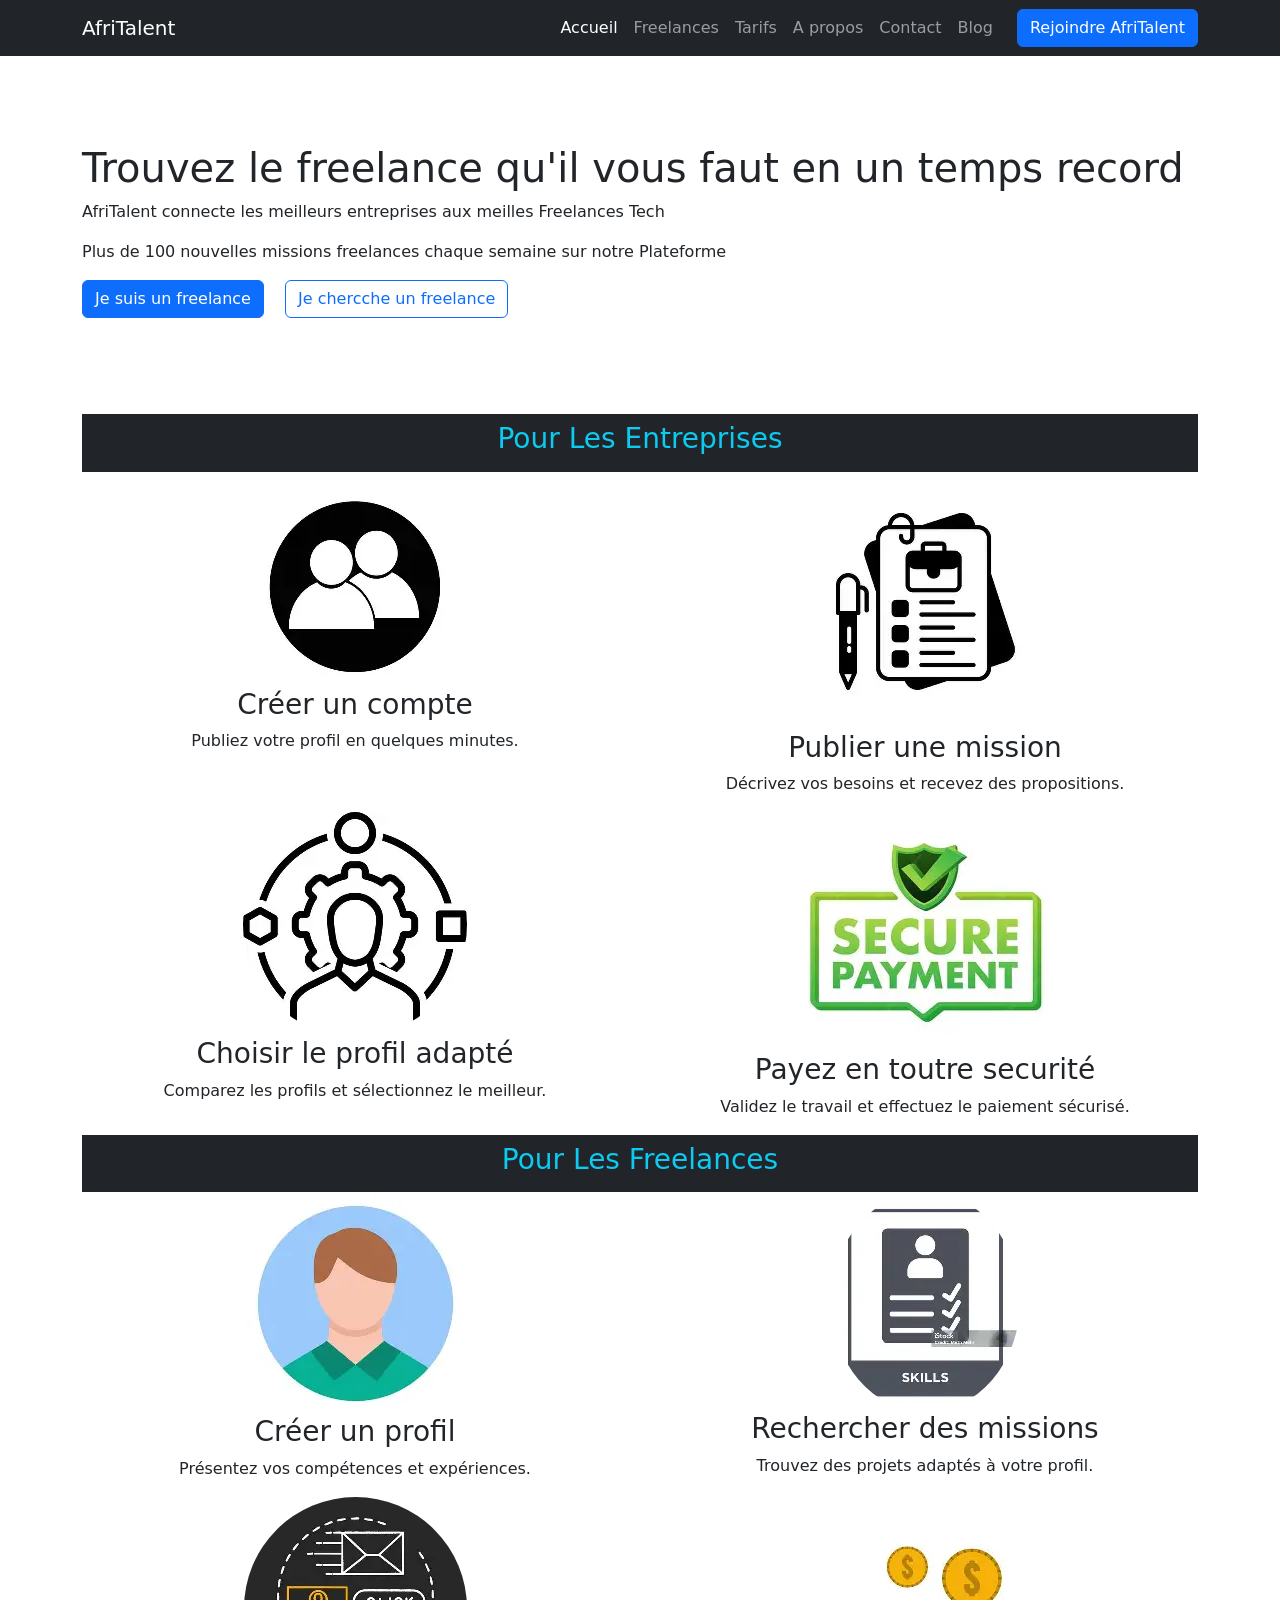
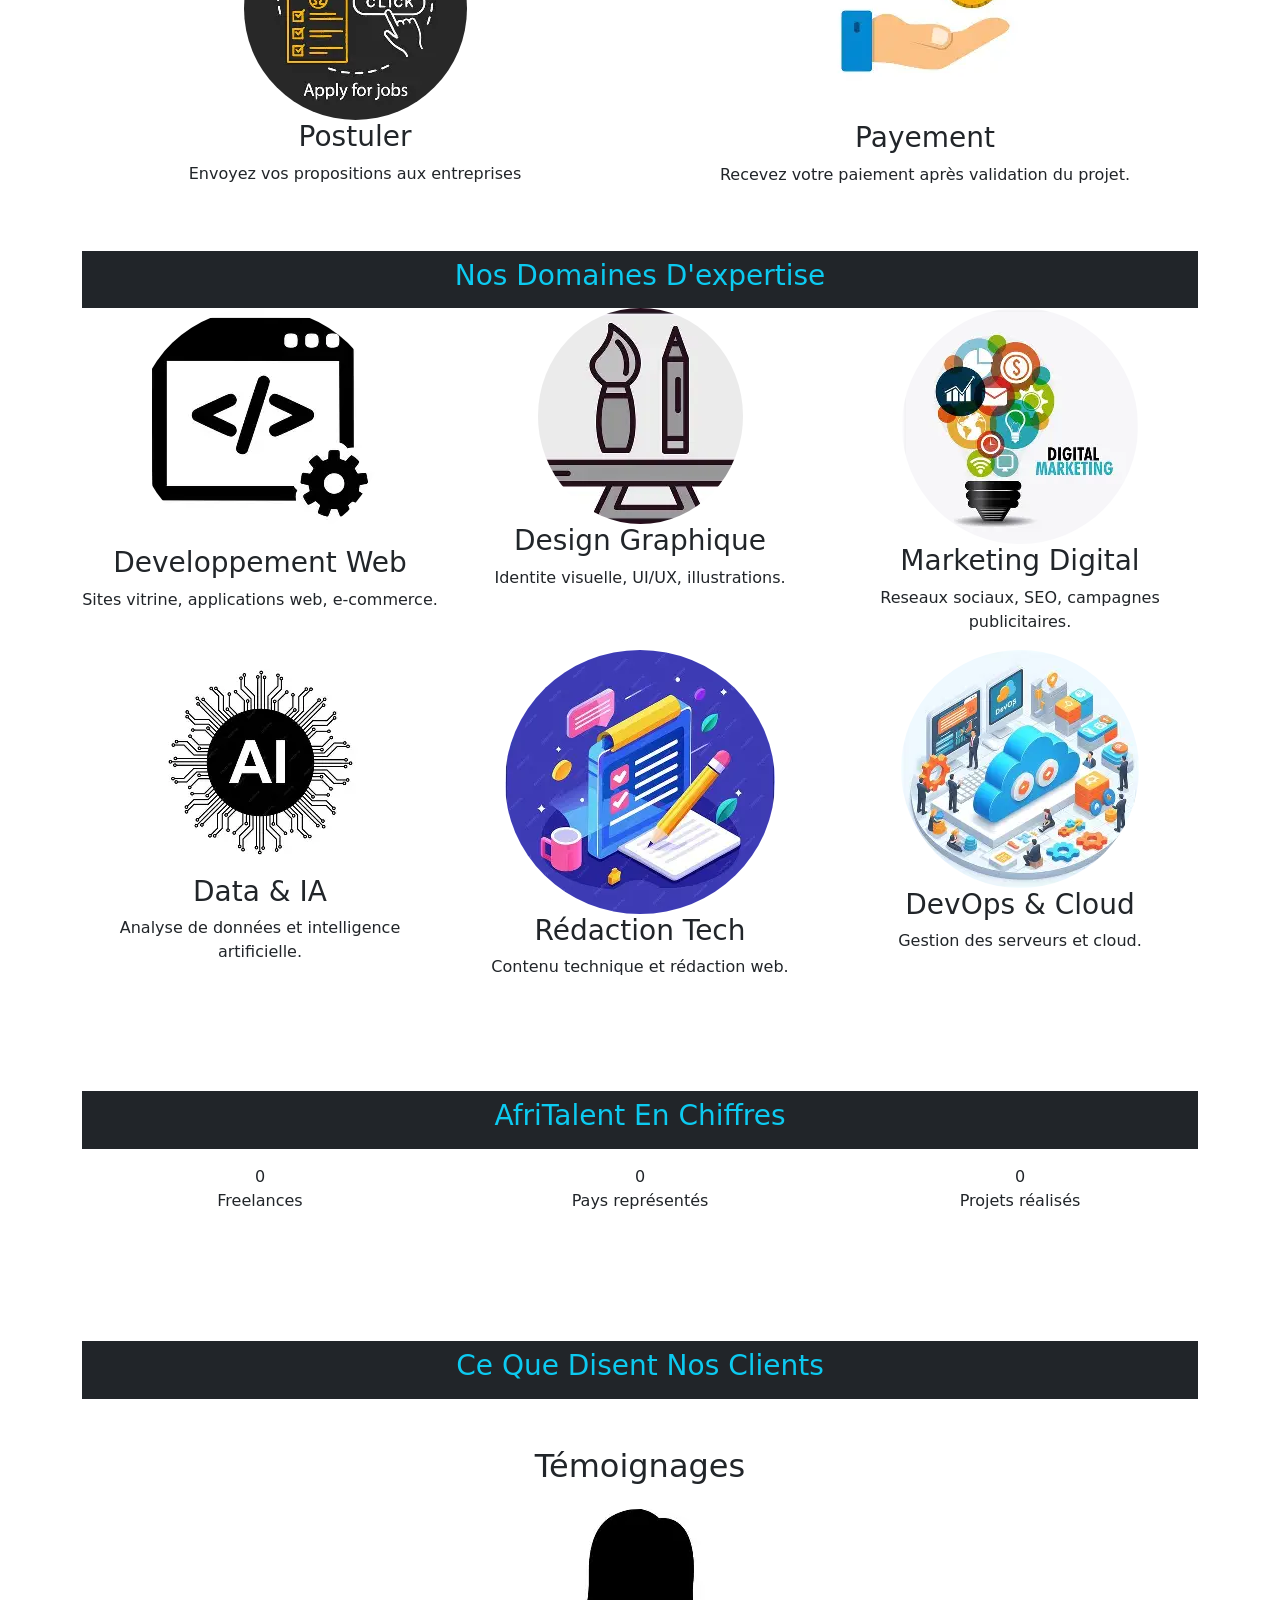
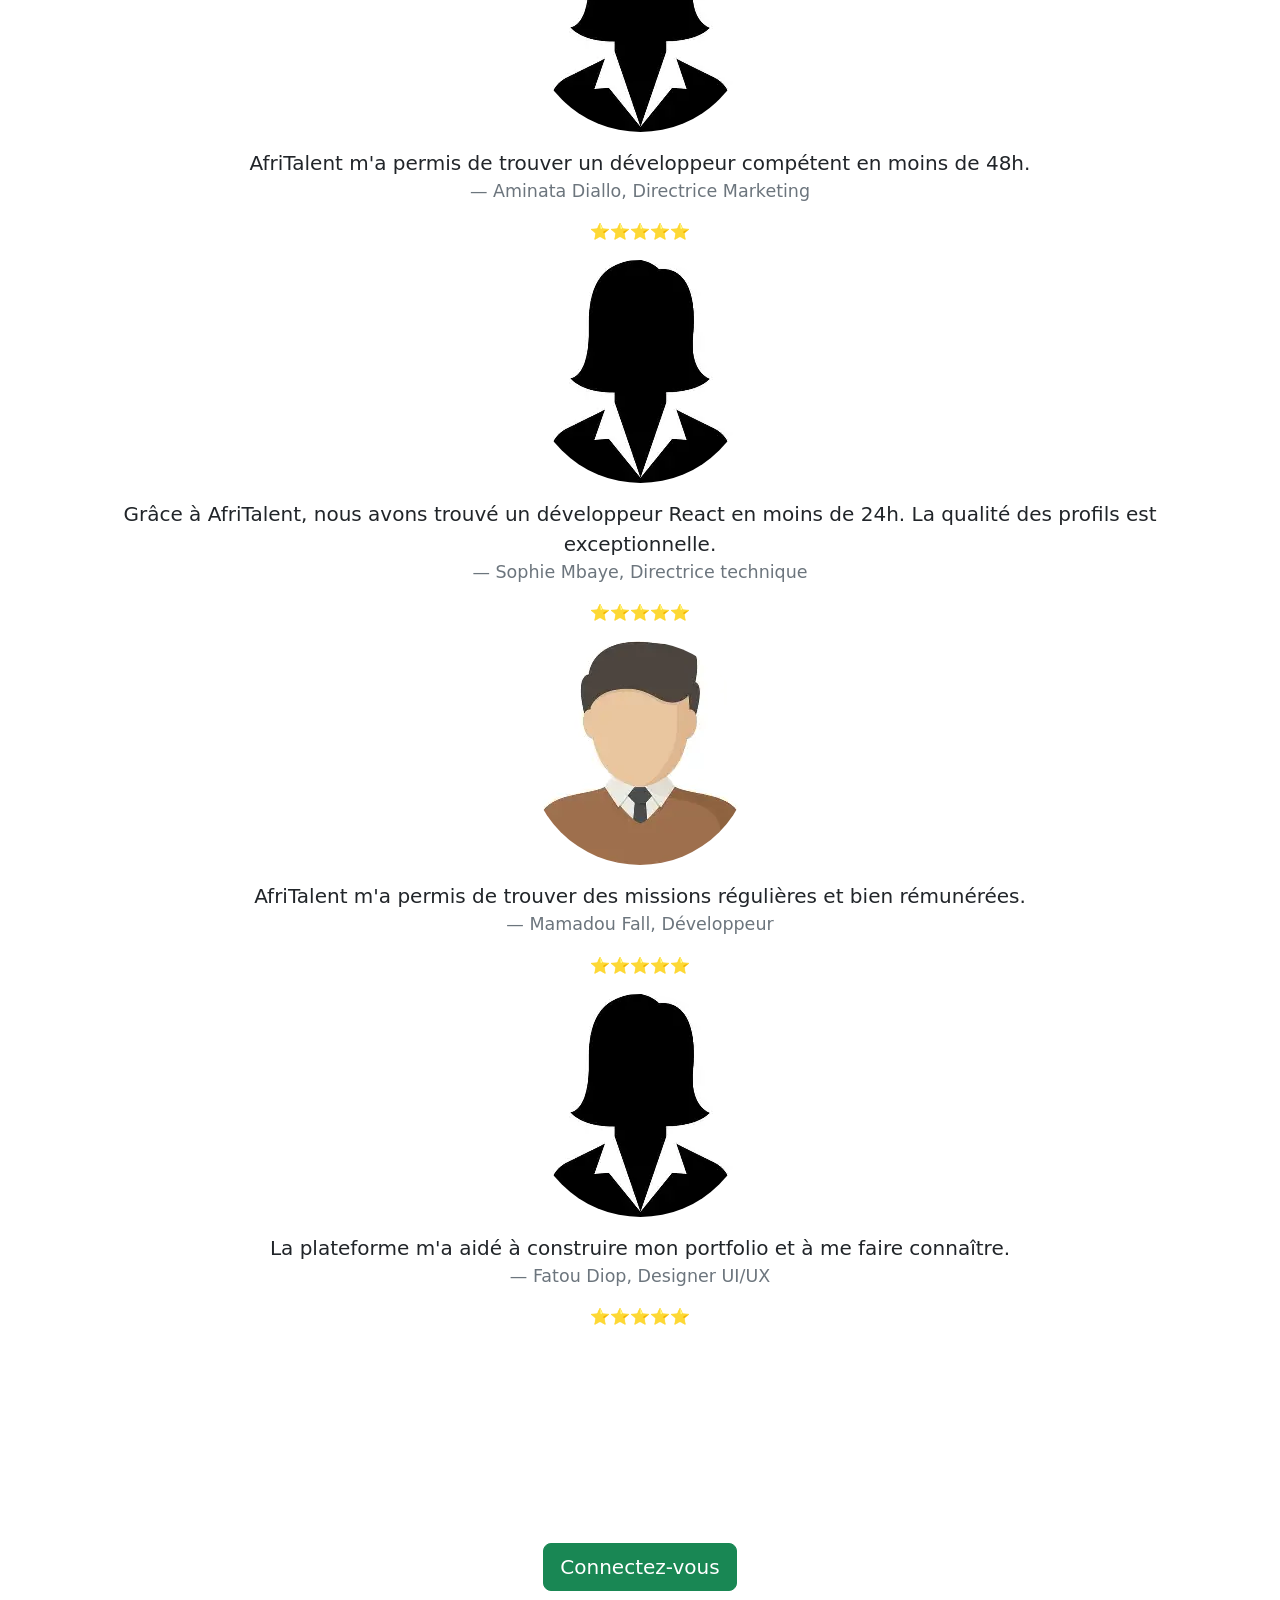
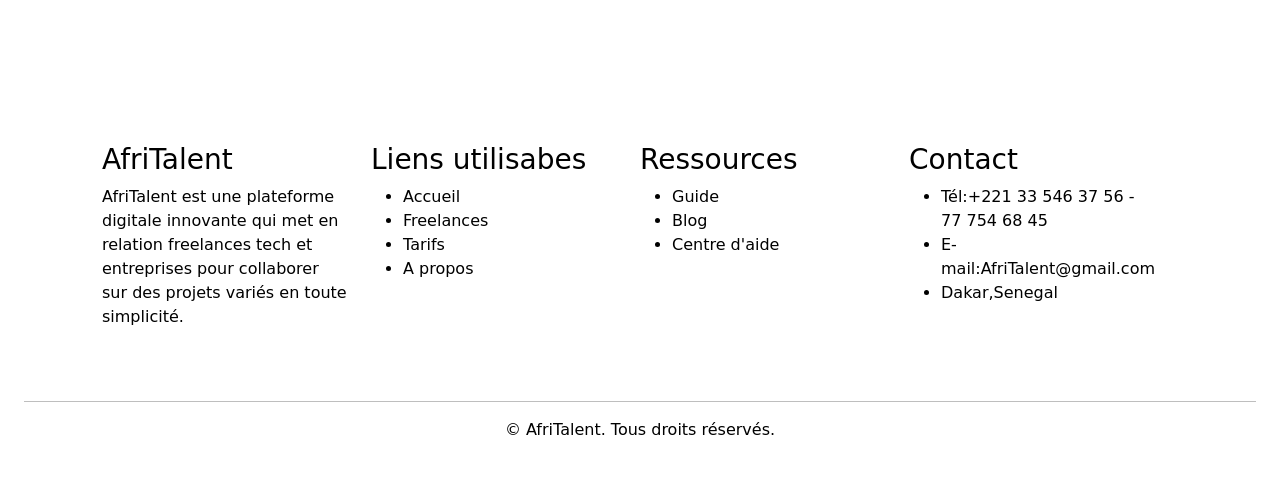
==== index.html @ 13908475 "HTML : structure complète des 5 pages avec sections et contenu texte" ====
<!DOCTYPE html>
<html lang="fr">
<head>
    <meta charset="UTF-8">
    <meta name="viewport" content="width=device-width, initial-scale=1.0">
    <title>AfriTalent-Accueil</title>
    <!-- Bootstrap 5 via CDN : feuille de style --> 
    <link href="https://cdn.jsdelivr.net/npm/bootstrap@5.3.0/dist/css/bootstrap.min.css" rel="stylesheet">
    <link rel="stylesheet" href="css/style.css">
</head>
<body>
    <header>
  <!-- Navigation Bootstrap commune a toutes les pages --> 
<nav class="navbar navbar-expand-lg navbar-dark bg-dark fixed-top"> 
<div class="container"> 
<a class="navbar-brand" href="index.html">AfriTalent</a> 
<button class="navbar-toggler" type="button" 
data-bs-toggle="collapse" 
data-bs-target="#navMenu" 
aria-controls="navMenu" 
aria-expanded="false" 
aria-label="Toggle navigation"> 
<span class="navbar-toggler-icon"></span> 
</button> 
<div class="collapse navbar-collapse" id="navMenu"> 
<ul class="navbar-nav ms-auto"> 
<li class="nav-item"><a class="nav-link active" 
href="index.html">Accueil</a></li> 
<li class="nav-item"><a class="nav-link" 
href="freelances.html">Freelances</a></li> 
<li class="nav-item"><a class="nav-link" 
href="tarifs.html">Tarifs</a></li> 
<li class="nav-item"><a class="nav-link" href="about.html">A 
propos</a></li> 
<li class="nav-item"><a class="nav-link" 
href="contact.html">Contact</a></li>
<li class="nav-item"><a class="nav-link" 
href="index.html">Blog</a></li>  
</ul> 
<a href="contact.html" class="btn btn-primary ms-3">Rejoindre AfriTalent</a>
</div> 
</div> 
</nav> 
</header>
<!-- Contenu principal --> 
<main> 
<!-- Section Hero : accroche principale --> 
<section id="hero"class="mt-5 pt-5">
<div class="container py-5"> 
<h1>Trouvez le freelance qu'il vous faut en un temps record</h1> 
<p>AfriTalent connecte les meilleurs entreprises aux meilles Freelances Tech</p>
<p>Plus de  100  nouvelles missions freelances chaque semaine sur notre Plateforme</p>
<a href="freelances.html" class="btn btn-primary">Je suis un freelance</a> 
<a href="contact.html" class="btn btn-outline-primary ms-3">Je chercche un freelance</a>
</div> 
</section>
<!--section comment sa marche-->
<section>
<div class="container  mt-5">
        <nav class="navbar navbar-expand-lg navbar-dark bg-dark">
            <div class="container text-center">
        <h3 class="w-100">
            <span class="text-capitalize text-info">pour les entreprises</span>
        </h3>
        </div>
        </nav>
    <div class="row">
        <div class="col-md-6 step-card text-center">
            <img src="icones/icone personne.webp" class="rounded-circle" >
            <h3>Créer un compte</h3>
            <p>Publiez votre profil en quelques minutes.</p>
        </div>
        <div class="col-md-6 step-card text-center">
            <img src="icones/description3.webp" class="rounded-circle">
           <h3> Publier une mission</h3>
           <p>Décrivez vos besoins et recevez des propositions.</p>
        </div>
        <div class="col-md-6 step-card text-center">
            <img src="icones/profil.webp" class="rounded-circle" >
            <h3>Choisir le profil adapté</h3>
            <p>Comparez les profils et sélectionnez le meilleur.</p>
        </div>
        <div class="col-md-6 step-card text-center">
            <img src="icones/payement.webp" class="rounded-circle" >
            <h3>Payez en toutre securité</h3>
            <p>Validez le travail et effectuez le paiement sécurisé.</p>
        </div>

    </div>
    <nav class="navbar navbar-expand-lg navbar-dark bg-dark">
        <div class="container text-center">
        <h3 class="w-100">
            <span class="text-capitalize text-info">pour les freelances</span>
        </h3>
        </div>
    </nav>
    <div class="row ">
        <div class="col-md-6 step-card text-center">
        <img src="icones/creation.webp" class="rounded-circle">

            <h3>Créer un profil</h3>
            <p>Présentez vos compétences et expériences.</p>
        </div>
        <div class="col-md-6 step-card text-center">
        <img src="icones/competences.webp" class="rounded-circle">

           <h3>Rechercher des missions</h3>
           <p>Trouvez des projets adaptés à votre profil.</p>
        </div>
        <div class="col-md-6 step-card text-center">
        <img src="icones/postuler.webp" class="rounded-circle">
            <h3>Postuler</h3>
            <p>Envoyez vos propositions aux entreprises</p>
        </div>
        <div class="col-md-6 step-card text-center">
        <img src="icones/payement free.webp" class="rounded-circle">
            <h3>Payement</h3>
            <p>Recevez votre paiement après validation du projet.</p>
        </div>
    </div>
</section>
<!-- Section Services --> 
<section id="services"> 
    <div class="container py-5"> 
          
          <nav class="navbar navbar-expand-lg navbar-dark bg-dark">
        <div class="container text-center">
        <h3 class="w-100">
            <span class="text-capitalize text-info">Nos domaines d'expertise</span>
        </h3>
        </div>
        </nav>
        <div class="row"> 
            <div class="col-md-4 step-card text-center"> 
        <img src="icones/devweb.webp" class="rounded-circle">
        <h3>Developpement Web</h3> 
            <p>Sites vitrine, applications web, e-commerce.</p> 
             </div> 
             <div class="col-md-4 step-card text-center">
         <img src="icones/disegn.webp" class="rounded-circle" >
        <h3>Design Graphique</h3> 
            <p>Identite visuelle, UI/UX, illustrations.</p> 
             </div> 
              <div class="col-md-4 step-card text-center"> 
        <img src="icones/marketing.webp" class="rounded-circle">
        <h3>Marketing Digital</h3>      
            <p>Reseaux sociaux, SEO, campagnes publicitaires.</p> 
              </div> 
              <div class="col-md-4 step-card text-center">
  <img src="icones/ia.webp" class="rounded-circle">
  <h3>Data & IA</h3>
  <p>Analyse de données et intelligence artificielle.</p>
</div>

<div class="col-md-4 step-card text-center">
  <img src="icones/redaction.webp" class="rounded-circle">
  <h3>Rédaction Tech</h3>
  <p>Contenu technique et rédaction web.</p>
</div>

<div class="col-md-4 step-card text-center">
  <img src="icones/cloud.webp" class="rounded-circle">
  <h3>DevOps & Cloud</h3>
  <p>Gestion des serveurs et cloud.</p>
</div>

        </div> 
    </div>
</section> 

<!-- Section Statistiques --> 
<section id="statistiques"> 
<div class="container py-5">  
    <nav class="navbar navbar-expand-lg navbar-dark bg-dark">
        <div class="container text-center">
        <h3 class="w-100">
            <span class="text-capitalize text-info">AfriTalent en chiffres</span>
        </h3>
        </div>
    </nav>
    <div class="row text-center g-4"> 
        <div class="col-md-4">
            <div class="counter-card p-3">
                <div class="counter-number" id="counter1" data-target="1200">0</div>
                <p class="counter-label">Freelances</p>
            </div>
            
        </div> 
        <div class="col-md-4">
            <div class="counter-card p-3">
                <div class="counter-number" id="counter2" data-target="45">0</div>
                <p class="counter-label">Pays représentés</p>
            </div>
            
        </div>
        <div class="col-md-4">
            <div class="counter-card p-3">
                <div class="counter-number" id="counter3" data-target="3800">0</div>
                <p class="counter-label">Projets réalisés</p>
            </div>
            
        </div> 
    </div> 
</div> 
</section> 
<!-- Section Temoignages --> 
<section id="temoignages"> 
<div class="container py-5">  
<nav class="navbar navbar-expand-lg navbar-dark bg-dark">
            <div class="container text-center">
        <h3 class="w-100">
            <span class="text-capitalize text-info">Ce que disent nos clients</span>
        </h3>
        </div>
        </nav>
<section class="container mt-5">
  <h2 class="text-center mb-4">Témoignages</h2>

  <div>

    <div class=" text-center">

      <!-- Témoignage 1 -->
      <div>
        <img src="icones/tem1.webp" class="rounded-circle mb-3">
        <blockquote class="blockquote">
          <p>AfriTalent m'a permis de trouver un développeur compétent en moins de 48h.</p>
          <footer class="blockquote-footer">Aminata Diallo, Directrice Marketing</footer>
        </blockquote>
        <p>⭐⭐⭐⭐⭐</p>
      </div>

      <!-- Témoignage 2 -->
      <div>
        <img src="icones/tem1.webp" class="rounded-circle mb-3">
        <blockquote class="blockquote">
          <p>Grâce à AfriTalent, nous avons trouvé un développeur React en moins de 24h. La qualité des profils est exceptionnelle.</p>
          <footer class="blockquote-footer">Sophie Mbaye, Directrice technique</footer>
        </blockquote>
        <p>⭐⭐⭐⭐⭐</p>
      </div>

      <!-- Témoignage 3 -->
      <div>
        <img src="icones/tem2.webp" class="rounded-circle mb-3">
        <blockquote class="blockquote">
          <p>AfriTalent m'a permis de trouver des missions régulières et bien rémunérées.</p>
          <footer class="blockquote-footer">Mamadou Fall, Développeur</footer>
        </blockquote>
        <p>⭐⭐⭐⭐⭐</p>
      </div>

      <!-- Témoignage 4 -->
      <div>
        <img src="icones/tem1.webp" class="rounded-circle mb-3">
        <blockquote class="blockquote">
          <p>La plateforme m'a aidé à construire mon portfolio et à me faire connaître.</p>
          <footer class="blockquote-footer">Fatou Diop, Designer UI/UX</footer>
        </blockquote>
        <p>⭐⭐⭐⭐⭐</p>
      </div>

    </div>
</section>
</div> 
</section> 
<section>
  <!-- Contenu -->
  <div class="container text-center text-white py-5" >
    
    <h2 class="fw-bold mb-3">Prêt à booster votre carrière ou votre entreprise ?</h2>
    
    <p class="mb-4">Rejoignez AfriTalent dès aujourd’hui et connectez-vous aux meilleurs talents africains.</p>
    
    <a href="freelances.html" class="btn btn-success btn-lg">
      Connectez-vous
    </a>

  </div>

</section>

</main> 
<!-- Pied de page --> 
<footer class=" text-black mt-5 p-4">
<div class="container">
   <div class="row p-3 mb-2">
   <div class="row p-3 mb-2"> 
    <div class="col-md-3">
        <h3>AfriTalent</h3>
        <p>AfriTalent est une plateforme digitale innovante qui met en relation freelances tech et entreprises pour collaborer sur des projets variés en toute simplicité.</p>
    </div>
    <div class="col-md-3">
        <h3>Liens utilisabes</h3>
      <ul>
        <li class="nav-item"><a class="nav-link" href="index.html">Accueil</a></li> 
<li class="nav-item"><a class="nav-link" href="freelances.html">Freelances</a></li> 
<li class="nav-item"><a class="nav-link" href="tarifs.html">Tarifs</a></li> 
<li class="nav-item"><a class="nav-link" href="about.html">A propos</a></li>   
      </ul>
    </div>
    <div class="col-md-3">
        <h3>Ressources</h3>
        <ul>
            <li class="nav-item"><a class="nav-link" href="freelances.html">Guide</a></li> 
            <li class="nav-item"><a class="nav-link" href="blog.html">Blog</a></li> 
            <li class="nav-item"><a class="nav-link" href="index.html">Centre d'aide</a></li>
        </ul>
    </div>
    <div class="col-md-3">
        <h3>Contact</h3>
        <ul>
            <li>Tél:+221 33 546 37 56 - 77 754 68 45</li>
            <li><a class="nav-link active" href="https://mail.google.com">E-mail:AfriTalent@gmail.com</a></li>
            <li>Dakar,Senegal</li>
        </ul>
    </div>
   </div>
   </div>
</div> 
<hr class="bg-white">

    <div class="text-center pb-3">
      <p>© <span id="year"></span> AfriTalent. Tous droits réservés.</p>
    </div>

  </div>
</footer>
<!-- Bootstrap 5 via CDN : script JavaScript -->
    <script src="https://cdn.jsdelivr.net/npm/bootstrap@5.3.0/dist/js/bootstrap.bundle.min.js"></script>
    <!-- Votre script JavaScript -->
    <script src="js/main.js"></script>
</body>
</html>
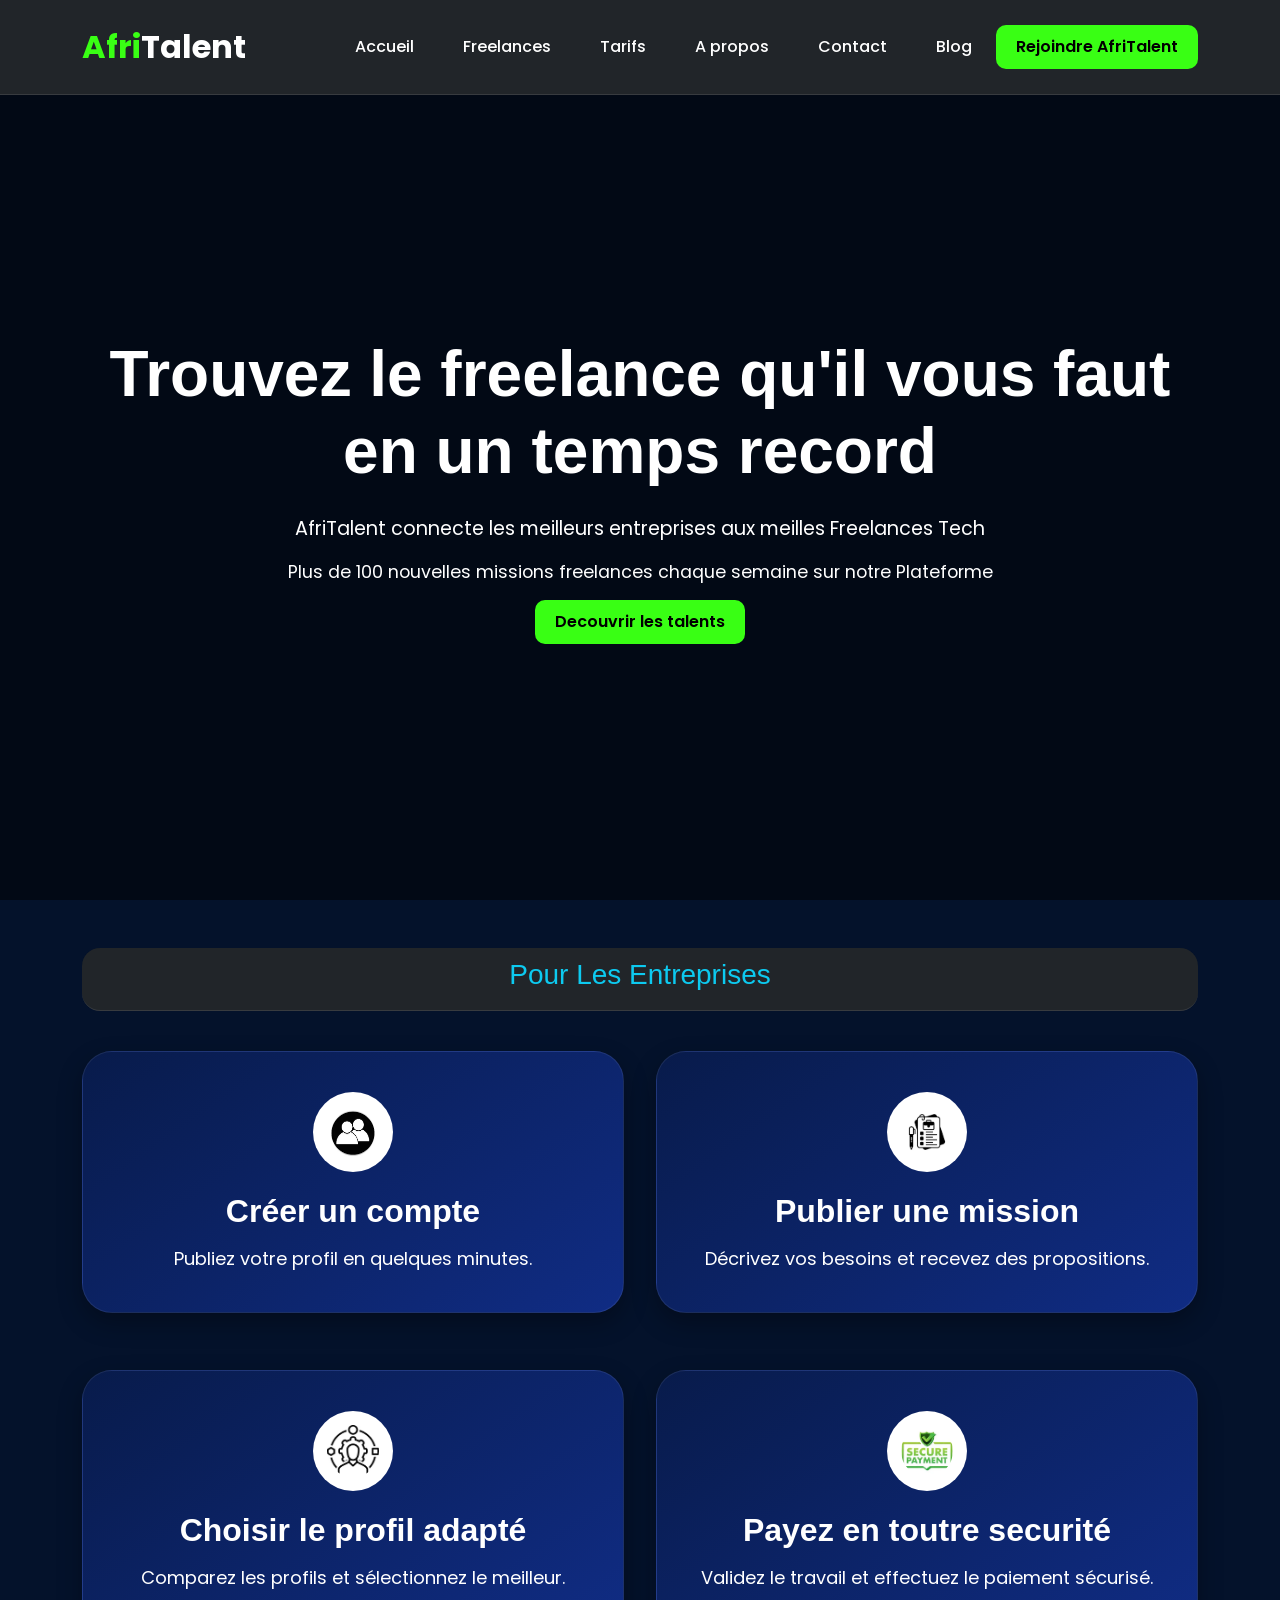
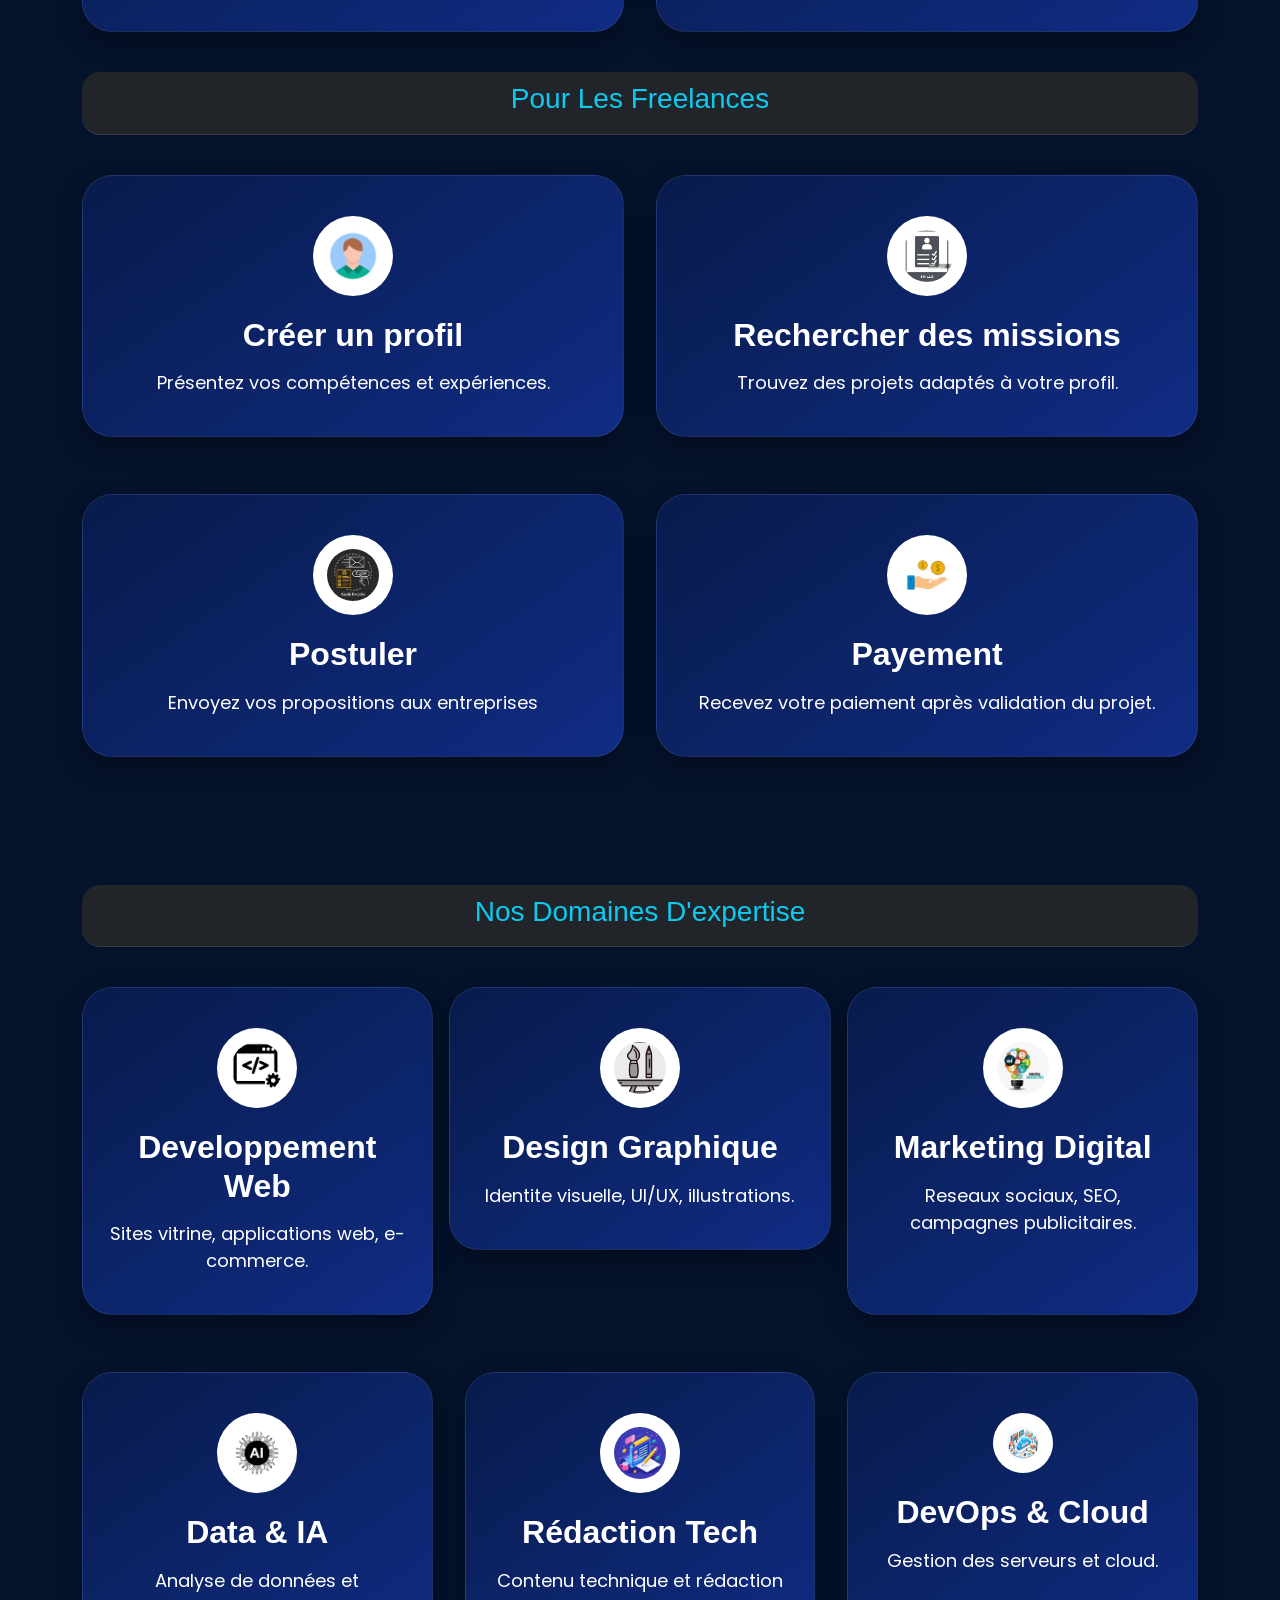
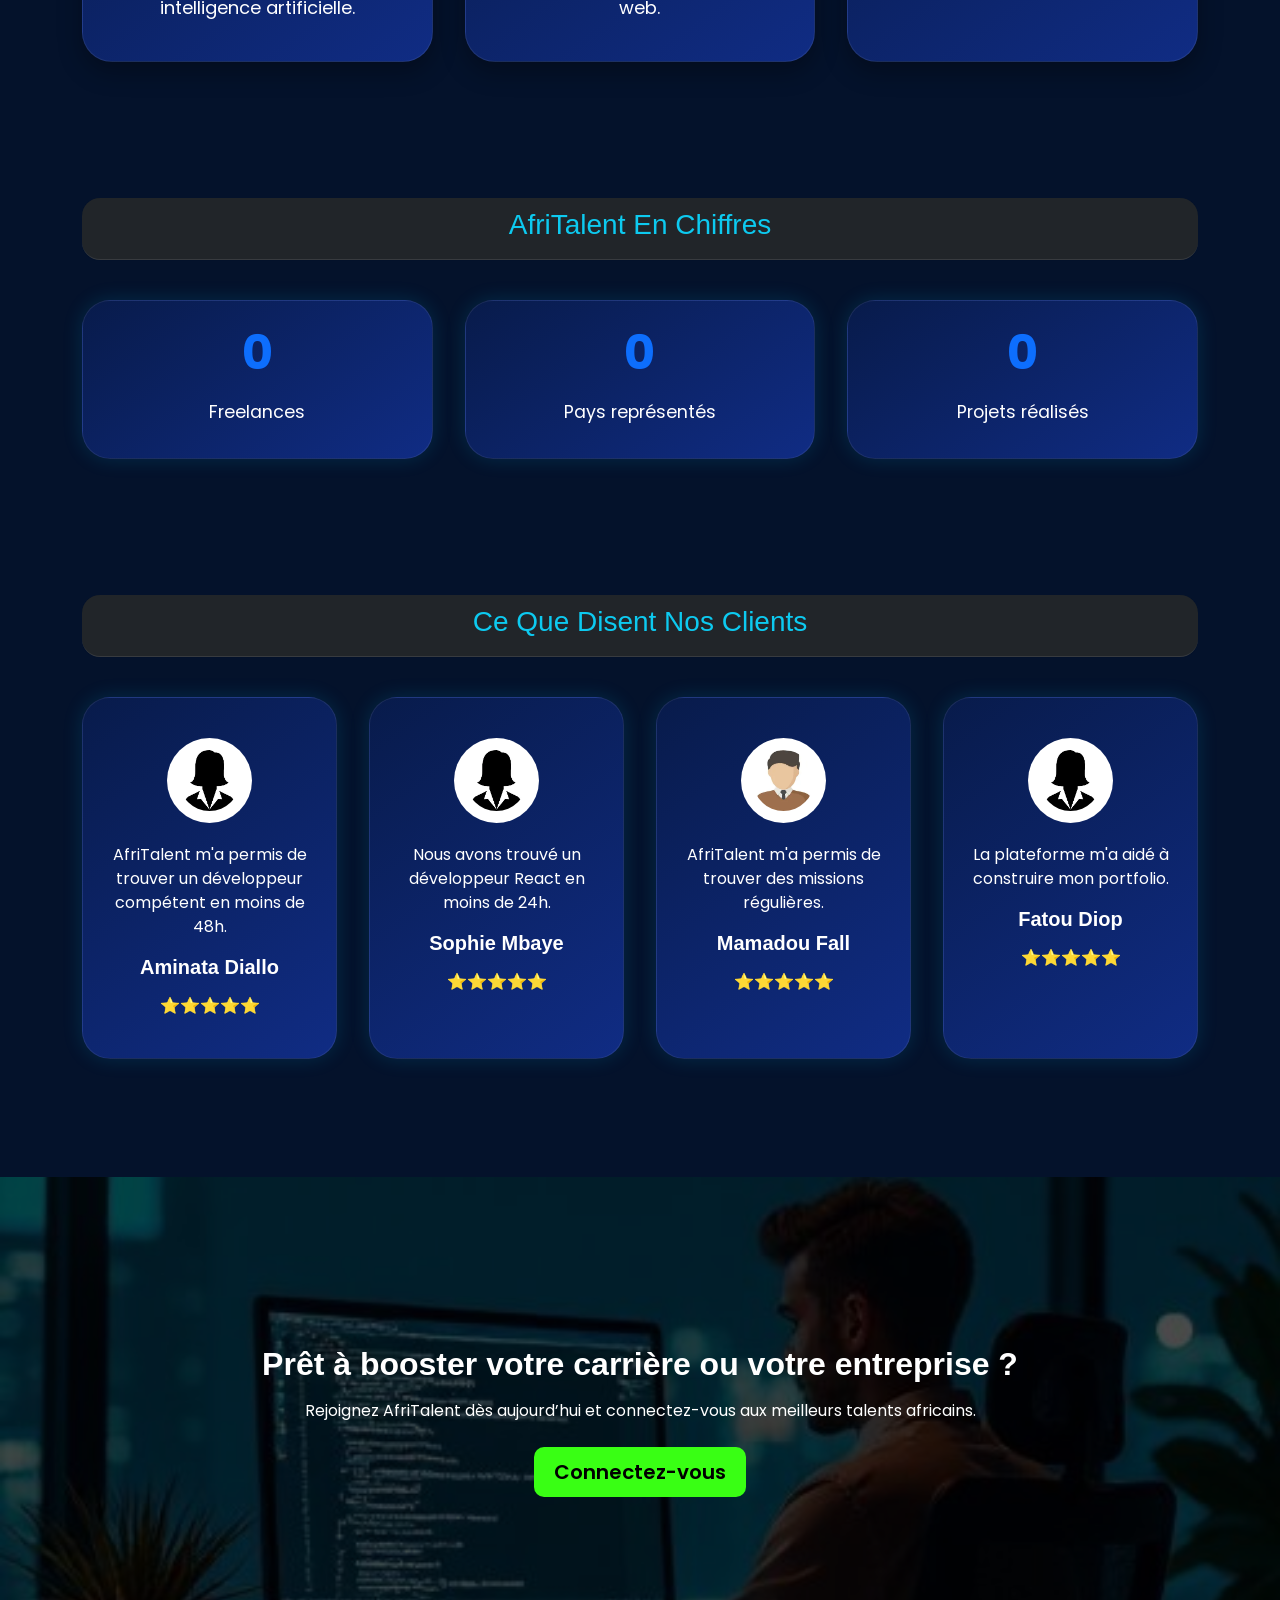
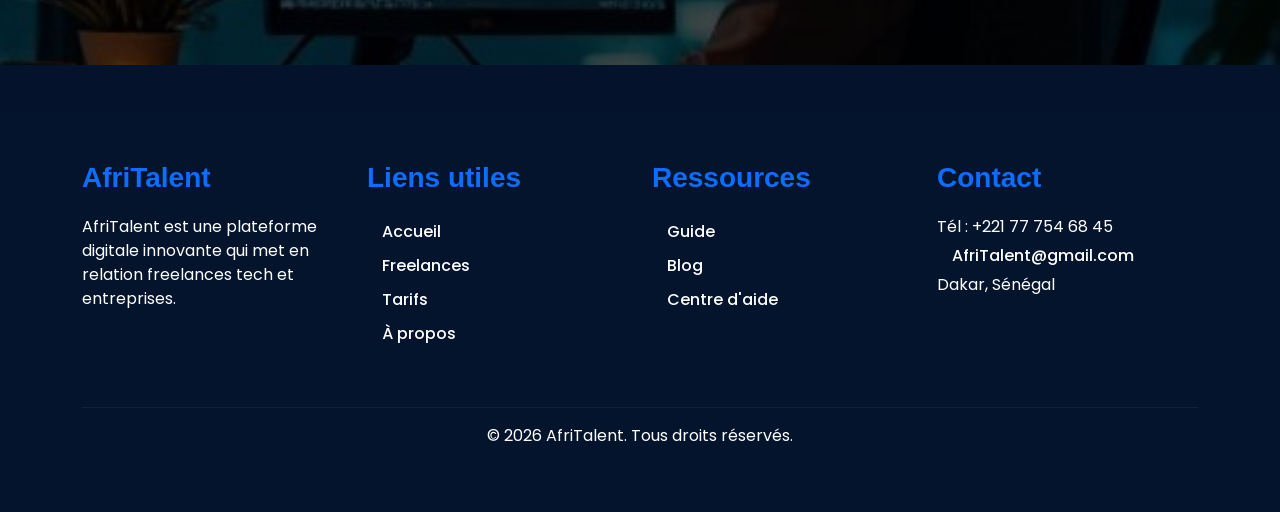
==== commit 2a9d1724: "CSS : variables, typographie, layout général et styles de base" ====
--- a/index.html
+++ b/index.html
@@ -4,6 +4,10 @@
     <meta charset="UTF-8">
     <meta name="viewport" content="width=device-width, initial-scale=1.0">
     <title>AfriTalent-Accueil</title>
+    <link rel="preconnect" href="https://fonts.googleapis.com">
+    <link rel="preconnect" href="https://fonts.gstatic.com" crossorigin>
+
+    <link href="https://fonts.googleapis.com/css2?family=Poppins:wght@300;400;500;600&family=Playfair+Display:wght@500;700&display=swap" rel="stylesheet">
     <!-- Bootstrap 5 via CDN : feuille de style --> 
     <link href="https://cdn.jsdelivr.net/npm/bootstrap@5.3.0/dist/css/bootstrap.min.css" rel="stylesheet">
     <link rel="stylesheet" href="css/style.css">
@@ -13,7 +17,9 @@
   <!-- Navigation Bootstrap commune a toutes les pages --> 
 <nav class="navbar navbar-expand-lg navbar-dark bg-dark fixed-top"> 
 <div class="container"> 
-<a class="navbar-brand" href="index.html">AfriTalent</a> 
+<a class="navbar-brand logo" href="index.html">
+    <span>Afri</span>Talent
+</a>
 <button class="navbar-toggler" type="button" 
 data-bs-toggle="collapse" 
 data-bs-target="#navMenu" 
@@ -22,7 +28,7 @@
 aria-label="Toggle navigation"> 
 <span class="navbar-toggler-icon"></span> 
 </button> 
-<div class="collapse navbar-collapse" id="navMenu"> 
+<div class="collapse navbar-collapse justify-content-between align-items-center" id="navMenu">
 <ul class="navbar-nav ms-auto"> 
 <li class="nav-item"><a class="nav-link active" 
 href="index.html">Accueil</a></li> 
@@ -45,77 +51,100 @@
 <!-- Contenu principal --> 
 <main> 
 <!-- Section Hero : accroche principale --> 
-<section id="hero"class="mt-5 pt-5">
-<div class="container py-5"> 
-<h1>Trouvez le freelance qu'il vous faut en un temps record</h1> 
-<p>AfriTalent connecte les meilleurs entreprises aux meilles Freelances Tech</p>
+<section id="herol"class="index">
+    <!--vidéo en arriére plan--> 
+    <div class="vid">
+        <video autoplay muted loop playsinline class="video">
+            <source src="videos/video2.mp4" type="video/mp4">
+        </video>
+        <!--Overplay sombre-->
+        <div class="vid-overlay"></div>
+    </div>
+<div id="fond"  class="container py-5" > 
+<h1 id="free">Trouvez le freelance qu'il vous faut en un temps record</h1> 
+<p style="font-size: 1.2rem;">AfriTalent connecte les meilleurs entreprises aux meilles Freelances Tech</p>
 <p>Plus de  100  nouvelles missions freelances chaque semaine sur notre Plateforme</p>
-<a href="freelances.html" class="btn btn-primary">Je suis un freelance</a> 
-<a href="contact.html" class="btn btn-outline-primary ms-3">Je chercche un freelance</a>
+<a href="freelances.html" class="btn btn-primary">Decouvrir les talents</a> 
 </div> 
 </section>
 <!--section comment sa marche-->
 <section>
-<div class="container  mt-5">
-        <nav class="navbar navbar-expand-lg navbar-dark bg-dark">
+<div class="container display mt-5">
+        <nav class="navbar navbar-expand-lg navbar-dark bg-dark navbar-section">
             <div class="container text-center">
         <h3 class="w-100">
             <span class="text-capitalize text-info">pour les entreprises</span>
         </h3>
         </div>
         </nav>
-    <div class="row">
-        <div class="col-md-6 step-card text-center">
-            <img src="icones/icone personne.webp" class="rounded-circle" >
+    <div class="row g-4">
+        <div class="col-md-6 ">
+            <div class="step-card text-center">
+            <img src="icones/icone personne.webp" class="rounded-circle">
             <h3>Créer un compte</h3>
             <p>Publiez votre profil en quelques minutes.</p>
-        </div>
-        <div class="col-md-6 step-card text-center">
+            </div>
+        </div>
+        <div class="col-md-6">
+            <div class="step-card text-center">
             <img src="icones/description3.webp" class="rounded-circle">
            <h3> Publier une mission</h3>
            <p>Décrivez vos besoins et recevez des propositions.</p>
-        </div>
-        <div class="col-md-6 step-card text-center">
-            <img src="icones/profil.webp" class="rounded-circle" >
+           </div>
+        </div>
+        <div class="col-md-6 ">
+            <div class="step-card text-center">
+            <img src="icones/profil.webp" class="rounded-circle">
             <h3>Choisir le profil adapté</h3>
             <p>Comparez les profils et sélectionnez le meilleur.</p>
-        </div>
-        <div class="col-md-6 step-card text-center">
-            <img src="icones/payement.webp" class="rounded-circle" >
+            </div>
+        </div>
+        <div class="col-md-6 ">
+            <div class="step-card text-center">
+            <img src="icones/payement.webp" class="rounded-circle">
             <h3>Payez en toutre securité</h3>
             <p>Validez le travail et effectuez le paiement sécurisé.</p>
-        </div>
-
-    </div>
-    <nav class="navbar navbar-expand-lg navbar-dark bg-dark">
+            </div>
+        </div>
+
+    </div>
+    <nav class="navbar navbar-expand-lg navbar-dark bg-dark navbar-section">
         <div class="container text-center">
         <h3 class="w-100">
             <span class="text-capitalize text-info">pour les freelances</span>
         </h3>
         </div>
     </nav>
-    <div class="row ">
-        <div class="col-md-6 step-card text-center">
+    <div class="row g-4">
+        <div class="col-md-6 ">
+            <div class="step-card text-center">
         <img src="icones/creation.webp" class="rounded-circle">
 
             <h3>Créer un profil</h3>
             <p>Présentez vos compétences et expériences.</p>
-        </div>
-        <div class="col-md-6 step-card text-center">
+            </div>
+        </div>
+        <div class="col-md-6 ">
+            <div class="step-card text-center">
         <img src="icones/competences.webp" class="rounded-circle">
 
            <h3>Rechercher des missions</h3>
            <p>Trouvez des projets adaptés à votre profil.</p>
-        </div>
-        <div class="col-md-6 step-card text-center">
+            </div>
+        </div>
+        <div class="col-md-6 ">
+            <div class="step-card text-center">
         <img src="icones/postuler.webp" class="rounded-circle">
             <h3>Postuler</h3>
             <p>Envoyez vos propositions aux entreprises</p>
-        </div>
-        <div class="col-md-6 step-card text-center">
+            </div>
+        </div>
+        <div class="col-md-6 ">
+            <div class="step-card text-center">
         <img src="icones/payement free.webp" class="rounded-circle">
             <h3>Payement</h3>
             <p>Recevez votre paiement après validation du projet.</p>
+            </div>
         </div>
     </div>
 </section>
@@ -123,45 +152,55 @@
 <section id="services"> 
     <div class="container py-5"> 
           
-          <nav class="navbar navbar-expand-lg navbar-dark bg-dark">
+          <nav class="navbar navbar-expand-lg navbar-dark bg-dark navbar-section">
         <div class="container text-center">
         <h3 class="w-100">
             <span class="text-capitalize text-info">Nos domaines d'expertise</span>
         </h3>
-        </div>
-        </nav>
-        <div class="row"> 
-            <div class="col-md-4 step-card text-center"> 
-        <img src="icones/devweb.webp" class="rounded-circle">
+            </div>
+            </nav>
+        <div class="row g-4"> 
+            <div class="col-md-4"> 
+                <div class="step-card text-center">
+        <img src="icones/devweb.webp" class="rounded-circle" >
         <h3>Developpement Web</h3> 
             <p>Sites vitrine, applications web, e-commerce.</p> 
+                </div>
              </div> 
              <div class="col-md-4 step-card text-center">
-         <img src="icones/disegn.webp" class="rounded-circle" >
+         <img src="icones/disegn.webp" class="rounded-circle">
         <h3>Design Graphique</h3> 
             <p>Identite visuelle, UI/UX, illustrations.</p> 
              </div> 
-              <div class="col-md-4 step-card text-center"> 
+              <div class="col-md-4 "> 
+                <div class="step-card text-center">
         <img src="icones/marketing.webp" class="rounded-circle">
         <h3>Marketing Digital</h3>      
             <p>Reseaux sociaux, SEO, campagnes publicitaires.</p> 
+                </div>
               </div> 
-              <div class="col-md-4 step-card text-center">
+              <div class="col-md-4 ">
+                <div class="step-card text-center">
   <img src="icones/ia.webp" class="rounded-circle">
   <h3>Data & IA</h3>
   <p>Analyse de données et intelligence artificielle.</p>
+                </div>
 </div>
 
-<div class="col-md-4 step-card text-center">
+<div class="col-md-4 " >
+    <div class="step-card text-center">
   <img src="icones/redaction.webp" class="rounded-circle">
   <h3>Rédaction Tech</h3>
   <p>Contenu technique et rédaction web.</p>
 </div>
-
-<div class="col-md-4 step-card text-center">
-  <img src="icones/cloud.webp" class="rounded-circle">
+</div>
+
+<div class="col-md-4 ">
+    <div class="step-card text-center">
+  <img src="icones/cloud.webp" class="rounded-circle" style="width:60px;height:60px;">
   <h3>DevOps & Cloud</h3>
   <p>Gestion des serveurs et cloud.</p>
+    </div>
 </div>
 
         </div> 
@@ -171,7 +210,7 @@
 <!-- Section Statistiques --> 
 <section id="statistiques"> 
 <div class="container py-5">  
-    <nav class="navbar navbar-expand-lg navbar-dark bg-dark">
+    <nav class="navbar navbar-expand-lg navbar-dark bg-dark navbar-section">
         <div class="container text-center">
         <h3 class="w-100">
             <span class="text-capitalize text-info">AfriTalent en chiffres</span>
@@ -204,75 +243,105 @@
 </div> 
 </section> 
 <!-- Section Temoignages --> 
-<section id="temoignages"> 
-<div class="container py-5">  
-<nav class="navbar navbar-expand-lg navbar-dark bg-dark">
-            <div class="container text-center">
+<section id="temoignages">
+
+    <div class="container py-5">
+
+        <nav class="navbar navbar-expand-lg navbar-dark bg-dark navbar-section">
+        <div class="container text-center">
         <h3 class="w-100">
             <span class="text-capitalize text-info">Ce que disent nos clients</span>
         </h3>
-        </div>
-        </nav>
-<section class="container mt-5">
-  <h2 class="text-center mb-4">Témoignages</h2>
-
-  <div>
-
-    <div class=" text-center">
-
-      <!-- Témoignage 1 -->
-      <div>
-        <img src="icones/tem1.webp" class="rounded-circle mb-3">
-        <blockquote class="blockquote">
-          <p>AfriTalent m'a permis de trouver un développeur compétent en moins de 48h.</p>
-          <footer class="blockquote-footer">Aminata Diallo, Directrice Marketing</footer>
-        </blockquote>
-        <p>⭐⭐⭐⭐⭐</p>
-      </div>
-
-      <!-- Témoignage 2 -->
-      <div>
-        <img src="icones/tem1.webp" class="rounded-circle mb-3">
-        <blockquote class="blockquote">
-          <p>Grâce à AfriTalent, nous avons trouvé un développeur React en moins de 24h. La qualité des profils est exceptionnelle.</p>
-          <footer class="blockquote-footer">Sophie Mbaye, Directrice technique</footer>
-        </blockquote>
-        <p>⭐⭐⭐⭐⭐</p>
-      </div>
-
-      <!-- Témoignage 3 -->
-      <div>
-        <img src="icones/tem2.webp" class="rounded-circle mb-3">
-        <blockquote class="blockquote">
-          <p>AfriTalent m'a permis de trouver des missions régulières et bien rémunérées.</p>
-          <footer class="blockquote-footer">Mamadou Fall, Développeur</footer>
-        </blockquote>
-        <p>⭐⭐⭐⭐⭐</p>
-      </div>
-
-      <!-- Témoignage 4 -->
-      <div>
-        <img src="icones/tem1.webp" class="rounded-circle mb-3">
-        <blockquote class="blockquote">
-          <p>La plateforme m'a aidé à construire mon portfolio et à me faire connaître.</p>
-          <footer class="blockquote-footer">Fatou Diop, Designer UI/UX</footer>
-        </blockquote>
-        <p>⭐⭐⭐⭐⭐</p>
-      </div>
-
-    </div>
+            </div>
+            </nav>
+        <div class="row g-4">
+
+            <div class="col-md-6 col-lg-3">
+                <div class="testimonial-card text-center">
+                    <img src="icones/tem1.webp"
+                    class="tem-img rounded-circle"
+                    alt="Client">
+
+                    <p>
+                        AfriTalent m'a permis de trouver un développeur compétent en moins de 48h.
+                    </p>
+
+                    <h5>Aminata Diallo</h5>
+
+                    <span>⭐⭐⭐⭐⭐</span>
+                </div>
+            </div>
+
+            <div class="col-md-6 col-lg-3">
+                <div class="testimonial-card text-center">
+                    <img src="icones/tem1.webp"
+                    class="tem-img rounded-circle"
+                    alt="Client">
+
+                    <p>
+                        Nous avons trouvé un développeur React en moins de 24h.
+                    </p>
+
+                    <h5>Sophie Mbaye</h5>
+
+                    <span>⭐⭐⭐⭐⭐</span>
+                </div>
+            </div>
+
+            <div class="col-md-6 col-lg-3">
+                <div class="testimonial-card text-center">
+                    <img src="icones/tem2.webp"
+                    class="tem-img rounded-circle"
+                    alt="Client">
+
+                    <p>
+                        AfriTalent m'a permis de trouver des missions régulières.
+                    </p>
+
+                    <h5>Mamadou Fall</h5>
+
+                    <span>⭐⭐⭐⭐⭐</span>
+                </div>
+            </div>
+
+            <div class="col-md-6 col-lg-3">
+                <div class="testimonial-card text-center">
+                    <img src="icones/tem1.webp"
+                    class="tem-img rounded-circle"
+                    alt="Client">
+
+                    <p>
+                        La plateforme m'a aidé à construire mon portfolio.
+                    </p>
+
+                    <h5>Fatou Diop</h5>
+
+                    <span>⭐⭐⭐⭐⭐</span>
+                </div>
+            </div>
+
+        </div>
+
+    </div>
+
 </section>
-</div> 
-</section> 
-<section>
-  <!-- Contenu -->
-  <div class="container text-center text-white py-5" >
-    
-    <h2 class="fw-bold mb-3">Prêt à booster votre carrière ou votre entreprise ?</h2>
-    
-    <p class="mb-4">Rejoignez AfriTalent dès aujourd’hui et connectez-vous aux meilleurs talents africains.</p>
-    
-    <a href="freelances.html" class="btn btn-success btn-lg">
+<!-- Section CTA -->
+<section class="cta-section">
+
+  <div class="cta-overlay"></div>
+
+  <div class="container text-center text-white py-5 cta-content">
+
+    <h2 class="fw-bold mb-3">
+      Prêt à booster votre carrière ou votre entreprise ?
+    </h2>
+
+    <p class="mb-4">
+      Rejoignez AfriTalent dès aujourd’hui et connectez-vous
+      aux meilleurs talents africains.
+    </p>
+
+    <a href="freelances.html" class="btn btn-primary btn-lg">
       Connectez-vous
     </a>
 
@@ -282,49 +351,97 @@
 
 </main> 
 <!-- Pied de page --> 
-<footer class=" text-black mt-5 p-4">
-<div class="container">
-   <div class="row p-3 mb-2">
-   <div class="row p-3 mb-2"> 
-    <div class="col-md-3">
-        <h3>AfriTalent</h3>
-        <p>AfriTalent est une plateforme digitale innovante qui met en relation freelances tech et entreprises pour collaborer sur des projets variés en toute simplicité.</p>
-    </div>
-    <div class="col-md-3">
-        <h3>Liens utilisabes</h3>
-      <ul>
-        <li class="nav-item"><a class="nav-link" href="index.html">Accueil</a></li> 
-<li class="nav-item"><a class="nav-link" href="freelances.html">Freelances</a></li> 
-<li class="nav-item"><a class="nav-link" href="tarifs.html">Tarifs</a></li> 
-<li class="nav-item"><a class="nav-link" href="about.html">A propos</a></li>   
-      </ul>
-    </div>
-    <div class="col-md-3">
-        <h3>Ressources</h3>
-        <ul>
-            <li class="nav-item"><a class="nav-link" href="freelances.html">Guide</a></li> 
-            <li class="nav-item"><a class="nav-link" href="blog.html">Blog</a></li> 
-            <li class="nav-item"><a class="nav-link" href="index.html">Centre d'aide</a></li>
-        </ul>
-    </div>
-    <div class="col-md-3">
-        <h3>Contact</h3>
-        <ul>
-            <li>Tél:+221 33 546 37 56 - 77 754 68 45</li>
-            <li><a class="nav-link active" href="https://mail.google.com">E-mail:AfriTalent@gmail.com</a></li>
-            <li>Dakar,Senegal</li>
-        </ul>
-    </div>
-   </div>
-   </div>
-</div> 
-<hr class="bg-white">
-
-    <div class="text-center pb-3">
-      <p>© <span id="year"></span> AfriTalent. Tous droits réservés.</p>
-    </div>
-
-  </div>
+<footer id="foot" class="text-white mt-5 p-5">
+
+    <div class="container">
+
+        <div class="row">
+
+            <!-- COL 1 -->
+
+            <div class="col-md-3 mb-4">
+
+                <h3>AfriTalent</h3>
+
+                <p>
+                    AfriTalent est une plateforme digitale innovante
+                    qui met en relation freelances tech et entreprises.
+                </p>
+
+            </div>
+
+            <!-- COL 2 -->
+
+            <div class="col-md-3 mb-4">
+
+                <h3>Liens utiles</h3>
+
+                <ul class="list-unstyled">
+
+                    <li><a class="nav-link" href="index.html">Accueil</a></li>
+                    <li><a class="nav-link" href="freelances.html">Freelances</a></li>
+                    <li><a class="nav-link" href="tarifs.html">Tarifs</a></li>
+                    <li><a class="nav-link" href="about.html">À propos</a></li>
+
+                </ul>
+
+            </div>
+
+            <!-- COL 3 -->
+
+            <div class="col-md-3 mb-4">
+
+                <h3>Ressources</h3>
+
+                <ul class="list-unstyled">
+
+                    <li><a class="nav-link" href="#">Guide</a></li>
+                    <li><a class="nav-link" href="#">Blog</a></li>
+                    <li><a class="nav-link" href="#">Centre d'aide</a></li>
+
+                </ul>
+
+            </div>
+
+            <!-- COL 4 -->
+
+            <div class="col-md-3 mb-4">
+
+                <h3>Contact</h3>
+
+                <ul class="list-unstyled">
+
+                    <li>Tél : +221 77 754 68 45</li>
+
+                    <li>
+                        <a class="nav-link"
+                           href="mailto:AfriTalent@gmail.com">
+
+                            AfriTalent@gmail.com
+
+                        </a>
+                    </li>
+
+                    <li>Dakar, Sénégal</li>
+
+                </ul>
+
+            </div>
+
+        </div>
+
+        <hr>
+
+        <div class="text-center">
+
+            <p>
+                © 2026 AfriTalent. Tous droits réservés.
+            </p>
+
+        </div>
+
+    </div>
+
 </footer>
 <!-- Bootstrap 5 via CDN : script JavaScript -->
     <script src="https://cdn.jsdelivr.net/npm/bootstrap@5.3.0/dist/js/bootstrap.bundle.min.js"></script>
--- a/css/style.css
+++ b/css/style.css
@@ -0,0 +1,651 @@
+:root {
+  --primary-color: #0d6efd;
+  --secondary-color: #04122b;
+  --dark-color: #000;
+  --light-color: #fff;
+  --hover-color: #39ff14;
+  --title-font: "Poppins", sans-serif;
+  --body-font: "Roboto", sans-serif;
+}
+/* RESET */
+
+*{
+    margin:0;
+    padding:0;
+    box-sizing:border-box;
+}
+h1,h2,h3,h4,h5{
+   font-family: var(--body-font);
+}
+
+body{
+    font-family:var(--title-font);
+    background-color: var(--secondary-color);
+    color:var(--light-color);
+    overflow-x:hidden;
+     margin:0;
+    padding:0;
+    overflow-x:hidden;
+    background-color: var(--secondary-color);
+    
+}
+/* NAVBAR */
+
+.navbar{
+    background:rgba(5,8,22,0.85);
+    backdrop-filter:blur(10px);
+    padding:18px 0;
+    border-bottom:1px solid rgba(255,255,255,0.1);
+}
+
+.logo{
+    font-size:2rem;
+    font-weight:700;
+    color:var(--light-color);
+    text-decoration:none;
+}
+
+.logo span{
+    color:var(--primary-color);
+}
+
+.navbar-nav{
+    gap:18px;
+}
+
+.nav-link{
+    color:var(--light-color);
+    font-weight:500;
+    transition:0.3s;
+}
+
+.nav-link:hover{
+    color:var(--primary-color);
+}
+
+.btn-primary{
+    background:linear-gradient(90deg,#00bfff,#0066ff);
+    border:none;
+    border-radius:12px;
+    padding:12px 22px;
+    font-weight:600;
+}
+
+.btn-primary:hover{
+    transform:translateY(-2px);
+    background:linear-gradient(90deg,#0099ff,#004cff);
+}
+
+/* HERO */
+
+#herol{
+    position: relative;
+    min-height: 100vh;
+    display: flex;
+    align-items: center;
+    justify-content: center;
+    text-align: center;
+    overflow: hidden;
+    padding-top: 0;
+    margin-top: 0;
+}
+#herol::before{
+    content: "";
+    position: absolute;
+    top: 0;
+    left: 0;
+    width: 100%;
+    height: 100%;
+    background: rgba(0,0,0,0.5);
+    z-index: 1;
+}
+.video{
+    position:absolute;
+    top:0;
+    left:0;
+    width:100%;
+    height:100%;
+    object-fit:cover;
+    z-index: 0;
+}
+
+#fond{
+    position:relative;
+    z-index:2;
+    margin-top:80px;
+}
+
+#free{
+    font-size:4rem;
+    font-weight:700;
+    line-height:1.2;
+    margin-bottom:25px;
+}
+
+#fond p{
+    font-size:1.1rem;
+    margin-bottom:15px;
+    color:var(--light-color);
+}
+
+/* BARRES TITRES */
+
+.navbar-section{
+    background:linear-gradient(90deg,#081b4b,#0b2a7a);
+    border-radius:18px;
+    margin-bottom:35px;
+    margin-top:40px;
+    padding:10px;
+}
+
+/* CARTES */
+
+.step-card,
+.testimonial-card,
+.counter-card{
+    background:linear-gradient(145deg,#081b4b,#102c84);
+    border-radius:28px;
+    padding:40px 25px;
+    transition:0.4s;
+    height:100%;
+    border:1px solid rgba(255,255,255,0.08);
+    box-shadow:0 0 20px rgba(0,191,255,0.15);
+}
+
+.step-card:hover,
+.testimonial-card:hover,
+.counter-card:hover{
+    transform:translateY(-10px);
+    box-shadow:0 0 30px rgba(0,191,255,0.35);
+}
+
+/* IMAGES */
+
+.step-card img,
+.tem-img{
+    width:85px;
+    height:85px;
+    object-fit:cover;
+    margin-bottom:20px;
+    border:4px solid rgba(255,255,255,0.2);
+    padding:8px;
+    background:var(--light-color);
+}
+
+/* TEXTES */
+
+.step-card h3,
+.testimonial-card h5{
+    font-weight:700;
+    margin-bottom:15px;
+}
+
+.step-card p,
+.testimonial-card p{
+    color:var(--light-color);
+}
+
+/* SERVICES */
+
+#services{
+    padding-top:40px;
+}
+
+/* STATISTIQUES */
+
+.counter-number{
+    font-size:3rem;
+    font-weight:700;
+    color:var(--primary-color);
+}
+
+.counter-label{
+    font-size:1.1rem;
+    margin-top:10px;
+}
+
+/* TEMOIGNAGES */
+
+.testimonial-card{
+    text-align:center;
+}
+
+/* CTA */
+
+.cta-section{
+    position:relative;
+    background:url('../images/cta.webp') center/cover;
+    padding:120px 0;
+    margin-top:70px;
+}
+
+.cta-overlay{
+    position:absolute;
+    inset:0;
+    background:rgba(0,0,0,0.7);
+}
+
+.cta-content{
+    position:relative;
+    z-index:2;
+}
+
+/* FOOTER */
+
+#foot{
+    background:#020617;
+}
+
+#foot h3{
+    margin-bottom:20px;
+    color:var(--primary-color);
+}
+
+#foot .nav-link{
+    padding-left:0;
+    color:var(--light-color);
+}
+
+#foot .nav-link:hover{
+    color:var(--primary-color);
+}
+
+/* ESPACES ENTRE CARTES */
+
+.row.g-4{
+    --bs-gutter-x:2rem;
+    --bs-gutter-y:2rem;
+}
+/* HERO SECTION */
+
+#hero-tarifs{
+    background:
+    linear-gradient(rgba(0,0,0,0.7),
+    rgba(0,0,0,0.7)),
+    url("../icones/tarif.jpg");
+
+    background-size: cover;
+    background-position: center;
+    min-height: 90vh;
+    display: flex;
+    align-items: center;
+    justify-content: center;
+}
+
+#hero-tarifs h1{
+    font-size: 3rem;
+    font-weight: bold;
+}
+
+#hero-tarifs p{
+    font-size: 1.2rem;
+}
+
+/* SECTION TARIFS*/
+
+.card{
+    border: none;
+    border-radius: 15px;
+    box-shadow: 0 5px 20px rgba(0,0,0,0.08);
+    transition: 0.4s;
+}
+
+.card:hover{
+    transform: translateY(-10px);
+}
+
+.card h3{
+    font-weight: bold;
+}
+
+.card .display-6{
+    color:var(--hover-color);
+}
+
+.border-success{
+    border: 3px solid var(--primary-color);
+}
+
+/* Badge */
+
+.badge{
+    font-size: 0.9rem;
+    padding: 8px 15px;
+    border-radius: 20px;
+}
+
+/*BOUTONS*/
+
+.custom-btn{
+    background-color: var(--secondary-color);
+    color: var(--light-color);
+    border-radius: 10px;
+    padding: 12px;
+    transition: 0.3s;
+}
+
+.custom-btn:hover{
+    background-color: var(--hover-color);
+    color: var(--light-color);
+}
+
+/* FAQ */
+
+.accordion-button{
+    font-weight: 600;
+}
+
+.accordion-button:not(.collapsed){
+    background-color: var(--primary-color);
+    color: var(--light-color);
+}
+
+/* FOOTER */
+
+#foot{
+    background-color: var(--primary-color);
+}
+
+#foot h3{
+    margin-bottom: 20px;
+    font-weight: bold;
+}
+
+#foot .nav-link{
+    color: var(--light-color) ;
+    padding: 5px 0;
+}
+
+#foot .nav-link:hover{
+    color: var(--hover-color) ;
+}
+
+#foot hr{
+    border-color: rgba(255,255,255,0.2);
+}
+.row.g-4{
+    row-gap: 25px;
+}
+
+.step-card{
+    background-color:#1f1f35 ;
+    color: var(--light-color);
+    padding: 40px 25px;
+    border-radius: 30px;
+    height: 100%;
+    box-shadow: 0 10px 25px rgba(0,0,0,0.3);
+    transition: 0.4s;
+
+}
+
+.step-card:hover{
+    transform: translateY(-8px);
+}
+
+.step-card img{
+    width: 80px;
+    height: 80px;
+    object-fit: cover;
+    background: var(--light-color);
+    padding: 10px;
+    margin-bottom: 20px;
+}
+
+.step-card h3{
+    font-size: 32px;
+    font-weight: bold;
+    margin-bottom: 15px;
+}
+
+.step-card p{
+    font-size: 18px;
+    margin-bottom: 0;
+}
+.navbar-section{
+    margin-bottom: 40px;
+    margin-top: 40px;
+}
+/* HERO PAGE FREELANCES */
+
+#hero-freelance{
+    position: relative;
+    height: 90vh;
+    background-size: cover;
+    background-position: center;
+
+    display: flex;
+    align-items: center;
+    justify-content: center;
+
+    overflow: hidden;
+}
+
+.hero-overlay{
+    position: absolute;
+    top: 0;
+    left: 0;
+
+    width: 100%;
+    height: 100%;
+
+    background: linear-gradient(
+        rgba(5,8,22,0.80),
+        rgba(7,18,41,0.90)
+    );
+}
+
+.hero-content{
+    position: relative;
+    z-index: 2;
+}
+
+.hero-content h1{
+    font-size: 4rem;
+    max-width: 900px;
+    margin: auto;
+}
+
+.hero-content p{
+    font-size: 1.3rem;
+    color: var(--light-color);
+}
+
+.hero-content .btn{
+    background: #39ff14;
+    border: none;
+    color: #050816;
+    font-weight: bold;
+    padding: 14px 35px;
+    border-radius: 12px;
+}
+
+.hero-content .btn:hover{
+    background: #2ee60f;
+}
+
+/* HERO */
+
+#hero-freelance{
+    background:
+    linear-gradient(rgba(0,0,0,0.7),
+    rgba(0,0,0,0.7)),
+    url("../icones/fondfree.webp");
+
+    background-size: cover;
+    background-position: center;
+
+    min-height: 75vh;
+
+    display: flex;
+    align-items: center;
+
+    padding-top: 120px;
+}
+
+#hero-freelance h1{
+    font-size: 4rem;
+    font-weight: 700;
+    color: var(--light-color);
+}
+
+#hero-freelance span{
+    color: #39ff14;
+}
+
+#hero-freelance p{
+    color: var(--light-color);
+    font-size: 1.1rem;
+}
+
+/* NAVBAR */
+
+.navbar{
+    background: #04142d;
+}
+
+.logo{
+    font-size: 2rem;
+    font-weight: bold;
+    color: var(--light-color) ;
+}
+
+.logo span{
+    color: #39ff14;
+}
+
+.nav-link{
+    color: var(--light-color);
+    margin-left: 15px;
+}
+
+.nav-link:hover{
+    color: #39ff14;
+}
+
+/* BOUTON */
+
+.btn-primary{
+    background: #39ff14;
+    border: none;
+    color: black;
+    font-weight: 600;
+    border-radius: 10px;
+    padding: 10px 20px;
+}
+
+.btn-primary:hover{
+    background: #2fd10e;
+}
+
+/* FILTRES */
+
+.filter-section{
+    margin-top: -50px;
+    z-index: 10;
+    position: relative;
+}
+
+.filter-box{
+    background: var(--light-color);
+    border-radius: 20px;
+    padding: 25px;
+    box-shadow: 0 10px 30px rgba(0,0,0,0.1);
+}
+
+/* BOUTONS FILTRES */
+.btn-outline-success{
+    color: var(--light-color);
+    border: 2px solid var(--light-color);
+    background: transparent;
+
+    border-radius: 40px;
+    padding: 10px 30px;
+
+    font-weight: 600;
+    min-width: 180px;
+    margin: 10px;
+}
+
+.btn-outline-success:hover{
+    background: #39ff14;
+    color: #050816;
+    border-color: #39ff14;
+}
+
+/* CARDS */
+
+.freelance-card{
+    background:linear-gradient(145deg,#081b4b,#102c84);
+    border: none;
+    border-radius: 20px;
+    transition: 0.3s;
+    box-shadow: 0 5px 20px rgba(0,0,0,0.08);
+    color:var(--light-color);
+
+    height: 100%;
+}
+
+.freelance-card:hover{
+    transform: translateY(-10px);
+}
+
+.freelance-img{
+    width: 100px;
+    height: 100px;
+    object-fit: cover;
+
+    border-radius: 50%;
+
+    margin: auto;
+}
+
+/* TITRES */
+
+.freelance-card h4{
+    font-weight: 700;
+    color: #04142d;
+}
+
+/* PRIX */
+
+.freelance-card .fw-bold{
+    color: #00b300;
+    font-size: 1.2rem;
+}
+
+/* FOOTER */
+
+#foot{
+    background: #04142d;
+}
+
+#foot .nav-link{
+    color: var(--light-color);
+}
+
+#foot .nav-link:hover{
+    color: #39ff14;
+}
+
+#card{
+    background:linear-gradient(145deg,#081b4b,#102c84);
+    color:var(--light-color);
+    border-radius:28px;
+    padding:40px 25px;
+    transition:0.4s;
+    height:100%;
+    border:1px solid rgba(255,255,255,0.08);
+    box-shadow:0 0 20px rgba(0,191,255,0.15);
+}
+#acc{
+    color:var(--primary-color);
+    font-weight:700;
+}
+/*contacte*/
+#contactTitle{
+    font-size:2.5rem;
+    font-weight:700;
+    color:var(--primary-color);
+    margin-bottom:20px;
+    padding-top:90px;
+}
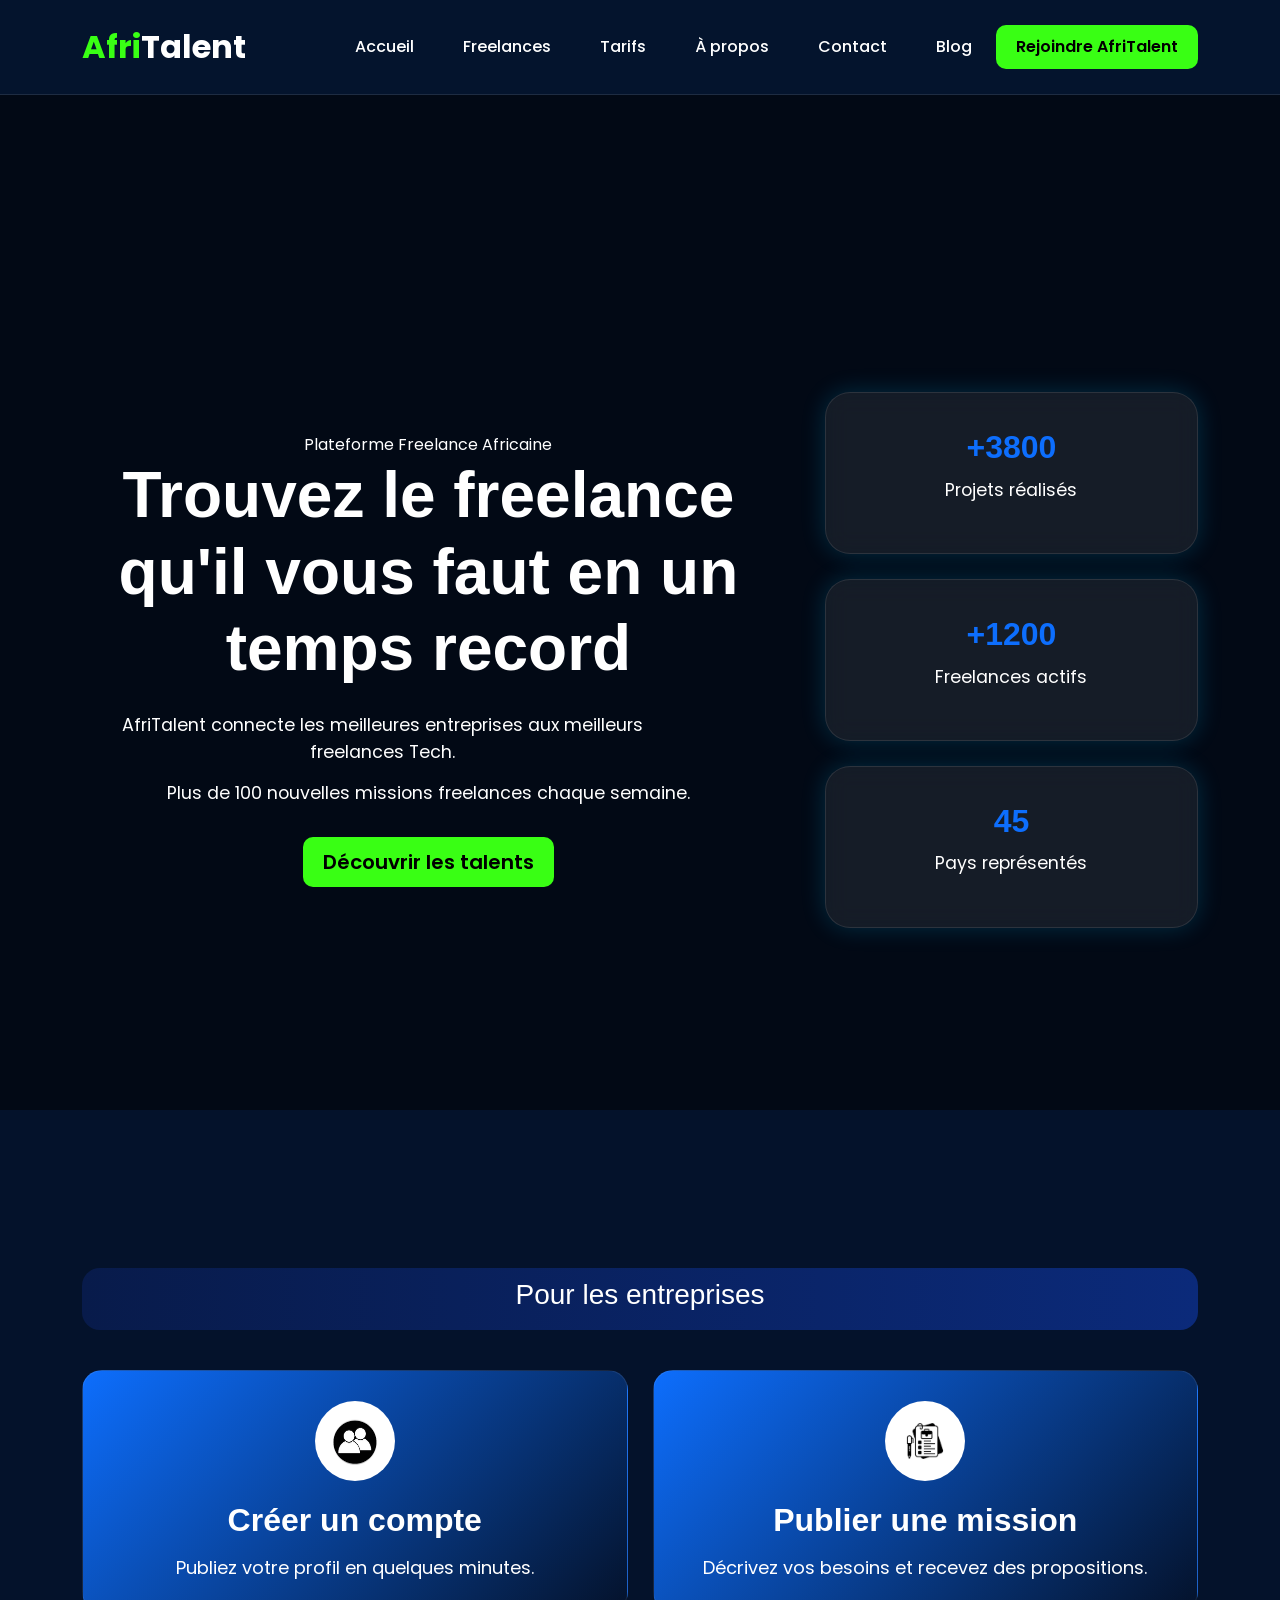
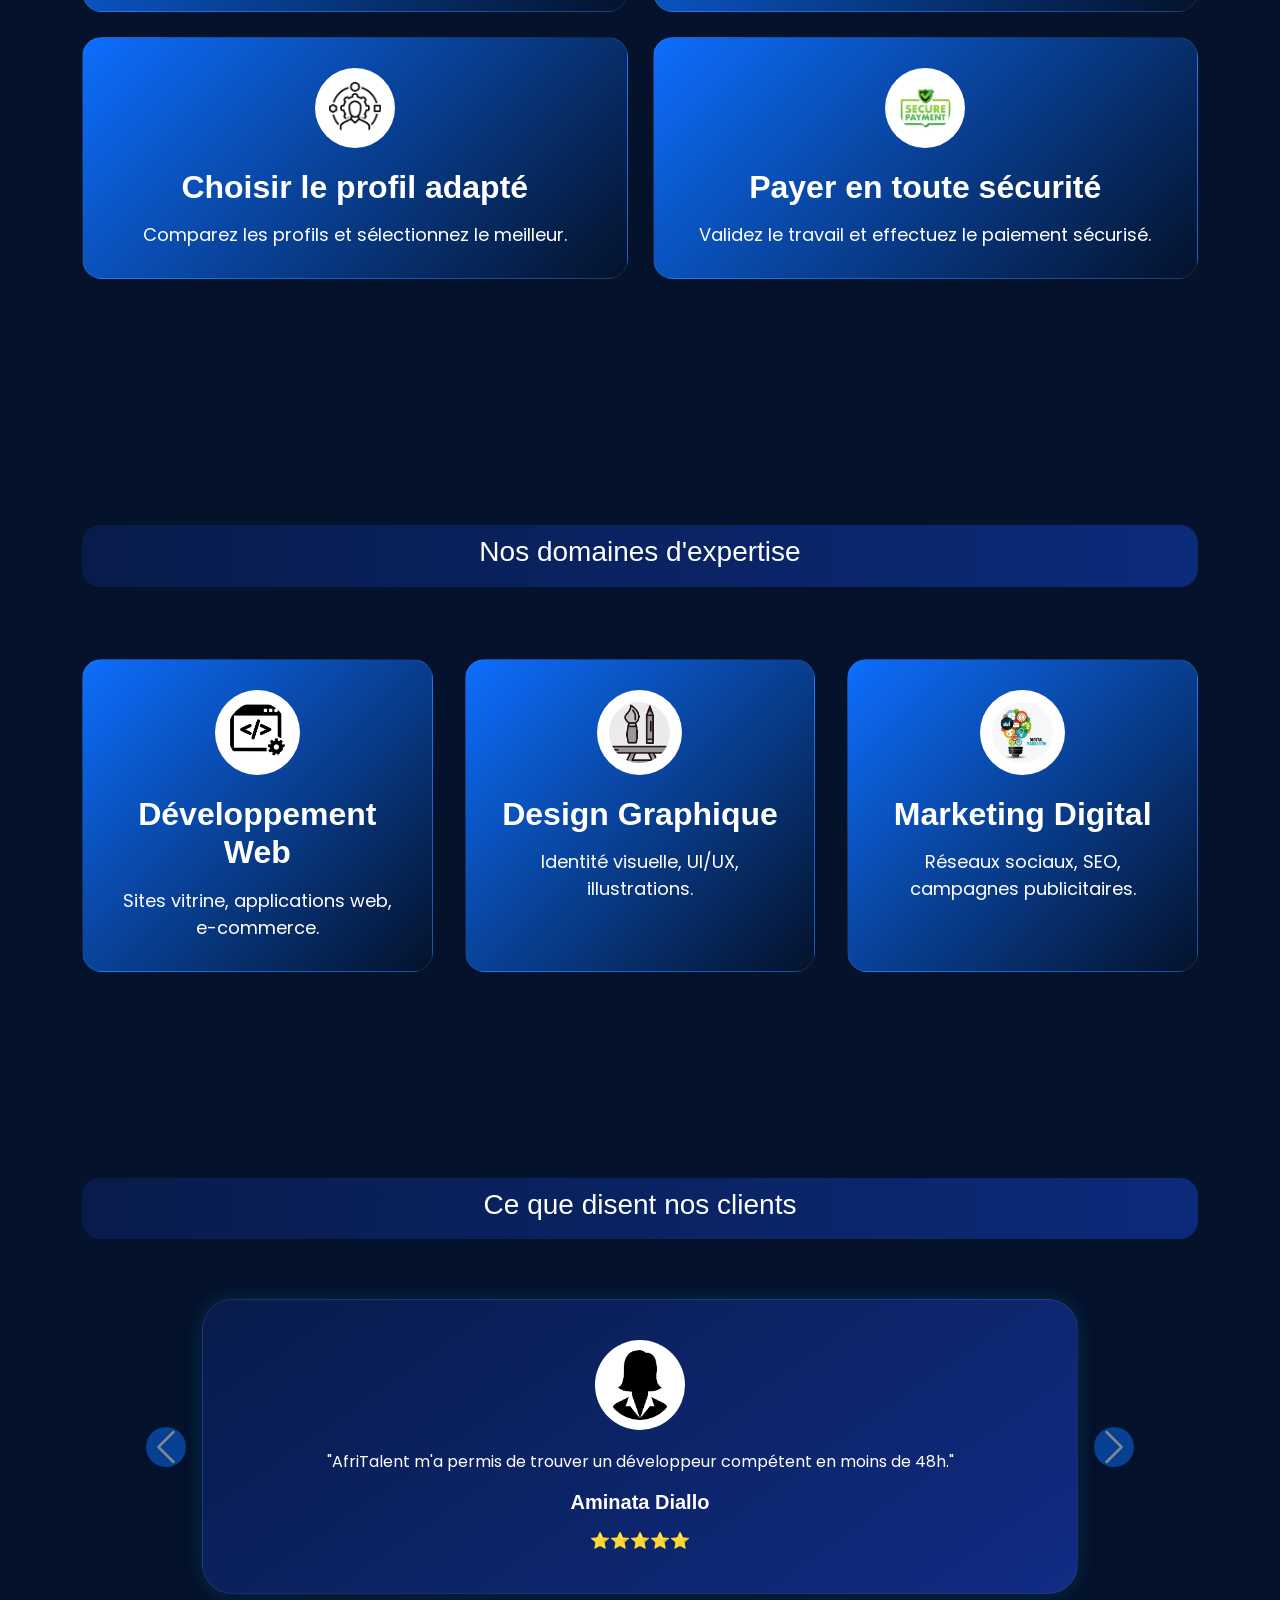
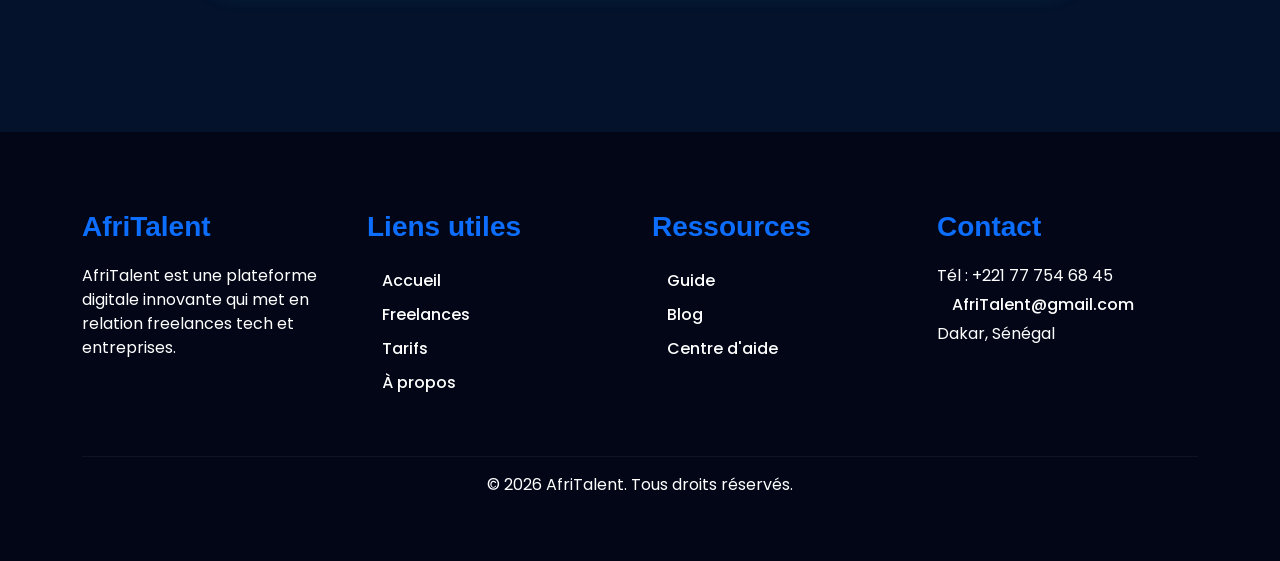
==== commit 6aa87310: "CSS : Bento Grid, sections hero et catégories, effets hover" ====
--- a/index.html
+++ b/index.html
@@ -1,357 +1,372 @@
 <!DOCTYPE html>
 <html lang="fr">
+
 <head>
     <meta charset="UTF-8">
     <meta name="viewport" content="width=device-width, initial-scale=1.0">
-    <title>AfriTalent-Accueil</title>
+
+    <title>AfriTalent - Accueil</title>
+
+    <!-- Google Fonts -->
     <link rel="preconnect" href="https://fonts.googleapis.com">
     <link rel="preconnect" href="https://fonts.gstatic.com" crossorigin>
 
-    <link href="https://fonts.googleapis.com/css2?family=Poppins:wght@300;400;500;600&family=Playfair+Display:wght@500;700&display=swap" rel="stylesheet">
-    <!-- Bootstrap 5 via CDN : feuille de style --> 
+    <link href="https://fonts.googleapis.com/css2?family=Poppins:wght@300;400;500;600;700&display=swap" rel="stylesheet">
+
+    <!-- Bootstrap -->
     <link href="https://cdn.jsdelivr.net/npm/bootstrap@5.3.0/dist/css/bootstrap.min.css" rel="stylesheet">
+
+    <!-- CSS -->
     <link rel="stylesheet" href="css/style.css">
 </head>
+
 <body>
+
+    <!-- NAVBAR -->
     <header>
-  <!-- Navigation Bootstrap commune a toutes les pages --> 
-<nav class="navbar navbar-expand-lg navbar-dark bg-dark fixed-top"> 
-<div class="container"> 
-<a class="navbar-brand logo" href="index.html">
-    <span>Afri</span>Talent
-</a>
-<button class="navbar-toggler" type="button" 
-data-bs-toggle="collapse" 
-data-bs-target="#navMenu" 
-aria-controls="navMenu" 
-aria-expanded="false" 
-aria-label="Toggle navigation"> 
-<span class="navbar-toggler-icon"></span> 
-</button> 
-<div class="collapse navbar-collapse justify-content-between align-items-center" id="navMenu">
-<ul class="navbar-nav ms-auto"> 
-<li class="nav-item"><a class="nav-link active" 
-href="index.html">Accueil</a></li> 
-<li class="nav-item"><a class="nav-link" 
-href="freelances.html">Freelances</a></li> 
-<li class="nav-item"><a class="nav-link" 
-href="tarifs.html">Tarifs</a></li> 
-<li class="nav-item"><a class="nav-link" href="about.html">A 
-propos</a></li> 
-<li class="nav-item"><a class="nav-link" 
-href="contact.html">Contact</a></li>
-<li class="nav-item"><a class="nav-link" 
-href="index.html">Blog</a></li>  
-</ul> 
-<a href="contact.html" class="btn btn-primary ms-3">Rejoindre AfriTalent</a>
-</div> 
-</div> 
-</nav> 
-</header>
-<!-- Contenu principal --> 
-<main> 
-<!-- Section Hero : accroche principale --> 
-<section id="herol"class="index">
-    <!--vidéo en arriére plan--> 
-    <div class="vid">
-        <video autoplay muted loop playsinline class="video">
-            <source src="videos/video2.mp4" type="video/mp4">
-        </video>
-        <!--Overplay sombre-->
-        <div class="vid-overlay"></div>
-    </div>
-<div id="fond"  class="container py-5" > 
-<h1 id="free">Trouvez le freelance qu'il vous faut en un temps record</h1> 
-<p style="font-size: 1.2rem;">AfriTalent connecte les meilleurs entreprises aux meilles Freelances Tech</p>
-<p>Plus de  100  nouvelles missions freelances chaque semaine sur notre Plateforme</p>
-<a href="freelances.html" class="btn btn-primary">Decouvrir les talents</a> 
-</div> 
-</section>
-<!--section comment sa marche-->
-<section>
-<div class="container display mt-5">
-        <nav class="navbar navbar-expand-lg navbar-dark bg-dark navbar-section">
-            <div class="container text-center">
-        <h3 class="w-100">
-            <span class="text-capitalize text-info">pour les entreprises</span>
-        </h3>
-        </div>
+
+        <nav class="navbar navbar-expand-lg navbar-dark fixed-top">
+
+            <div class="container">
+
+                <a class="navbar-brand logo" href="index.html">
+                    <span>Afri</span>Talent
+                </a>
+
+                <button class="navbar-toggler"
+                        type="button"
+                        data-bs-toggle="collapse"
+                        data-bs-target="#navMenu">
+
+                    <span class="navbar-toggler-icon"></span>
+
+                </button>
+
+                <div class="collapse navbar-collapse justify-content-between align-items-center"
+                     id="navMenu">
+
+                    <ul class="navbar-nav ms-auto">
+
+                        <li class="nav-item">
+                            <a class="nav-link active" href="index.html">Accueil</a>
+                        </li>
+
+                        <li class="nav-item">
+                            <a class="nav-link" href="freelances.html">Freelances</a>
+                        </li>
+
+                        <li class="nav-item">
+                            <a class="nav-link" href="tarifs.html">Tarifs</a>
+                        </li>
+
+                        <li class="nav-item">
+                            <a class="nav-link" href="about.html">À propos</a>
+                        </li>
+
+                        <li class="nav-item">
+                            <a class="nav-link" href="contact.html">Contact</a>
+                        </li>
+
+                        <li class="nav-item">
+                            <a class="nav-link" href="#">Blog</a>
+                        </li>
+
+                    </ul>
+
+                    <a href="contact.html"
+                       class="btn btn-primary ms-lg-3 mt-3 mt-lg-0">
+
+                        Rejoindre AfriTalent
+
+                    </a>
+
+                </div>
+
+            </div>
+
         </nav>
-    <div class="row g-4">
-        <div class="col-md-6 ">
-            <div class="step-card text-center">
-            <img src="icones/icone personne.webp" class="rounded-circle">
-            <h3>Créer un compte</h3>
-            <p>Publiez votre profil en quelques minutes.</p>
-            </div>
-        </div>
-        <div class="col-md-6">
-            <div class="step-card text-center">
-            <img src="icones/description3.webp" class="rounded-circle">
-           <h3> Publier une mission</h3>
-           <p>Décrivez vos besoins et recevez des propositions.</p>
-           </div>
-        </div>
-        <div class="col-md-6 ">
-            <div class="step-card text-center">
-            <img src="icones/profil.webp" class="rounded-circle">
-            <h3>Choisir le profil adapté</h3>
-            <p>Comparez les profils et sélectionnez le meilleur.</p>
-            </div>
-        </div>
-        <div class="col-md-6 ">
-            <div class="step-card text-center">
-            <img src="icones/payement.webp" class="rounded-circle">
-            <h3>Payez en toutre securité</h3>
-            <p>Validez le travail et effectuez le paiement sécurisé.</p>
-            </div>
-        </div>
-
-    </div>
-    <nav class="navbar navbar-expand-lg navbar-dark bg-dark navbar-section">
-        <div class="container text-center">
-        <h3 class="w-100">
-            <span class="text-capitalize text-info">pour les freelances</span>
-        </h3>
-        </div>
-    </nav>
-    <div class="row g-4">
-        <div class="col-md-6 ">
-            <div class="step-card text-center">
-        <img src="icones/creation.webp" class="rounded-circle">
-
-            <h3>Créer un profil</h3>
-            <p>Présentez vos compétences et expériences.</p>
-            </div>
-        </div>
-        <div class="col-md-6 ">
-            <div class="step-card text-center">
-        <img src="icones/competences.webp" class="rounded-circle">
-
-           <h3>Rechercher des missions</h3>
-           <p>Trouvez des projets adaptés à votre profil.</p>
-            </div>
-        </div>
-        <div class="col-md-6 ">
-            <div class="step-card text-center">
-        <img src="icones/postuler.webp" class="rounded-circle">
-            <h3>Postuler</h3>
-            <p>Envoyez vos propositions aux entreprises</p>
-            </div>
-        </div>
-        <div class="col-md-6 ">
-            <div class="step-card text-center">
-        <img src="icones/payement free.webp" class="rounded-circle">
-            <h3>Payement</h3>
-            <p>Recevez votre paiement après validation du projet.</p>
-            </div>
-        </div>
-    </div>
-</section>
-<!-- Section Services --> 
-<section id="services"> 
-    <div class="container py-5"> 
-          
-          <nav class="navbar navbar-expand-lg navbar-dark bg-dark navbar-section">
-        <div class="container text-center">
-        <h3 class="w-100">
-            <span class="text-capitalize text-info">Nos domaines d'expertise</span>
-        </h3>
-            </div>
+
+    </header>
+
+    <!-- MAIN -->
+    <main>
+
+        <!-- HERO -->
+        <section id="herol">
+
+            <div class="vid">
+
+                <video autoplay muted loop playsinline class="video">
+
+                    <source src="videos/video2.mp4" type="video/mp4">
+
+                </video>
+
+                <div class="vid-overlay"></div>
+
+            </div>
+
+            <div id="fond" class="container">
+
+                <div class="hero-grid">
+
+                    <div class="hero-left">
+
+                        <span class="hero-badge">
+                            Plateforme Freelance Africaine
+                        </span>
+
+                        <h1 id="free">
+                            Trouvez le freelance qu'il vous faut en un temps record
+                        </h1>
+
+                        <p class="hero-text">
+                            AfriTalent connecte les meilleures entreprises
+                            aux meilleurs freelances Tech.
+                        </p>
+
+                        <p>
+                            Plus de 100 nouvelles missions freelances chaque semaine.
+                        </p>
+
+                        <a href="freelances.html"
+                           class="btn btn-primary btn-lg mt-3">
+
+                            Découvrir les talents
+
+                        </a>
+
+                    </div>
+
+                    <div class="hero-right">
+
+                        <div class="hero-card">
+                            <h3>+3800</h3>
+                            <p>Projets réalisés</p>
+                        </div>
+
+                        <div class="hero-card">
+                            <h3>+1200</h3>
+                            <p>Freelances actifs</p>
+                        </div>
+
+                        <div class="hero-card">
+                            <h3>45</h3>
+                            <p>Pays représentés</p>
+                        </div>
+
+                    </div>
+
+                </div>
+
+            </div>
+
+        </section>
+
+        <!-- COMMENT ÇA MARCHE -->
+        <section class="container py-5">
+
+            <nav class="navbar-section text-center">
+                <h3>Pour les entreprises</h3>
             </nav>
-        <div class="row g-4"> 
-            <div class="col-md-4"> 
+
+            <div class="bento-grid">
+
+                <div class="step-card large-card text-center">
+                    <img src="icones/icone personne.webp" class="rounded-circle" alt="">
+                    <h3>Créer un compte</h3>
+                    <p>Publiez votre profil en quelques minutes.</p>
+                </div>
+
                 <div class="step-card text-center">
-        <img src="icones/devweb.webp" class="rounded-circle" >
-        <h3>Developpement Web</h3> 
-            <p>Sites vitrine, applications web, e-commerce.</p> 
-                </div>
-             </div> 
-             <div class="col-md-4 step-card text-center">
-         <img src="icones/disegn.webp" class="rounded-circle">
-        <h3>Design Graphique</h3> 
-            <p>Identite visuelle, UI/UX, illustrations.</p> 
-             </div> 
-              <div class="col-md-4 "> 
+                    <img src="icones/description3.webp" class="rounded-circle" alt="">
+                    <h3>Publier une mission</h3>
+                    <p>Décrivez vos besoins et recevez des propositions.</p>
+                </div>
+
                 <div class="step-card text-center">
-        <img src="icones/marketing.webp" class="rounded-circle">
-        <h3>Marketing Digital</h3>      
-            <p>Reseaux sociaux, SEO, campagnes publicitaires.</p> 
-                </div>
-              </div> 
-              <div class="col-md-4 ">
-                <div class="step-card text-center">
-  <img src="icones/ia.webp" class="rounded-circle">
-  <h3>Data & IA</h3>
-  <p>Analyse de données et intelligence artificielle.</p>
-                </div>
-</div>
-
-<div class="col-md-4 " >
-    <div class="step-card text-center">
-  <img src="icones/redaction.webp" class="rounded-circle">
-  <h3>Rédaction Tech</h3>
-  <p>Contenu technique et rédaction web.</p>
-</div>
-</div>
-
-<div class="col-md-4 ">
-    <div class="step-card text-center">
-  <img src="icones/cloud.webp" class="rounded-circle" style="width:60px;height:60px;">
-  <h3>DevOps & Cloud</h3>
-  <p>Gestion des serveurs et cloud.</p>
+                    <img src="icones/profil.webp" class="rounded-circle" alt="">
+                    <h3>Choisir le profil adapté</h3>
+                    <p>Comparez les profils et sélectionnez le meilleur.</p>
+                </div>
+
+                <div class="step-card wide-card text-center">
+                    <img src="icones/payement.webp" class="rounded-circle" alt="">
+                    <h3>Payer en toute sécurité</h3>
+                    <p>Validez le travail et effectuez le paiement sécurisé.</p>
+                </div>
+
+            </div>
+
+        </section>
+
+        <!-- SERVICES -->
+        <section id="services">
+
+            <div class="container py-5">
+
+                <nav class="navbar-section text-center">
+                    <h3>Nos domaines d'expertise</h3>
+                </nav>
+
+                <div class="row g-4">
+
+                    <div class="col-md-4">
+                        <div class="step-card service-card text-center">
+                            <img src="icones/devweb.webp" class="rounded-circle" alt="">
+                            <h3>Développement Web</h3>
+                            <p>Sites vitrine, applications web, e-commerce.</p>
+                        </div>
+                    </div>
+
+                    <div class="col-md-4">
+                        <div class="step-card service-card text-center">
+                            <img src="icones/disegn.webp" class="rounded-circle" alt="">
+                            <h3>Design Graphique</h3>
+                            <p>Identité visuelle, UI/UX, illustrations.</p>
+                        </div>
+                    </div>
+
+                    <div class="col-md-4">
+                        <div class="step-card service-card text-center">
+                            <img src="icones/marketing.webp" class="rounded-circle" alt="">
+                            <h3>Marketing Digital</h3>
+                            <p>Réseaux sociaux, SEO, campagnes publicitaires.</p>
+                        </div>
+                    </div>
+
+                </div>
+
+            </div>
+
+        </section>
+
+        <!-- TEMOIGNAGES -->
+        <section id="temoignages">
+
+            <div class="container py-5">
+
+                <nav class="navbar-section text-center">
+                    <h3>Ce que disent nos clients</h3>
+                </nav>
+
+                <div id="testimonialCarousel"
+                     class="carousel slide"
+                     data-bs-ride="carousel">
+
+                    <div class="carousel-inner">
+
+                        <div class="carousel-item active">
+
+                            <div class="testimonial-card text-center">
+
+                                <img src="icones/tem1.webp"
+                                     class="tem-img rounded-circle"
+                                     alt="">
+
+                                <p>
+                                    "AfriTalent m'a permis de trouver
+                                    un développeur compétent en moins de 48h."
+                                </p>
+
+                                <h5>Aminata Diallo</h5>
+
+                                <span>⭐⭐⭐⭐⭐</span>
+
+                            </div>
+
+                        </div>
+
+                        <div class="carousel-item">
+
+                            <div class="testimonial-card text-center">
+
+                                <img src="icones/tem2.webp"
+                                     class="tem-img rounded-circle"
+                                     alt="">
+
+                                <p>
+                                    "Nous avons trouvé un développeur React
+                                    en moins de 24h."
+                                </p>
+
+                                <h5>Sophie Mbaye</h5>
+
+                                <span>⭐⭐⭐⭐⭐</span>
+
+                            </div>
+
+                        </div>
+                        <div class="carousel-item">
+    <div class="testimonial-card text-center">
+        <img src="icones/tem1.webp" class="rounded-circle tem-img" alt="">
+        <p>
+            “Grâce à AfriTalent, j’ai trouvé des développeurs très compétents
+            pour mon projet en seulement quelques jours.”
+        </p>
+        <h5>Khady Fall</h5>
+        <small>Entrepreneure</small>
+         <span>⭐⭐⭐⭐⭐</span>
     </div>
 </div>
 
-        </div> 
+<div class="carousel-item">
+    <div class="testimonial-card text-center">
+        <img src="icones/tem2.webp" class="rounded-circle tem-img" alt="">
+        <p>
+            “Une plateforme moderne et facile à utiliser.
+            Les freelances sont vraiment qualifiés.”
+        </p>
+        <h5>Mamadou Sarr</h5>
+        <small>CEO Startup</small>
+         <span>⭐⭐⭐⭐⭐</span>
     </div>
-</section> 
-
-<!-- Section Statistiques --> 
-<section id="statistiques"> 
-<div class="container py-5">  
-    <nav class="navbar navbar-expand-lg navbar-dark bg-dark navbar-section">
-        <div class="container text-center">
-        <h3 class="w-100">
-            <span class="text-capitalize text-info">AfriTalent en chiffres</span>
-        </h3>
-        </div>
-    </nav>
-    <div class="row text-center g-4"> 
-        <div class="col-md-4">
-            <div class="counter-card p-3">
-                <div class="counter-number" id="counter1" data-target="1200">0</div>
-                <p class="counter-label">Freelances</p>
-            </div>
-            
-        </div> 
-        <div class="col-md-4">
-            <div class="counter-card p-3">
-                <div class="counter-number" id="counter2" data-target="45">0</div>
-                <p class="counter-label">Pays représentés</p>
-            </div>
-            
-        </div>
-        <div class="col-md-4">
-            <div class="counter-card p-3">
-                <div class="counter-number" id="counter3" data-target="3800">0</div>
-                <p class="counter-label">Projets réalisés</p>
-            </div>
-            
-        </div> 
-    </div> 
-</div> 
-</section> 
-<!-- Section Temoignages --> 
-<section id="temoignages">
-
-    <div class="container py-5">
-
-        <nav class="navbar navbar-expand-lg navbar-dark bg-dark navbar-section">
-        <div class="container text-center">
-        <h3 class="w-100">
-            <span class="text-capitalize text-info">Ce que disent nos clients</span>
-        </h3>
-            </div>
-            </nav>
-        <div class="row g-4">
-
-            <div class="col-md-6 col-lg-3">
-                <div class="testimonial-card text-center">
-                    <img src="icones/tem1.webp"
-                    class="tem-img rounded-circle"
-                    alt="Client">
-
-                    <p>
-                        AfriTalent m'a permis de trouver un développeur compétent en moins de 48h.
-                    </p>
-
-                    <h5>Aminata Diallo</h5>
-
-                    <span>⭐⭐⭐⭐⭐</span>
-                </div>
-            </div>
-
-            <div class="col-md-6 col-lg-3">
-                <div class="testimonial-card text-center">
-                    <img src="icones/tem1.webp"
-                    class="tem-img rounded-circle"
-                    alt="Client">
-
-                    <p>
-                        Nous avons trouvé un développeur React en moins de 24h.
-                    </p>
-
-                    <h5>Sophie Mbaye</h5>
-
-                    <span>⭐⭐⭐⭐⭐</span>
-                </div>
-            </div>
-
-            <div class="col-md-6 col-lg-3">
-                <div class="testimonial-card text-center">
-                    <img src="icones/tem2.webp"
-                    class="tem-img rounded-circle"
-                    alt="Client">
-
-                    <p>
-                        AfriTalent m'a permis de trouver des missions régulières.
-                    </p>
-
-                    <h5>Mamadou Fall</h5>
-
-                    <span>⭐⭐⭐⭐⭐</span>
-                </div>
-            </div>
-
-            <div class="col-md-6 col-lg-3">
-                <div class="testimonial-card text-center">
-                    <img src="icones/tem1.webp"
-                    class="tem-img rounded-circle"
-                    alt="Client">
-
-                    <p>
-                        La plateforme m'a aidé à construire mon portfolio.
-                    </p>
-
-                    <h5>Fatou Diop</h5>
-
-                    <span>⭐⭐⭐⭐⭐</span>
-                </div>
-            </div>
-
-        </div>
-
+</div>
+
+<div class="carousel-item">
+    <div class="testimonial-card text-center">
+        <img src="icones/tem2.webp" class="rounded-circle tem-img" alt="">
+        <p>
+            “AfriTalent m’a permis de décrocher mes premières missions
+            internationales en freelance.”
+        </p>
+        <h5>Aïssatou Ndiaye</h5>
+        <small>Développeuse Web</small>
+         <span>⭐⭐⭐⭐⭐</span>
     </div>
-
-</section>
-<!-- Section CTA -->
-<section class="cta-section">
-
-  <div class="cta-overlay"></div>
-
-  <div class="container text-center text-white py-5 cta-content">
-
-    <h2 class="fw-bold mb-3">
-      Prêt à booster votre carrière ou votre entreprise ?
-    </h2>
-
-    <p class="mb-4">
-      Rejoignez AfriTalent dès aujourd’hui et connectez-vous
-      aux meilleurs talents africains.
-    </p>
-
-    <a href="freelances.html" class="btn btn-primary btn-lg">
-      Connectez-vous
-    </a>
-
-  </div>
-
-</section>
-
-</main> 
-<!-- Pied de page --> 
-<footer id="foot" class="text-white mt-5 p-5">
+</div>
+
+                    </div>
+
+                    <!-- boutons -->
+                    <button class="carousel-control-prev"
+                            type="button"
+                            data-bs-target="#testimonialCarousel"
+                            data-bs-slide="prev">
+
+                        <span class="carousel-control-prev-icon"></span>
+
+                    </button>
+
+                    <button class="carousel-control-next"
+                            type="button"
+                            data-bs-target="#testimonialCarousel"
+                            data-bs-slide="next">
+
+                        <span class="carousel-control-next-icon"></span>
+
+                    </button>
+
+                </div>
+
+            </div>
+
+        </section>
+
+    </main>
+
+    <!-- FOOTER -->
+    <footer id="foot" class="text-white mt-5 p-5">
 
     <div class="container">
 
@@ -443,9 +458,13 @@
     </div>
 
 </footer>
-<!-- Bootstrap 5 via CDN : script JavaScript -->
+
+    <!-- Bootstrap JS -->
     <script src="https://cdn.jsdelivr.net/npm/bootstrap@5.3.0/dist/js/bootstrap.bundle.min.js"></script>
-    <!-- Votre script JavaScript -->
+
+    <!-- JS -->
     <script src="js/main.js"></script>
+
 </body>
+
 </html>
--- a/css/style.css
+++ b/css/style.css
@@ -86,7 +86,7 @@
     justify-content: center;
     text-align: center;
     overflow: hidden;
-    padding-top: 0;
+    padding-top: 80px;
     margin-top: 0;
 }
 #herol::before{
@@ -648,4 +648,858 @@
     color:var(--primary-color);
     margin-bottom:20px;
     padding-top:90px;
+}
+/* COMMIT4 AFRITALENT */
+
+/* HERO ASYMETRIQUE */
+
+.hero-grid{
+    display:grid;
+    grid-template-columns:1.3fr 0.7fr;
+    gap:50px;
+    align-items:center;
+    min-height:100vh;
+}
+
+.hero-left{
+    z-index:2;
+}
+
+.hero-mini-title{
+    color:var(--primary-color);
+    text-transform:uppercase;
+    letter-spacing:3px;
+    font-size:14px;
+    margin-bottom:20px;
+    font-weight:600;
+}
+
+#free{
+    font-size:4rem;
+    font-weight:700;
+    line-height:1.2;
+    margin-bottom:25px;
+}
+
+.hero-text{
+    color:var(--light-color);
+    font-size:1.1rem;
+    max-width:600px;
+    margin-bottom:15px;
+}
+
+.hero-btn{
+    margin-top:20px;
+}
+
+.hero-right{
+    display:flex;
+    flex-direction:column;
+    gap:25px;
+}
+
+.hero-card{
+    background:rgba(255,255,255,0.08);
+    backdrop-filter:blur(12px);
+    border:1px solid rgba(255,255,255,0.1);
+    padding:35px;
+    border-radius:25px;
+    box-shadow:0 0 25px rgba(0,191,255,0.2);
+    transition:0.4s;
+}
+
+.hero-card:hover{
+    transform:translateY(-8px);
+    box-shadow:0 0 35px rgba(0,191,255,0.35);
+}
+
+.hero-card h3{
+    color:var(--primary-color);
+    font-size:2rem;
+    font-weight:700;
+    margin-bottom:10px;
+}
+
+.hero-card p{
+    color:var(--light-color);
+    margin:0;
+}
+
+/* BENTO GRID */
+
+.bento-grid{
+    display:grid;
+    grid-template-columns:repeat(2,1fr);
+    gap:25px;
+    margin-top:30px;
+}
+
+.bento-item{
+    height:100%;
+}
+
+.bento-item:nth-child(1){
+    grid-row:span 2;
+}
+
+.bento-item:nth-child(4){
+    grid-column:span 2;
+}
+
+/* SERVICE CARDS */
+
+.service-card{
+    background:linear-gradient(145deg,#081b4b,#102c84);
+    border-radius:30px;
+    padding:40px 25px;
+    transition:0.5s;
+    height:100%;
+    box-shadow:0 0 20px rgba(0,191,255,0.12);
+    border:1px solid rgba(255,255,255,0.08);
+}
+
+.service-card:hover{
+    transform:translateY(-12px) scale(1.03);
+    box-shadow:0 0 35px rgba(0,191,255,0.35);
+}
+
+.service-card img{
+    width:85px;
+    height:85px;
+    object-fit:cover;
+    margin-bottom:20px;
+    border:4px solid rgba(255,255,255,0.2);
+    padding:8px;
+    background:var(--light-color);
+}
+
+.service-card h3{
+    font-weight:700;
+    margin-bottom:15px;
+    color:var(--light-color);
+}
+
+.service-card p{
+    color:var(--light-color);
+}
+
+/* CAROUSEL TEMOIGNAGES */
+
+.carousel-item{
+    padding:20px 120px;
+}
+
+.carousel-control-prev-icon,
+.carousel-control-next-icon{
+    background-color:var(--primary-color);
+    border-radius:50%;
+    padding:20px;
+}
+
+.testimonial-card{
+    background:linear-gradient(145deg,#081b4b,#102c84);
+    border-radius:30px;
+    padding:40px 25px;
+    box-shadow:0 0 20px rgba(0,191,255,0.15);
+}
+
+.testimonial-card p{
+    color:var(--light-color);
+}
+
+.testimonial-card h5{
+    margin-top:15px;
+    font-weight:700;
+}
+
+.tem-img{
+    width:90px;
+    height:90px;
+    object-fit:cover;
+    margin-bottom:20px;
+    border:4px solid rgba(255,255,255,0.2);
+    padding:6px;
+    background:var(--light-color);
+}
+/* PAGES FRELANCES COMMI4 */
+
+/* HERO */
+
+#hero-freelance{
+    position: relative;
+
+    background:
+    linear-gradient(
+        rgba(5,8,22,0.82),
+        rgba(7,18,41,0.92)
+    ),
+    url("../icones/fondfree.webp");
+
+    background-size: cover;
+    background-position: center;
+
+    min-height: 90vh;
+
+    display: flex;
+    align-items: center;
+    justify-content: center;
+
+    text-align: center;
+
+    padding-top: 120px;
+
+    overflow: hidden;
+}
+
+/* OVERLAY */
+
+.hero-overlay{
+    position: absolute;
+    inset: 0;
+    background: rgba(0,0,0,0.25);
+}
+
+/* HERO CONTENT */
+
+.hero-content{
+    position: relative;
+    z-index: 2;
+
+    max-width: 850px;
+    margin: auto;
+}
+
+.hero-content h1{
+    font-size: 4.5rem;
+    font-weight: 700;
+    line-height: 1.2;
+    margin-bottom: 25px;
+
+    color: var(--light-color);
+}
+
+.hero-content p{
+    font-size: 1.3rem;
+    color: var(--light-color);
+
+    max-width: 650px;
+    margin: auto;
+}
+
+/* HERO BUTTON */
+
+.hero-content .btn{
+    padding: 14px 35px;
+
+    border-radius: 15px;
+
+    font-weight: 600;
+
+    transition: 0.4s;
+}
+
+.hero-content .btn:hover{
+    transform: translateY(-5px);
+}
+
+/* MAIN */
+
+main{
+    padding-top: 50px;
+}
+
+/* FILTRES */
+
+.btn-outline-success{
+    border-radius: 40px;
+
+    padding: 12px 28px;
+
+    font-weight: 600;
+
+    border: 2px solid var(--primary-color);
+
+    color: var(--light-color);
+
+    transition: 0.4s;
+}
+
+.btn-outline-success:hover{
+    background: var(--primary-color);
+
+    color: var(--secondary-color);
+
+    transform: translateY(-3px);
+}
+
+/* GRID */
+
+.row.g-4{
+    --bs-gutter-x: 2rem;
+    --bs-gutter-y: 2rem;
+}
+
+/* CARDS */
+
+.freelance-card{
+    position: relative;
+
+    background:
+    linear-gradient(
+        145deg,
+        #081b4b,
+        #102c84
+    );
+
+    border: 1px solid rgba(255,255,255,0.08);
+
+    border-radius: 28px;
+
+    overflow: hidden;
+
+    color: var(--light-color);
+
+    transition: 0.4s;
+
+    box-shadow:
+    0 0 20px rgba(0,191,255,0.12);
+
+    height: 100%;
+}
+
+/* EFFET LUMIERE */
+
+.freelance-card::before{
+    content: "";
+
+    position: absolute;
+
+    top: 0;
+    left: -100%;
+
+    width: 100%;
+    height: 100%;
+
+    background:
+    linear-gradient(
+        120deg,
+        transparent,
+        rgba(255,255,255,0.08),
+        transparent
+    );
+
+    transition: 0.7s;
+}
+
+.freelance-card:hover::before{
+    left: 100%;
+}
+
+/* HOVER */
+
+.freelance-card:hover{
+    transform:
+    translateY(-12px)
+    scale(1.02);
+
+    box-shadow:
+    0 0 30px rgba(0,191,255,0.35);
+}
+
+/* IMAGE */
+
+.freelance-img{
+    width: 110px;
+    height: 110px;
+
+    object-fit: cover;
+
+    border-radius: 50%;
+
+    margin: auto;
+
+    border: 4px solid rgba(255,255,255,0.2);
+
+    transition: 0.4s;
+}
+
+.freelance-card:hover .freelance-img{
+    transform: scale(1.08);
+}
+
+/* TEXTES */
+
+.freelance-card h4{
+    font-weight: 700;
+
+    margin-top: 10px;
+    margin-bottom: 10px;
+
+    color: var(--light-color);
+}
+
+.freelance-card p{
+    color: var(--light-color);
+}
+
+/* PRIX */
+
+.freelance-card .fw-bold{
+    color: var(--hover-color);
+
+    font-size: 1.2rem;
+}
+
+/* BOUTON PROFIL */
+
+.btn-outline-primary{
+    border-radius: 30px;
+
+    padding: 10px 25px;
+
+    font-weight: 600;
+
+    transition: 0.4s;
+}
+
+.btn-outline-primary:hover{
+    transform: scale(1.05);
+
+    background: var(--primary-color);
+
+    border-color: var(--primary-color);
+}
+
+/* FOOTER */
+
+#foot{
+    background: #020617;
+}
+
+#foot h3{
+    color: var(--primary-color);
+
+    margin-bottom: 20px;
+}
+
+#foot .nav-link{
+    color: var(--light-color);
+}
+
+#foot .nav-link:hover{
+    color: var(--primary-color);
+}
+
+/* HERO TARIFS */
+#tarifs-page{
+    padding-top: 90px;
+}
+
+#hero-tarifs{
+    position: relative;
+
+    background:
+    linear-gradient(rgba(3,10,25,0.82),
+    rgba(4,18,43,0.92)),
+    url("../icones/tarif.jpg");
+
+    background-size: cover;
+    background-position: center;
+
+    min-height: 85vh;
+
+    display: flex;
+    align-items: center;
+    justify-content: center;
+
+    text-align: center;
+
+    padding-top: 90px;
+}
+
+#hero-tarifs h1{
+    font-size: 4rem;
+    font-weight: 700;
+    max-width: 900px;
+    margin: auto;
+    line-height: 1.2;
+}
+
+#hero-tarifs p{
+    font-size: 1.2rem;
+    color: var(--light-color);
+}
+
+/* TITRE SECTION */
+
+.text-primary{
+    color: var(--primary-color);
+}
+
+/* CARDS TARIFS */
+
+.card{
+    background: linear-gradient(
+        145deg,
+        #081b4b,
+        #102c84
+    );
+
+    border: 1px solid rgba(255,255,255,0.08);
+
+    border-radius: 25px;
+
+    color: var(--light-color);
+
+    transition: 0.4s;
+
+    overflow: hidden;
+
+    box-shadow:
+    0 0 20px rgba(0,191,255,0.12);
+}
+
+.card:hover{
+    transform: translateY(-12px);
+
+    box-shadow:
+    0 0 35px rgba(0,191,255,0.30);
+}
+
+/* PLAN POPULAIRE */
+
+.border-success{
+    border: 2px solid var(--primary-color) ;
+
+    transform: scale(1.04);
+}
+
+.border-success:hover{
+    transform: scale(1.04) translateY(-12px);
+}
+
+/* BADGE */
+
+.badge{
+    background: var(--primary-color);
+
+    color: var(--secondary-color);
+
+    padding: 10px 18px;
+
+    border-radius: 30px;
+
+    font-size: 0.9rem;
+
+    font-weight: 600;
+}
+
+/* PRIX */
+
+.display-6{
+    color: var(--hover-color);
+
+    font-weight: 700;
+}
+
+/* BOUTON PERSONNALISE */
+
+.custom-btn{
+    background: linear-gradient(
+        90deg,
+        #00bfff,
+        #0066ff
+    );
+
+    border: none;
+
+    color: var(--light-color);
+
+    border-radius: 12px;
+
+    padding: 12px;
+
+    font-weight: 600;
+
+    transition: 0.3s;
+}
+
+.custom-btn:hover{
+    transform: translateY(-3px);
+
+    background: linear-gradient(
+        90deg,
+        var(--primary-color),
+        var(--secondary-color)
+    );
+}
+
+/*FAQ */
+
+.accordion-item{
+    background: #081b4b;
+
+    border: 1px solid rgba(255,255,255,0.08);
+
+    border-radius: 15px ;
+
+    overflow: hidden;
+
+    margin-bottom: 20px;
+}
+
+.accordion-button{
+    background: #081b4b;
+
+    color: var(--light-color);
+
+    font-weight: 600;
+
+    box-shadow: none;
+}
+
+.accordion-button:not(.collapsed){
+    background: var(--primary-color);
+
+    color: var(--secondary-color);
+}
+
+.accordion-body{
+    background: #102c84;
+
+    color: var(--light-color);
+}
+
+
+
+
+/* ABOUT COMMIT 4 */
+
+/* HERO ABOUT */
+
+#hero{
+    padding-top: 120px;
+    padding-bottom: 80px;
+}
+
+/* TITRES */
+
+#acc{
+    color: var(--primary-color);
+    font-weight: 700;
+    margin-bottom: 25px;
+}
+
+/* IMAGES */
+
+#hero img{
+    border-radius: 25px ;
+
+    transition: 0.4s;
+
+    box-shadow:
+    0 0 25px rgba(0,191,255,0.15);
+}
+
+#hero img:hover{
+    transform: scale(1.03);
+
+    box-shadow:
+    0 0 35px rgba(0,191,255,0.30);
+}
+
+/* CARTES EQUIPE */
+
+#card{
+    background: linear-gradient(
+        145deg,
+        #081b4b,
+        #102c84
+    );
+
+    border: 1px solid rgba(255,255,255,0.08);
+
+    border-radius: 28px;
+
+    color: var(--light-color);
+
+    padding: 35px 25px;
+
+    transition: 0.4s;
+
+    height: 100%;
+
+    box-shadow:
+    0 0 20px rgba(0,191,255,0.12);
+}
+
+#card:hover{
+    transform: translateY(-10px);
+
+    box-shadow:
+    0 0 35px rgba(0,191,255,0.30);
+}
+
+/* PHOTOS EQUIPE */
+
+#card img{
+    width: 110px;
+
+    height: 110px;
+
+    object-fit: cover;
+
+    border: 4px solid rgba(255,255,255,0.15);
+
+    padding: 5px;
+
+    background: var(--light-color);
+}
+
+/* VALEURS */
+
+#hero .col-md-3 h3{
+    color: var(--primary-color);
+
+    margin-bottom: 15px;
+
+    font-weight: 700;
+}
+
+#hero .col-md-3{
+    background: linear-gradient(
+        145deg,
+        #081b4b,
+        #102c84
+    );
+
+    border-radius: 22px;
+
+    padding: 30px 20px;
+
+    transition: 0.4s;
+
+    margin-bottom: 20px;
+
+    border: 1px solid rgba(255,255,255,0.08);
+}
+
+#hero .col-md-3:hover{
+    transform: translateY(-10px);
+
+    box-shadow:
+    0 0 30px rgba(0,191,255,0.25);
+}
+
+/* CHIFFRES CLES */
+
+.text-center .fw-bold{
+    font-size: 3rem;
+
+    color: var(--hover-color);
+}
+
+/* PARAGRAPHES */
+
+#hero p{
+    color: var(--light-color);
+
+    line-height: 1.8;
+}
+
+/* ESPACES */
+
+section{
+    margin-bottom: 70px;
+}
+
+/* CONTACT PAGE */
+
+#contact-page{
+    padding-top: 200px;
+}
+
+/* TITRE */
+
+#contactTitle{
+    font-size: 3rem;
+    font-weight: 700;
+    color: var(--primary-color);
+    margin-bottom: 15px;
+
+    /* IMPORTANT */
+    margin-top: 0;
+    padding-top: 0;
+}
+
+/* CARTES CONTACT */
+
+.step-card{
+    background: linear-gradient(135deg,var(--primary-color),var(--secondary-color));
+    border-radius: 20px;
+    padding: 30px;
+    color: var(--light-color);
+
+    /* SUPPRESSION COMPLETE OMBRE */
+    box-shadow: none ;
+    filter: none;
+
+    transition: 0.3s;
+}
+
+/* HOVER */
+
+.step-card:hover{
+    transform: translateY(-10px);
+
+    /* petite ombre seulement au hover */
+    box-shadow: 0 0 20px rgba(0,191,255,0.20);
+}
+
+/* RESEAUX */
+
+.step-card img{
+    transition: 0.3s;
+}
+
+.step-card img:hover{
+    transform: scale(1.15);
+}
+
+/* SECTION CONTACT */
+
+.row{
+    margin-top: 30px;
+}
+
+/* MAP */
+
+iframe{
+    width: 100%;
+    border-radius: 15px;
+    box-shadow: none;
+}
+
+/* FORMULAIRE */
+
+#contactForm{
+    background: linear-gradient(
+        145deg,
+        #081b4b,
+        #102c84
+    );
+
+    padding: 40px;
+
+    border-radius: 30px;
+
+    border: 1px solid rgba(255,255,255,0.08);
+
+    box-shadow: 0 0 20px rgba(0,191,255,0.12);
+
+    margin-top: 40px;
+}
+
+.contact-header{
+    margin-bottom: 120px;
 }
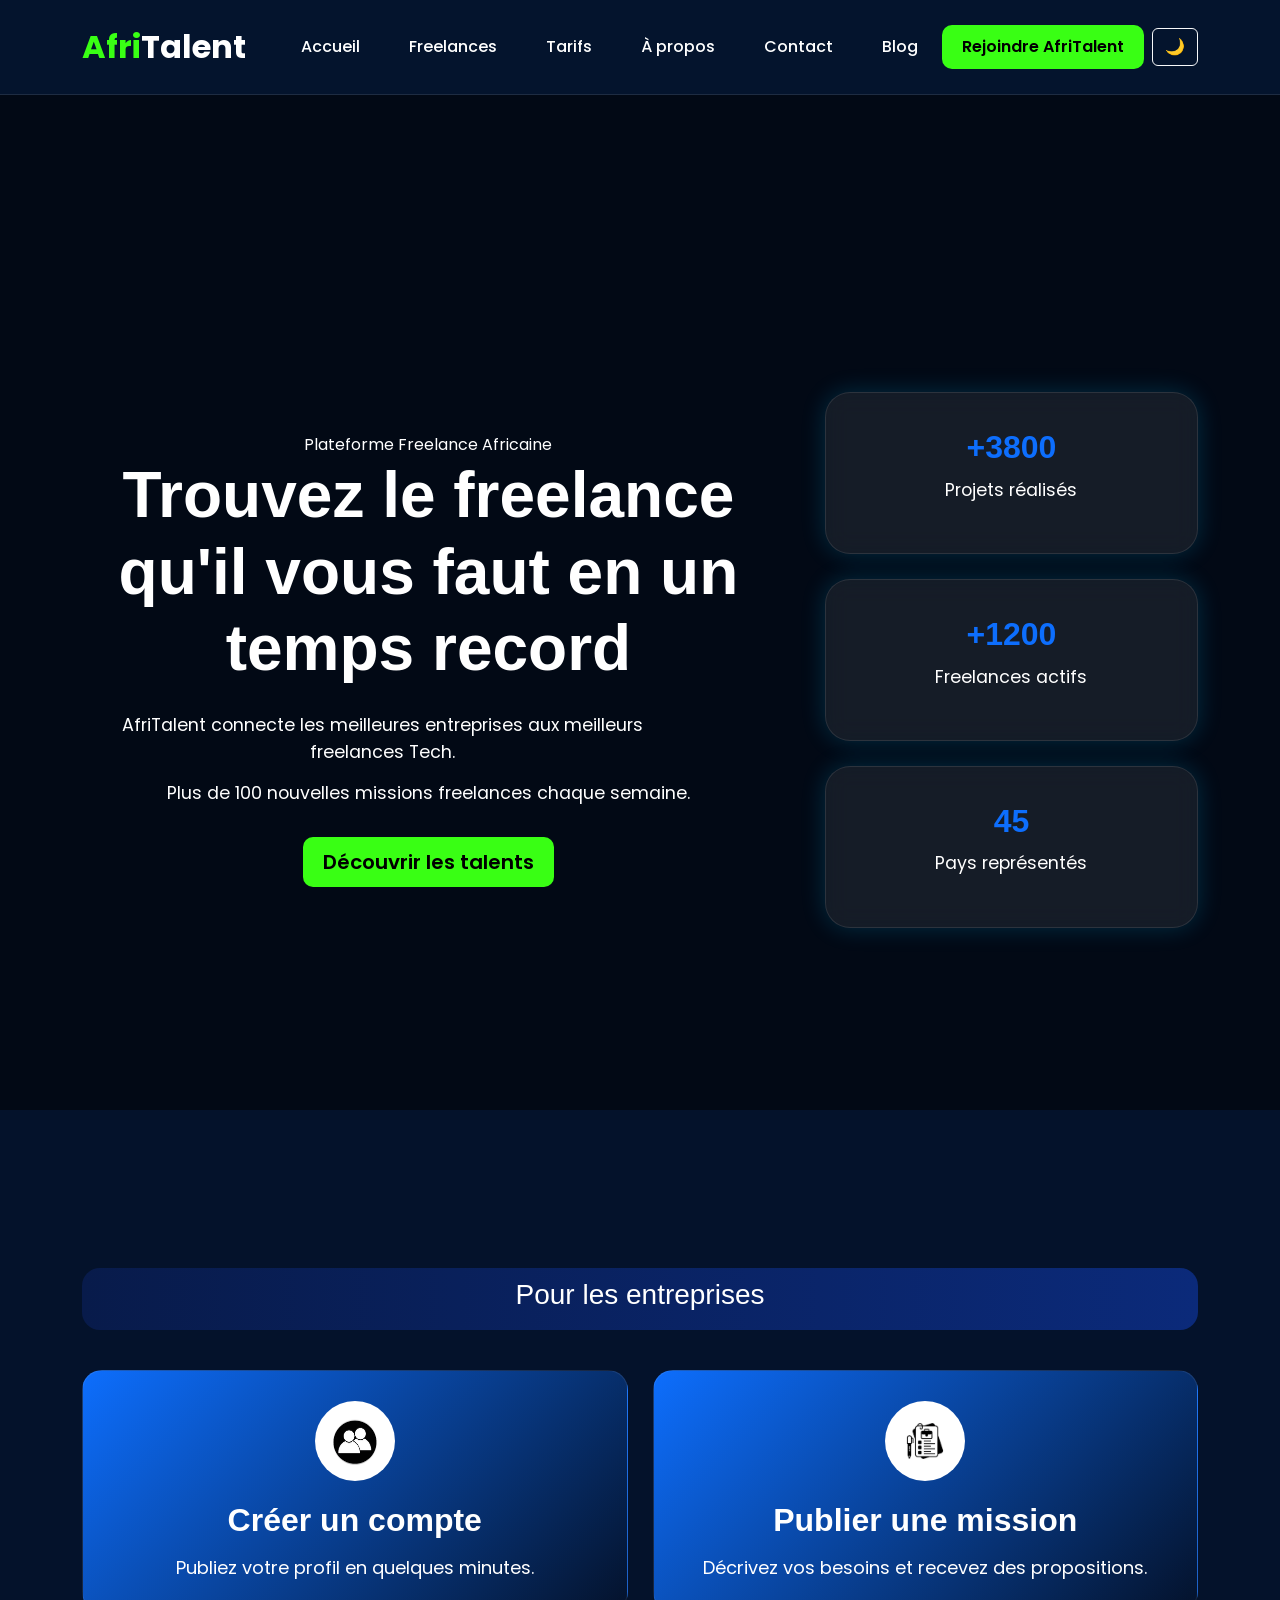
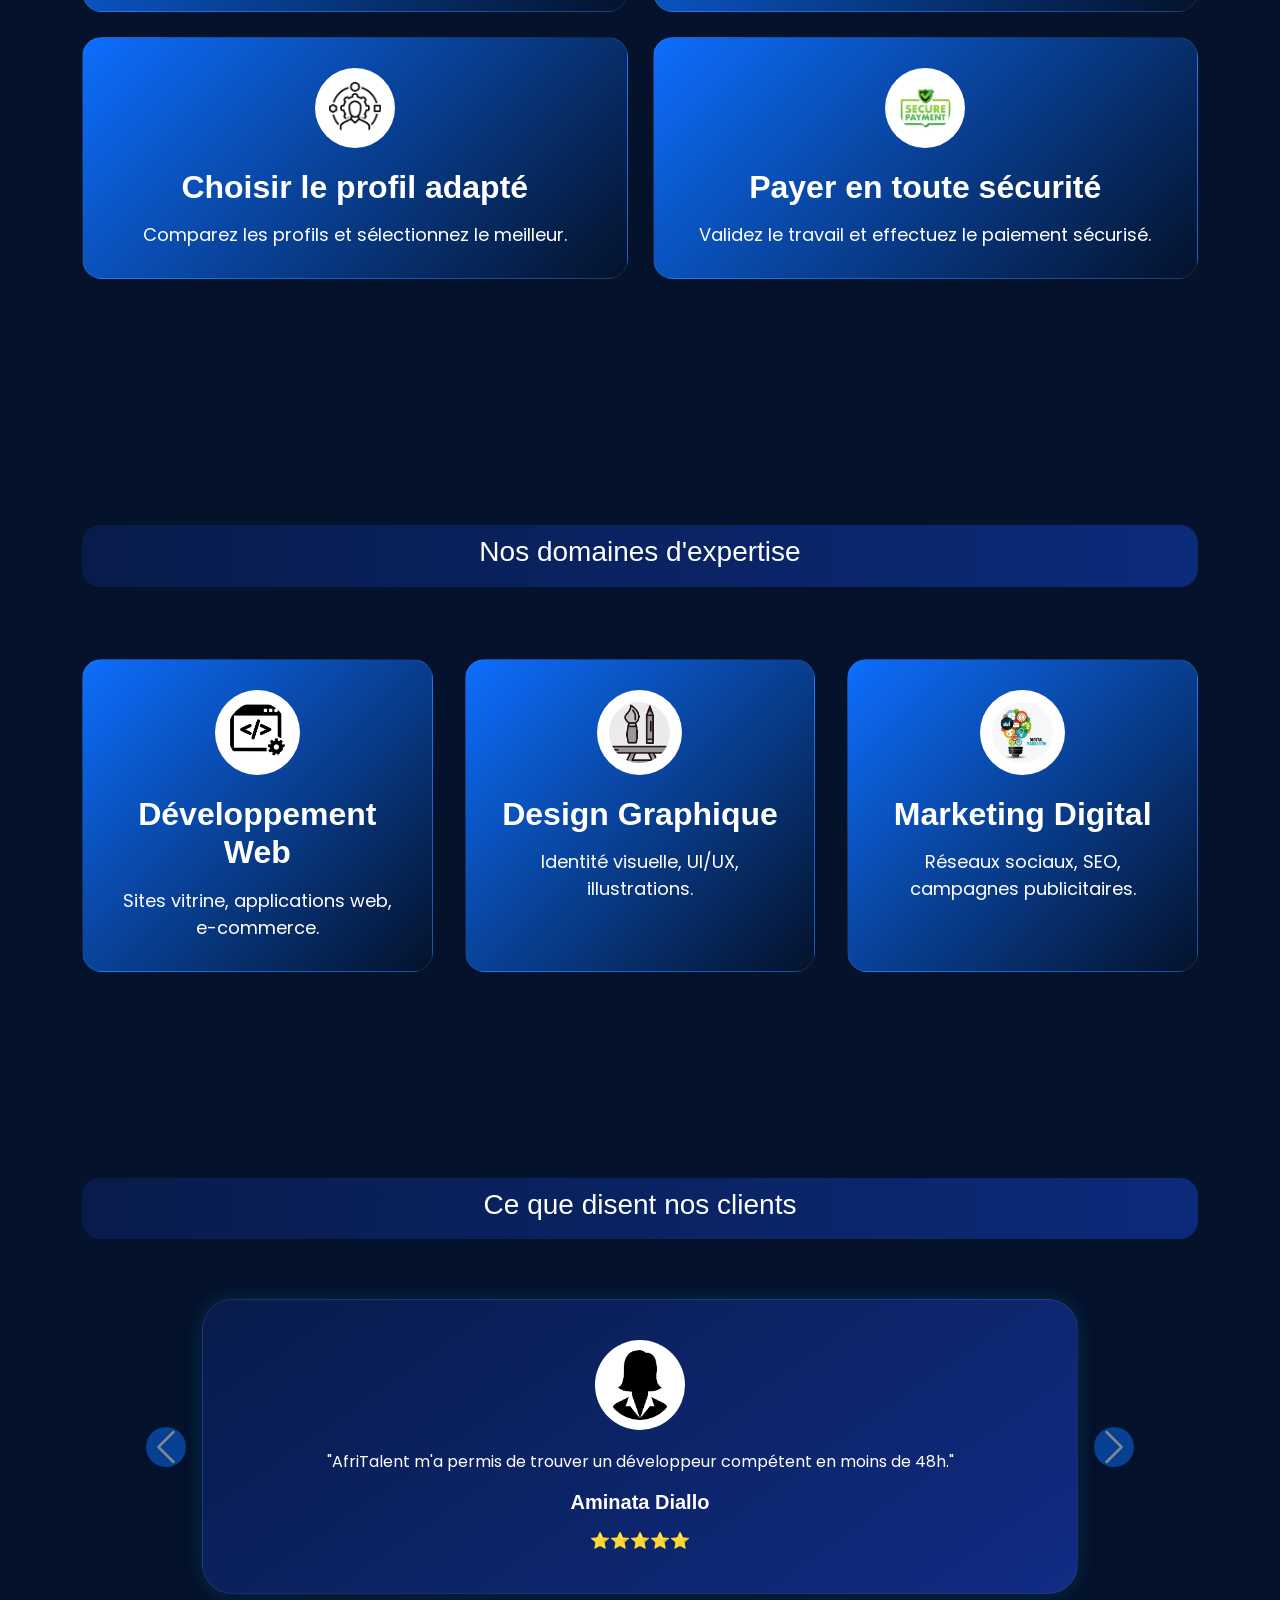
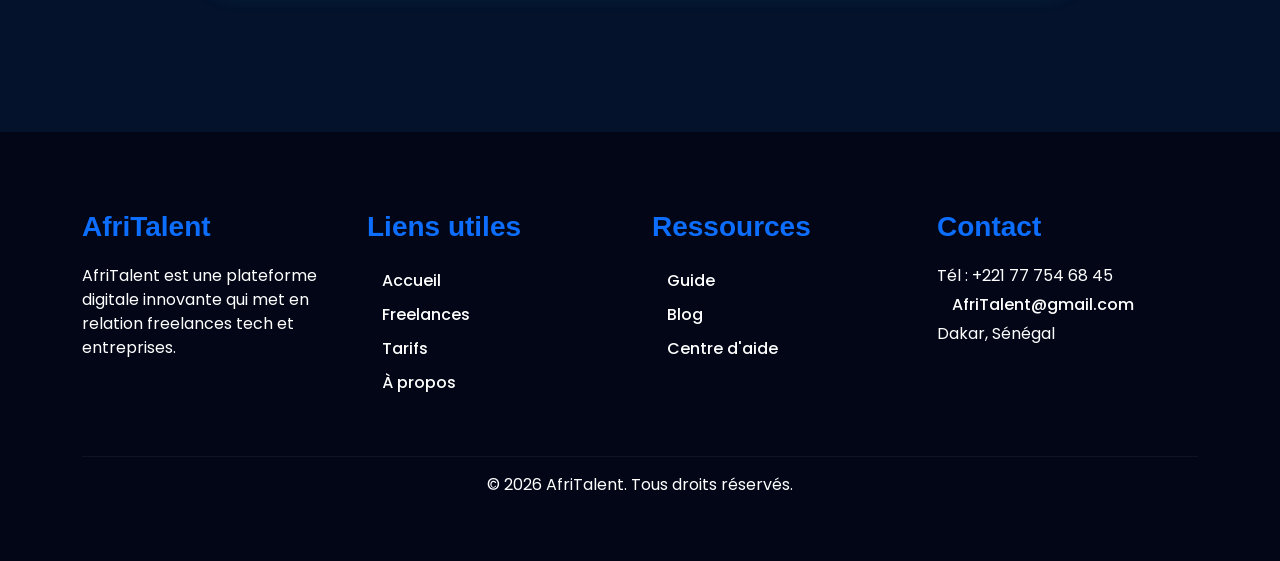
==== commit 9c4bf567: "JS : dark mode avec localStorage, navbar dynamique au scroll" ====
--- a/index.html
+++ b/index.html
@@ -79,6 +79,12 @@
                         Rejoindre AfriTalent
 
                     </a>
+                    <button id="theme-toggle"
+        class="btn btn-outline-light ms-2 mt-3 mt-lg-0">
+
+    🌙
+
+</button>
 
                 </div>
 
@@ -211,7 +217,7 @@
 
                 <div class="row g-4">
 
-                    <div class="col-md-4">
+                    <div class=" col-12 col-md-6 col-lg-4">
                         <div class="step-card service-card text-center">
                             <img src="icones/devweb.webp" class="rounded-circle" alt="">
                             <h3>Développement Web</h3>
@@ -219,7 +225,7 @@
                         </div>
                     </div>
 
-                    <div class="col-md-4">
+                    <div class=" col-12 col-md-6 col-lg-4">
                         <div class="step-card service-card text-center">
                             <img src="icones/disegn.webp" class="rounded-circle" alt="">
                             <h3>Design Graphique</h3>
@@ -227,7 +233,7 @@
                         </div>
                     </div>
 
-                    <div class="col-md-4">
+                    <div class=" col-12 col-md-6 col-lg-4">
                         <div class="step-card service-card text-center">
                             <img src="icones/marketing.webp" class="rounded-circle" alt="">
                             <h3>Marketing Digital</h3>
@@ -374,7 +380,7 @@
 
             <!-- COL 1 -->
 
-            <div class="col-md-3 mb-4">
+            <div class=" col-12 col-md-6 col-lg-3 mb-4">
 
                 <h3>AfriTalent</h3>
 
@@ -387,7 +393,7 @@
 
             <!-- COL 2 -->
 
-            <div class="col-md-3 mb-4">
+            <div class=" col-12 col-md-6 col-lg-3 mb-4">
 
                 <h3>Liens utiles</h3>
 
@@ -404,7 +410,7 @@
 
             <!-- COL 3 -->
 
-            <div class="col-md-3 mb-4">
+            <div class=" col-12 col-md-6 col-lg-3 mb-4">
 
                 <h3>Ressources</h3>
 
@@ -420,7 +426,7 @@
 
             <!-- COL 4 -->
 
-            <div class="col-md-3 mb-4">
+            <div class=" col-12 col-md-6 col-lg-3 mb-4">
 
                 <h3>Contact</h3>
 
@@ -458,6 +464,11 @@
     </div>
 
 </footer>
+<button id="backToTop">
+
+    ↑
+
+</button>
 
     <!-- Bootstrap JS -->
     <script src="https://cdn.jsdelivr.net/npm/bootstrap@5.3.0/dist/js/bootstrap.bundle.min.js"></script>
@@ -465,6 +476,7 @@
     <!-- JS -->
     <script src="js/main.js"></script>
 
+
 </body>
 
 </html>
--- a/css/style.css
+++ b/css/style.css
@@ -1502,4 +1502,283 @@
 
 .contact-header{
     margin-bottom: 120px;
-}+}
+/*RESPONSIVE DESIGN - COMMIT 5 */
+
+/* TABLETTE */
+@media screen and (max-width: 768px){
+
+    /* NAVBAR */
+    .navbar-nav{
+        text-align: center;
+        padding-top: 15px;
+    }
+
+    .navbar .btn{
+        margin-top: 15px;
+        width: 100%;
+    }
+
+    /* HERO */
+    .hero-content h1,
+    #hero-contact h1,
+    #hero-freelance h1,
+    #hero-tarifs h1{
+        font-size: 2rem;
+    }
+
+    .hero-content p{
+        font-size: 1rem;
+    }
+
+    /* CARDS */
+    .freelance-card,
+    .service-card,
+    .step-card,
+    .testimonial-card{
+        margin-bottom: 20px;
+    }
+
+    /* FORMULAIRE */
+    .contact-form-box{
+        padding: 25px;
+    }
+
+    /* MAP */
+    iframe{
+        height: 300px;
+    }
+
+    /* FOOTER */
+    footer{
+        text-align: center;
+    }
+
+}
+
+/* MOBILE */
+@media screen and (max-width: 576px){
+
+    /* HERO */
+    .hero-content h1,
+    #hero-contact h1,
+    #hero-freelance h1,
+    #hero-tarifs h1{
+        font-size: 1.5rem;
+    }
+
+    .hero-content p,
+    #hero-contact p{
+        font-size: 0.95rem;
+    }
+
+    /* BOUTONS */
+    .btn{
+        width: 100%;
+    }
+
+    /* IMAGES */
+    .freelance-img,
+    .tem-img{
+        width: 90px;
+        height: 90px;
+    }
+
+    /* ICONES */
+    .social-icon{
+        width: 45px;
+        margin: 5px;
+    }
+
+    /* TITRES */
+    h2, h3{
+        font-size: 1.3rem;
+    }
+
+    /* FOOTER */
+    footer{
+        text-align: center;
+    }
+
+}
+/*  COMMIT 6 */
+
+/* LIGHT MODE */
+
+body.light-mode{
+    background:var(--light-color);
+    color:var(--secondary-color);
+}
+
+body.light-mode .navbar{
+    background:var(--light-color);
+}
+
+body.light-mode .logo,
+body.light-mode .nav-link{
+    color:var(--secondary-color);
+}
+
+body.light-mode #foot{
+    background:var(--light-color);
+    color:var(--secondary-color);
+}
+
+/* NAVBAR SCROLL */
+
+.navbar.scrolled{
+    background:var(--secondary-color);
+    padding:10px 0;
+
+    box-shadow:
+    0 5px 20px rgba(0,0,0,0.3);
+
+    transition:0.4s;
+}
+
+/* BOUTON RETOUR HAUT */
+
+#backToTop{
+    position:fixed;
+
+    bottom:20px;
+    right:20px;
+
+    width:50px;
+    height:50px;
+
+    border:none;
+
+    border-radius:50%;
+
+    background:var(--primary-color);
+
+    color:var(--light-color);
+
+    font-size:22px;
+
+    cursor:pointer;
+
+    display:none;
+
+    z-index:999;
+
+    transition:0.3s;
+}
+
+#backToTop:hover{
+    transform:translateY(-5px);
+}
+/*  LIGHT MODE */
+
+body.light-mode{
+    background: var(--light-color);
+    color: var(--secondary-color);
+}
+
+/* NAVBAR */
+
+body.light-mode .navbar{
+    background: rgba(255,255,255,0.95);
+    box-shadow: 0 2px 10px rgba(0,0,0,0.08);
+}
+
+body.light-mode .nav-link{
+    color: var(--secondary-color);
+}
+
+body.light-mode .logo{
+    color: var(--secondary-color);
+}
+
+/* HERO */
+
+body.light-mode .hero-text,
+body.light-mode #hero-freelance p,
+body.light-mode #hero-tarifs p{
+    color:var(--secondary-color);
+}
+
+/* CARDS */
+
+body.light-mode .step-card,
+body.light-mode .service-card,
+body.light-mode .freelance-card,
+body.light-mode .testimonial-card,
+body.light-mode .card{
+    background:var(--light-color);
+    color: var(--secondary-color);
+}
+
+/* TEXTES */
+
+body.light-mode .step-card p,
+body.light-mode .service-card p,
+body.light-mode .freelance-card p,
+body.light-mode .testimonial-card p{
+    color: var(--secondary-color);
+}
+
+body.light-mode .freelance-card h4{
+    color: var(--secondary-color);
+}
+
+/* FILTRES */
+
+body.light-mode .btn-outline-success{
+    color: var(--secondary-color);
+    border-color: var(--primary-color);
+}
+
+body.light-mode .btn-outline-success:hover{
+    color:var(--light-color);
+}
+
+/* FOOTER */
+
+body.light-mode #foot{
+    background: var(--light-color);
+}
+
+body.light-mode #foot .nav-link,
+body.light-mode #foot p,
+body.light-mode #foot li{
+    color: var(--secondary-color);
+}
+
+/* ACCORDION */
+
+body.light-mode .accordion-item{
+    background: var(--light-color);
+}
+
+body.light-mode .accordion-button{
+    background: var(--light-color);
+    color: var(--secondary-color);
+}
+
+body.light-mode .accordion-body{
+    background: var(--light-color);
+    color: var(--secondary-color);
+}
+/* CORRECTION TEXTES MODE CLAIR */
+
+body.light-mode p,
+body.light-mode li,
+body.light-mode small,
+body.light-mode span{
+    color: var(--secondary-color) ;
+}
+
+/* SECTION ABOUT */
+
+body.light-mode #hero p{
+    color: var(--secondary-color) ;
+}
+
+/* HERO CONTENT */
+
+body.light-mode .hero-content p{
+    color: var(--secondary-color) ;
+}
+
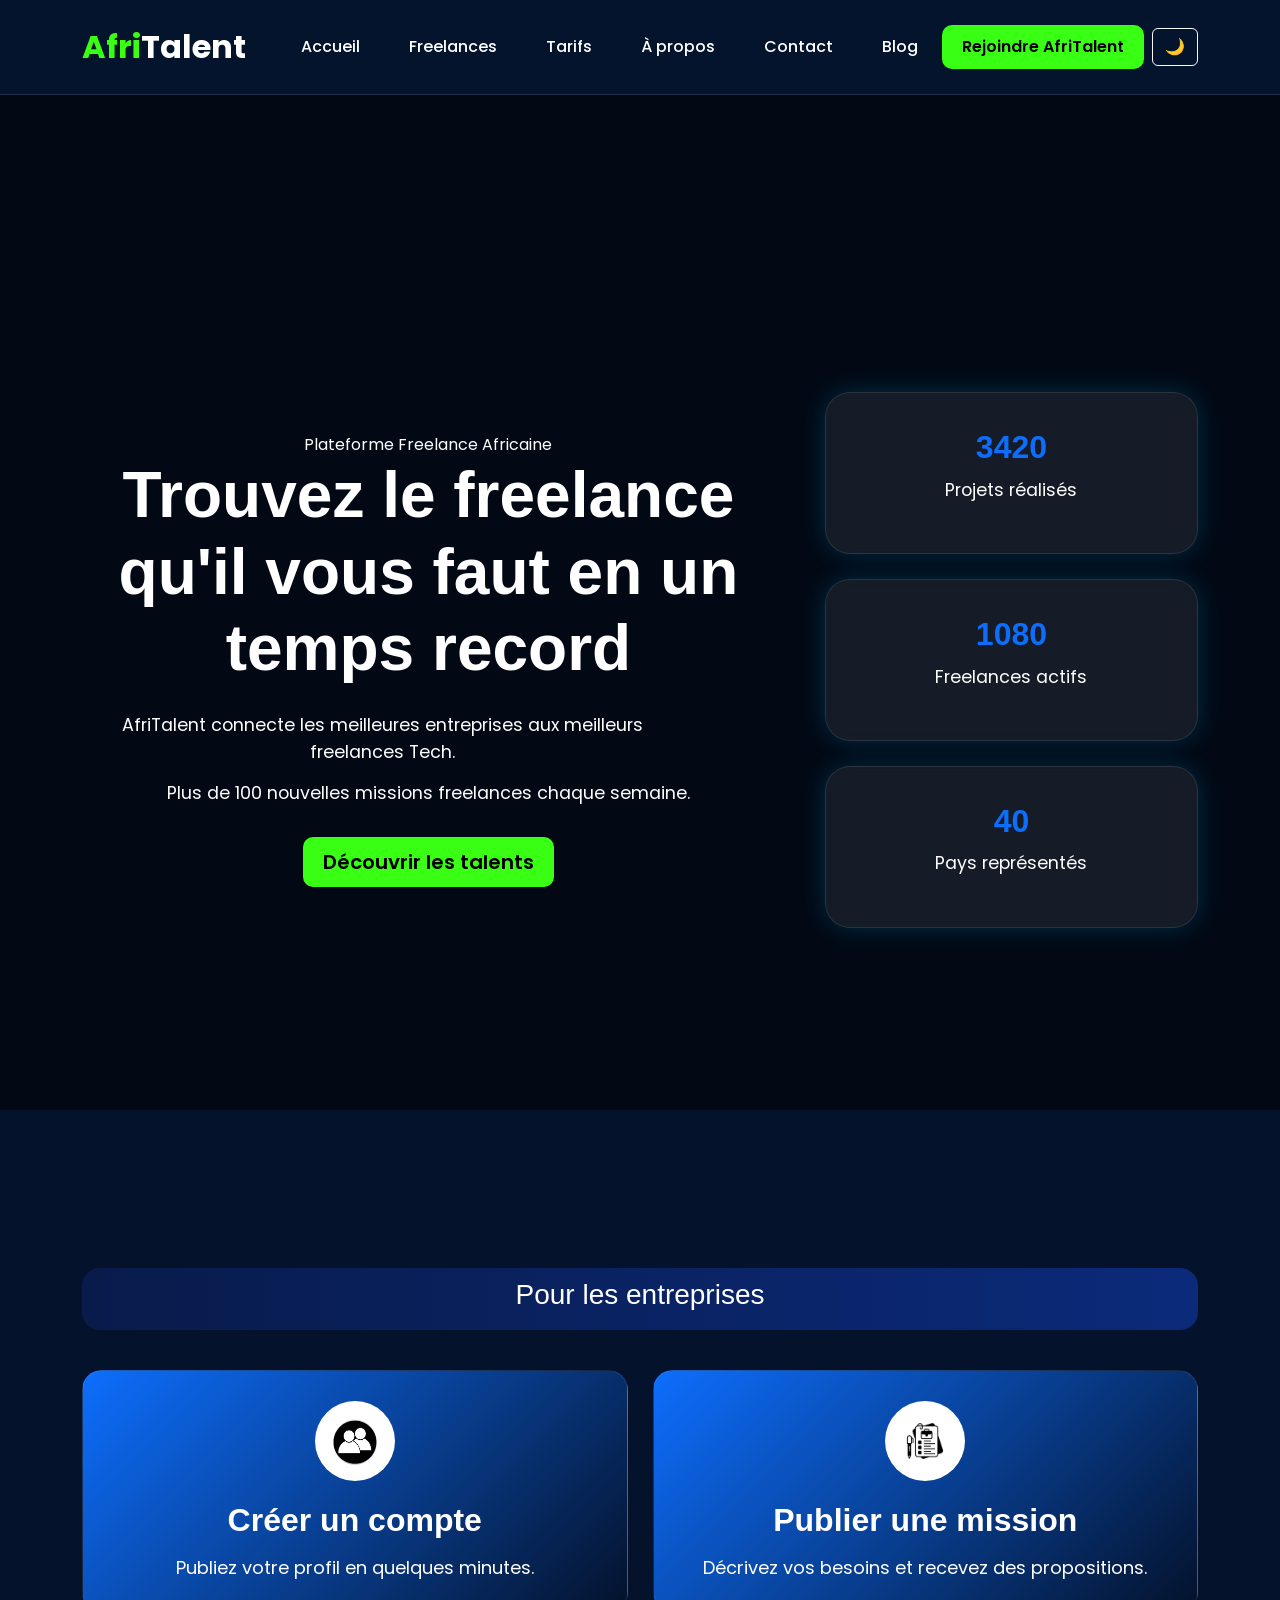
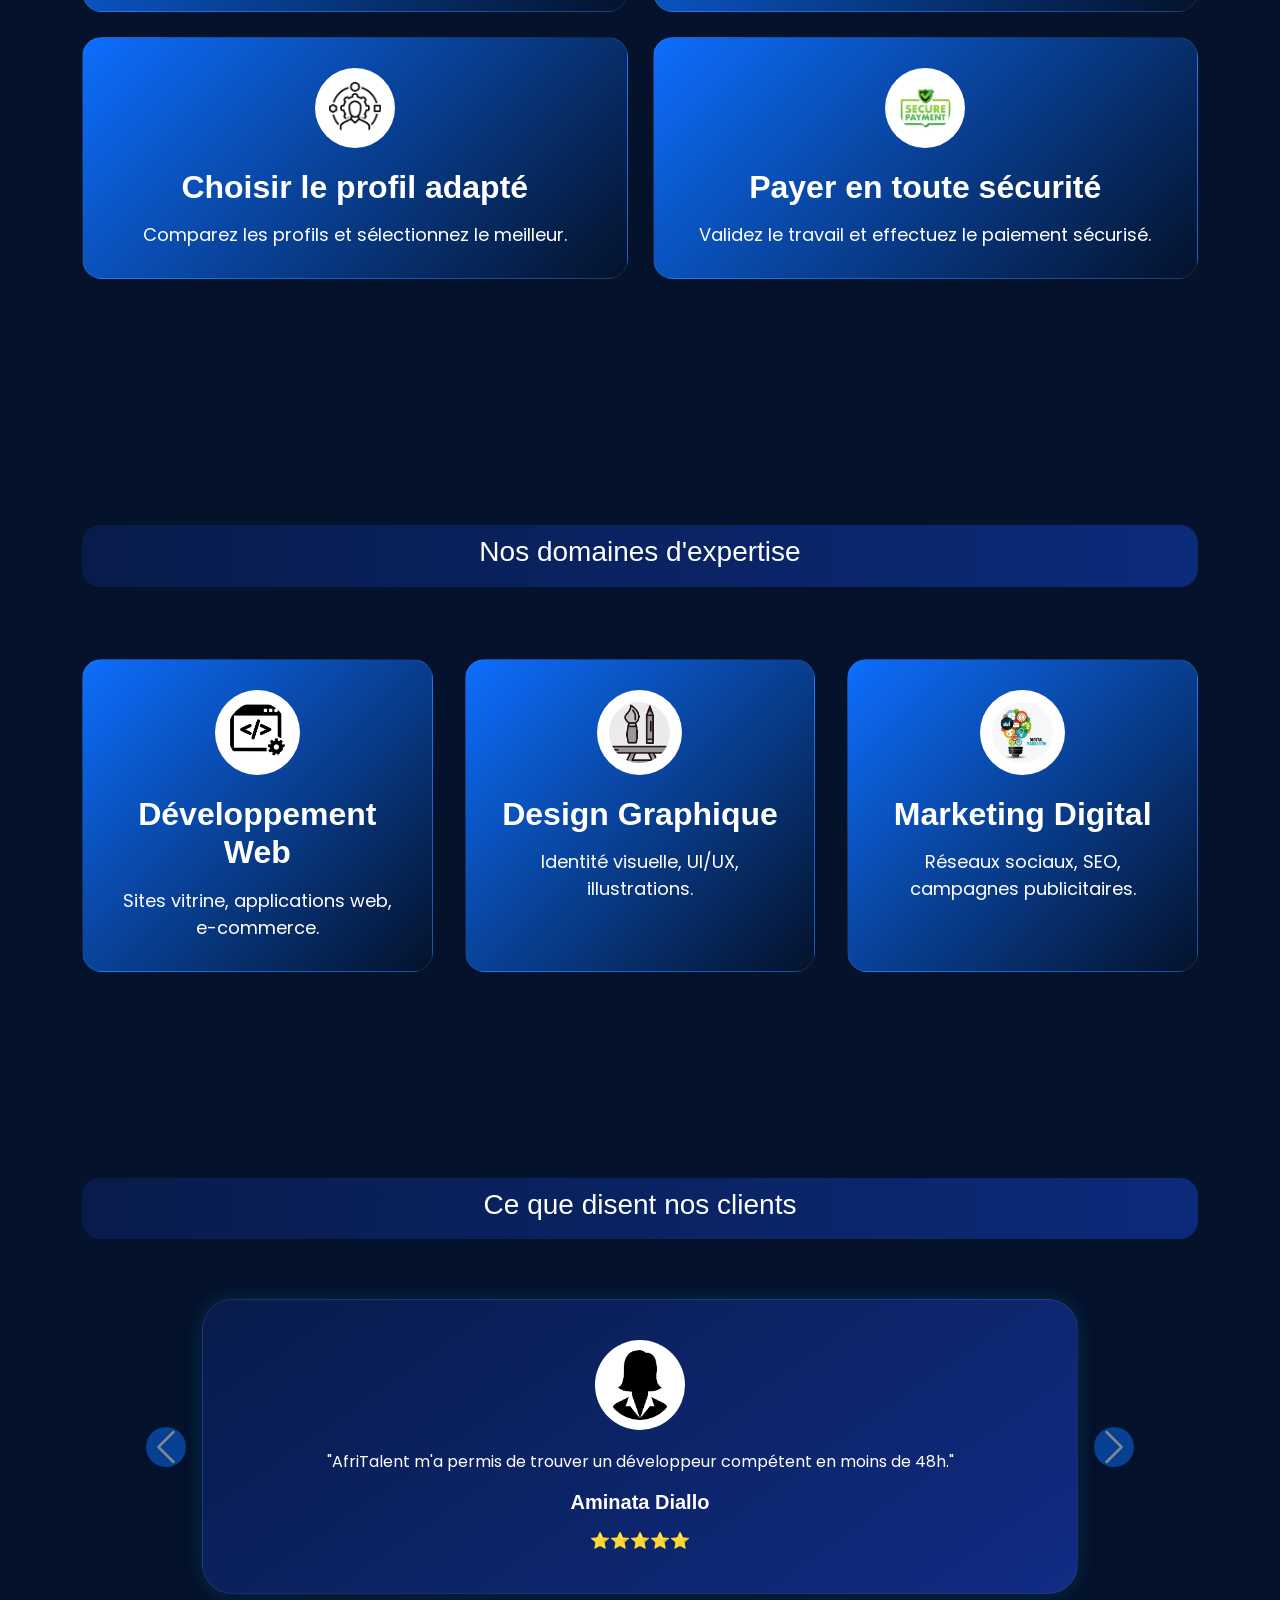
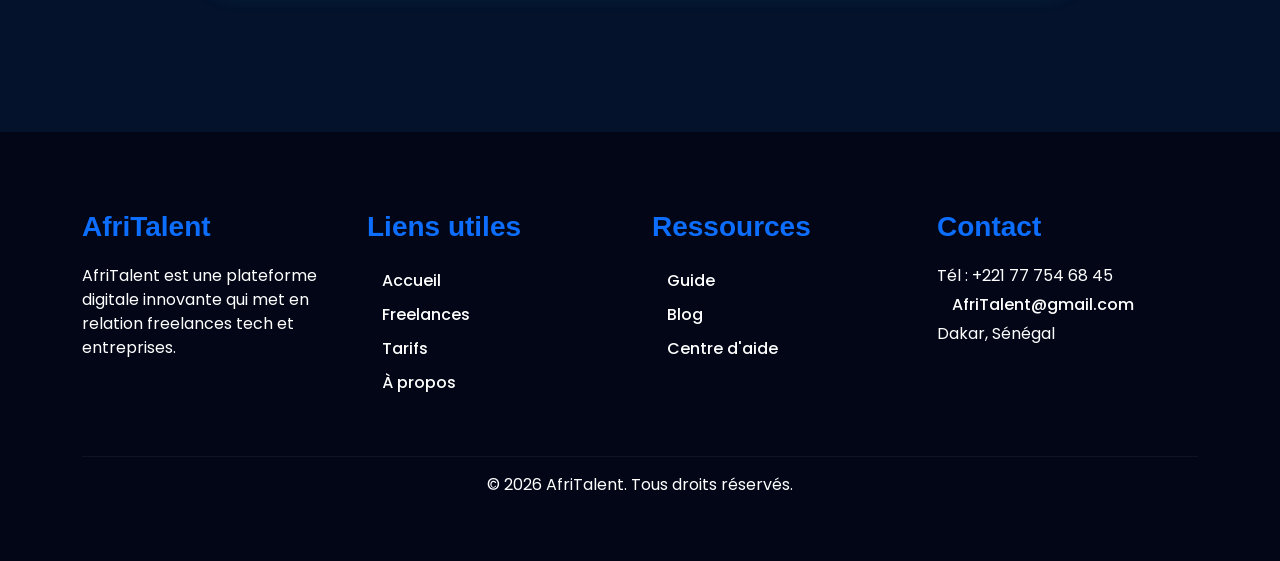
==== commit 4d456c0c: "JS : compteurs animés au scroll et animations fade-in des sections" ====
--- a/index.html
+++ b/index.html
@@ -147,17 +147,23 @@
                     <div class="hero-right">
 
                         <div class="hero-card">
-                            <h3>+3800</h3>
+                            <h3 class="counter-number" data-target="3800">
+        0
+    </h3>
                             <p>Projets réalisés</p>
                         </div>
 
                         <div class="hero-card">
-                            <h3>+1200</h3>
+                            <h3 class="counter-number" data-target="1200">
+        0
+    </h3>
                             <p>Freelances actifs</p>
                         </div>
 
                         <div class="hero-card">
-                            <h3>45</h3>
+                            <h3 class="counter-number" data-target="45">
+        0
+    </h3>
                             <p>Pays représentés</p>
                         </div>
 
--- a/css/style.css
+++ b/css/style.css
@@ -1781,4 +1781,16 @@
 body.light-mode .hero-content p{
     color: var(--secondary-color) ;
 }
-
+/*FADE IN ANIMATION*/
+
+.fade-in{
+    opacity: 0;
+    transform: translateY(40px);
+    transition: all 1s ease;
+}
+
+.fade-in.show{
+    opacity: 1;
+    transform: translateY(0);
+}
+
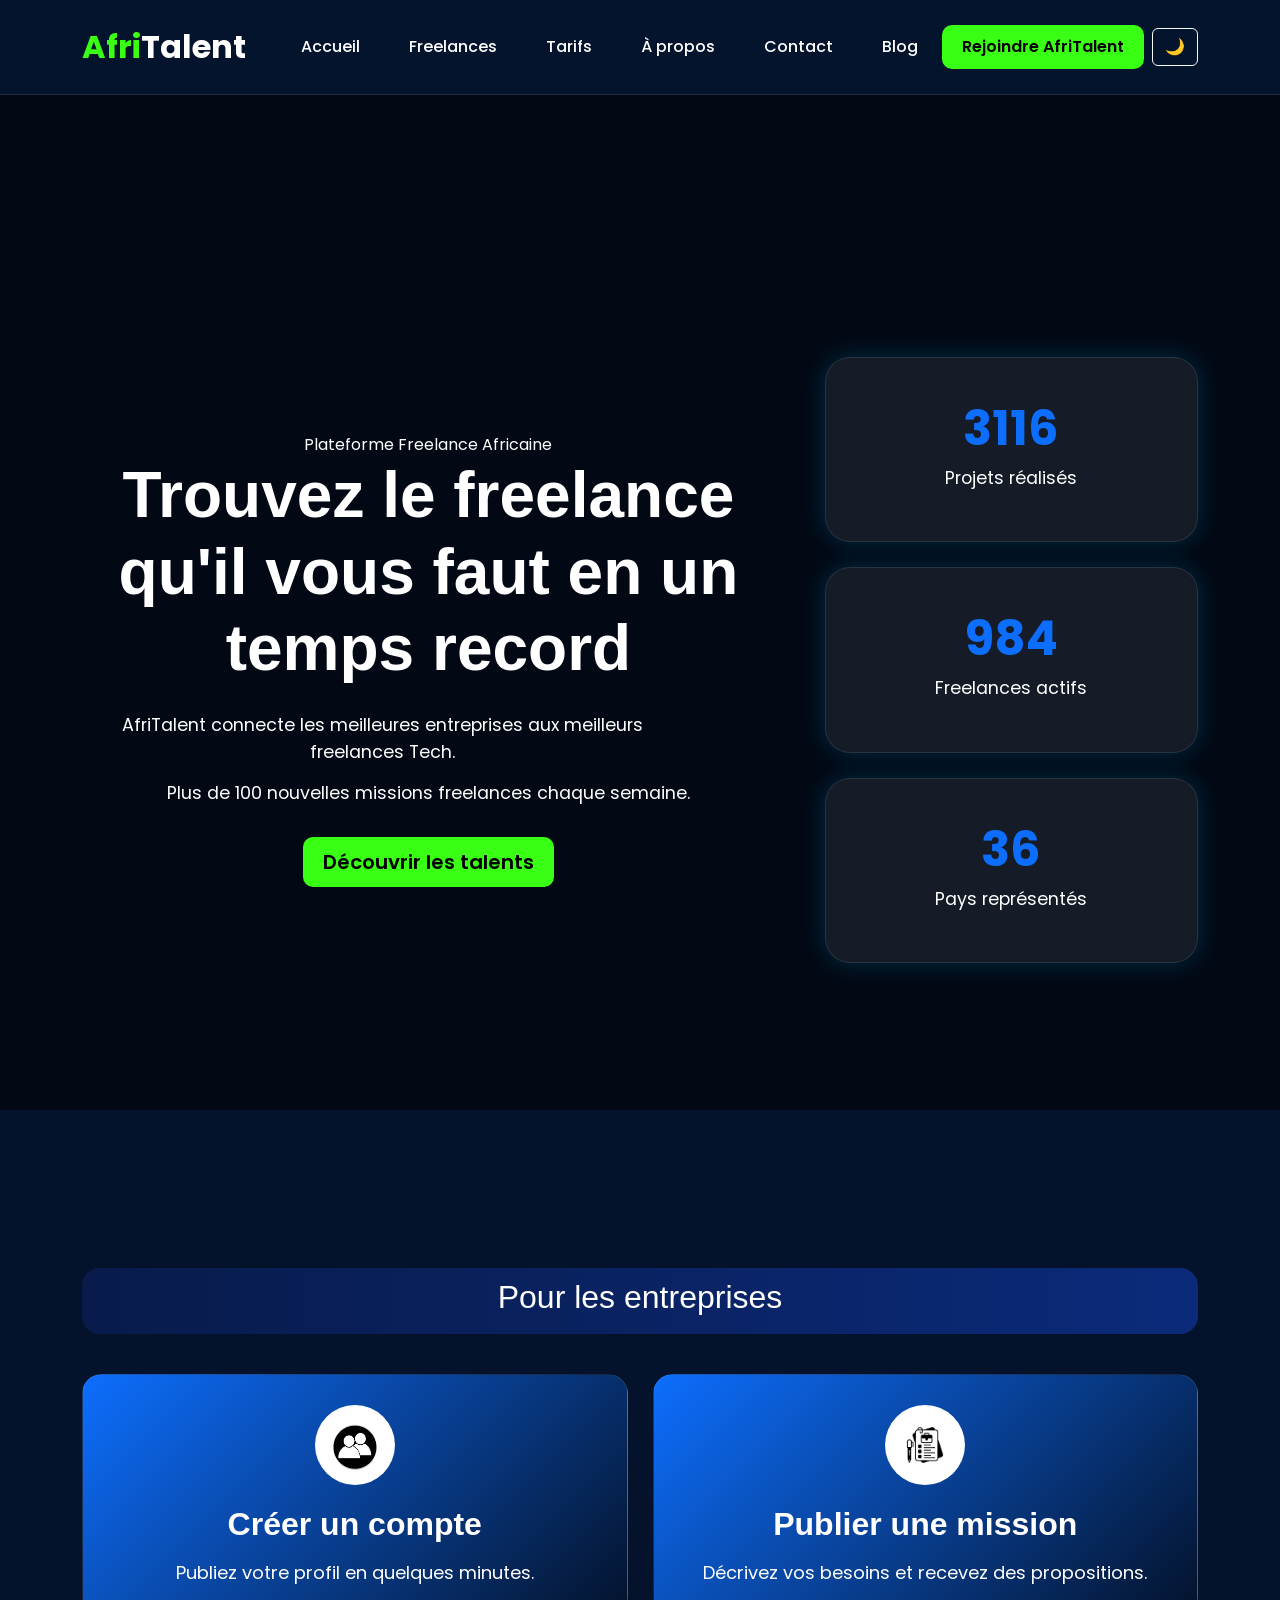
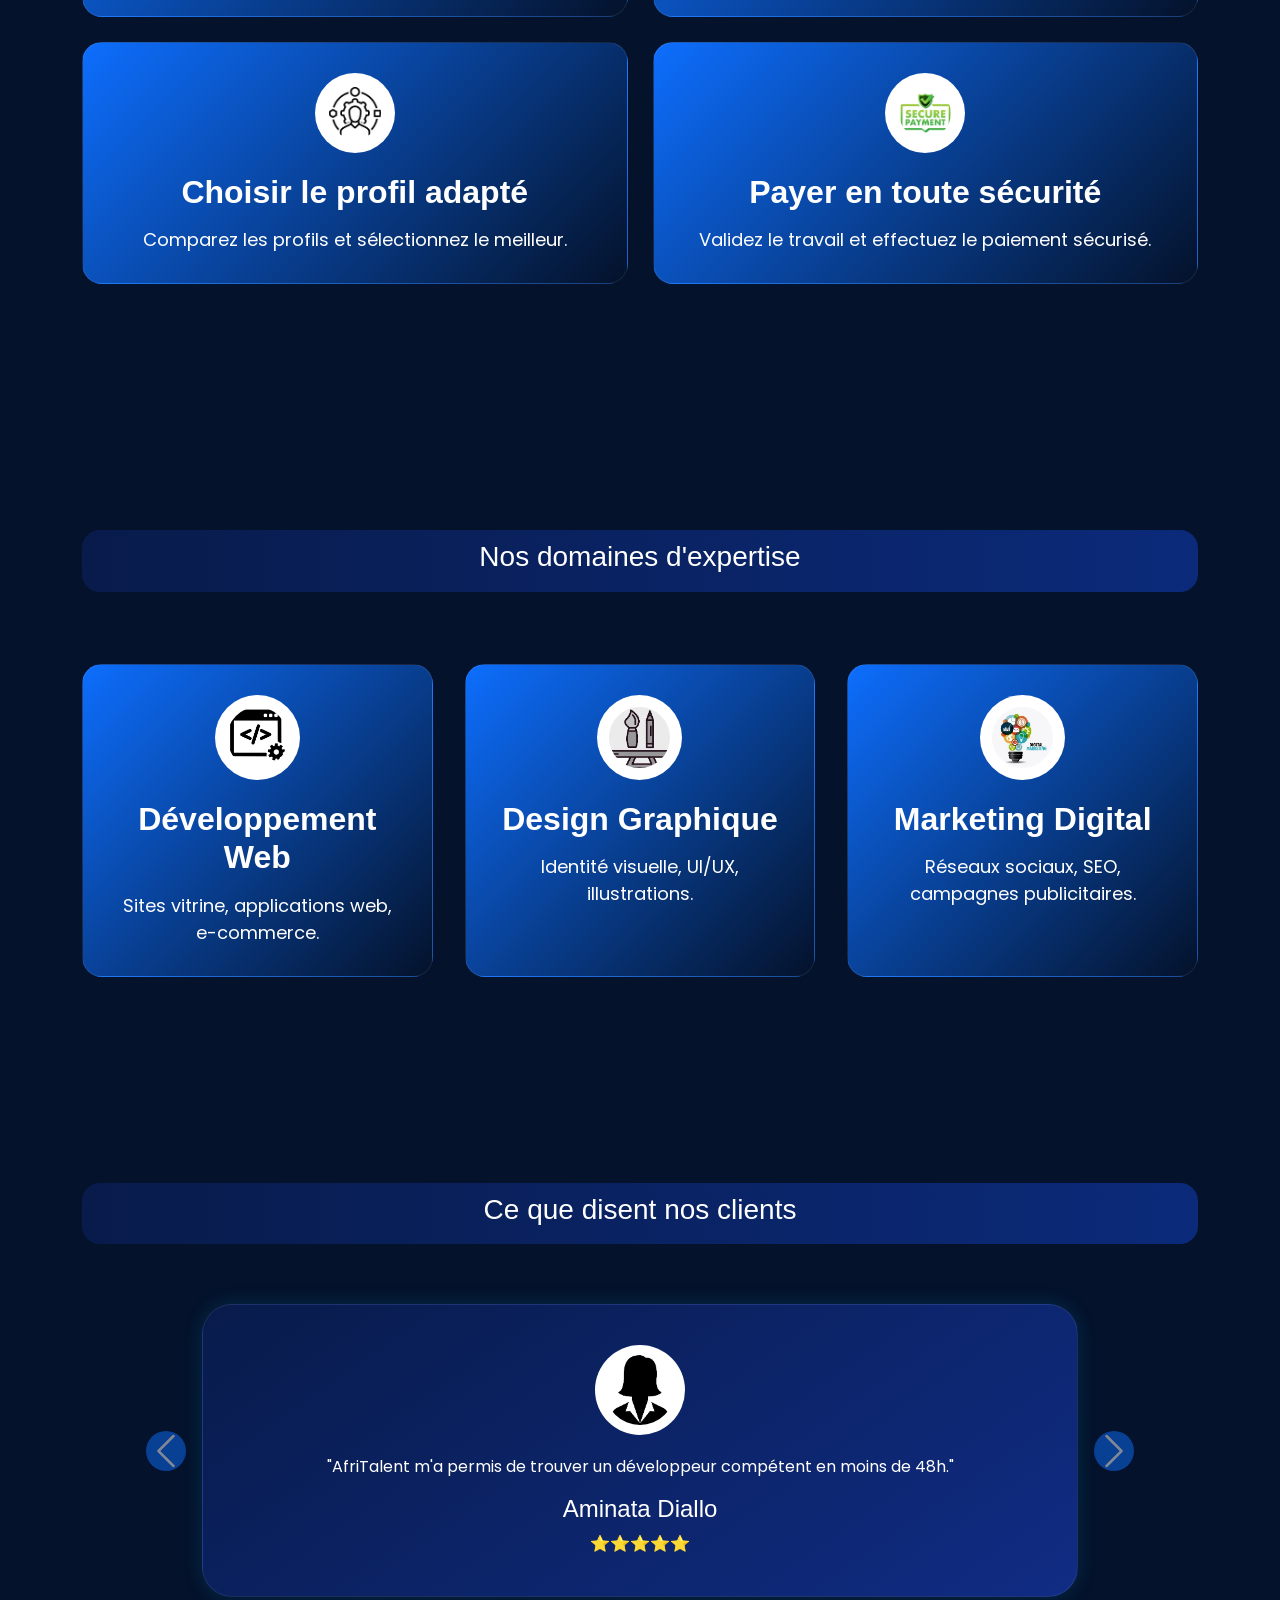
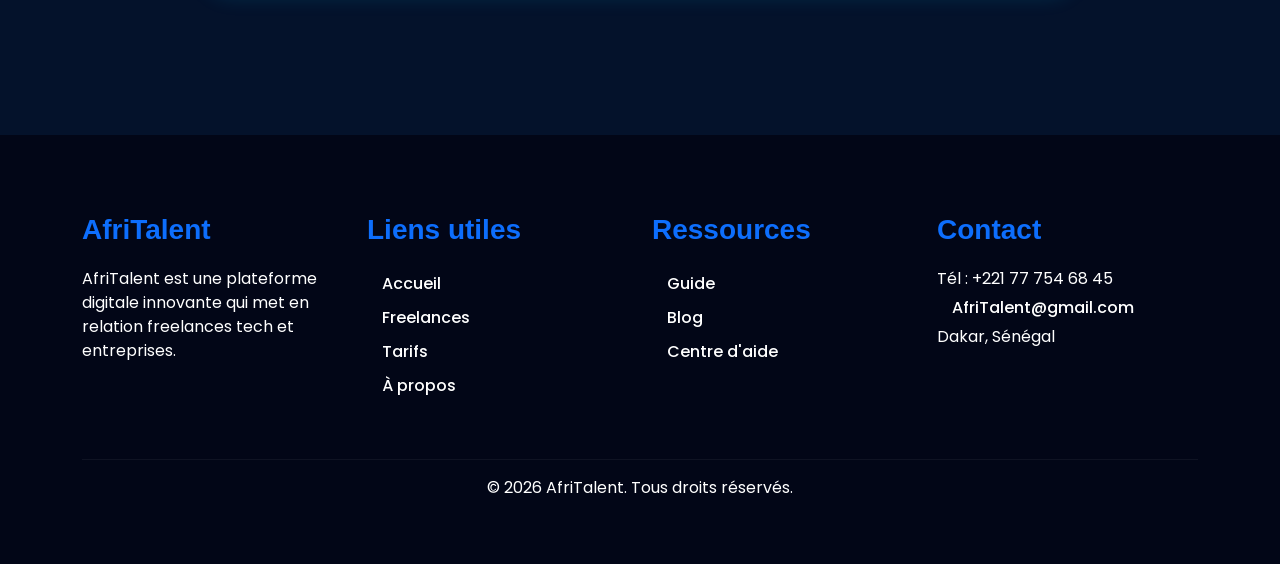
==== commit 277b3594: "Finalisation : corrections responsive, optimisation du code et commentaires" ====
--- a/index.html
+++ b/index.html
@@ -1,488 +1,437 @@
-<!DOCTYPE html>
+<!doctype html>
 <html lang="fr">
-
-<head>
-    <meta charset="UTF-8">
-    <meta name="viewport" content="width=device-width, initial-scale=1.0">
+  <head>
+    <meta charset="UTF-8" />
+    <meta name="viewport" content="width=device-width, initial-scale=1.0" />
 
     <title>AfriTalent - Accueil</title>
 
     <!-- Google Fonts -->
-    <link rel="preconnect" href="https://fonts.googleapis.com">
-    <link rel="preconnect" href="https://fonts.gstatic.com" crossorigin>
-
-    <link href="https://fonts.googleapis.com/css2?family=Poppins:wght@300;400;500;600;700&display=swap" rel="stylesheet">
+    <link rel="preconnect" href="https://fonts.googleapis.com" />
+    <link rel="preconnect" href="https://fonts.gstatic.com" crossorigin />
+
+    <link
+      href="https://fonts.googleapis.com/css2?family=Poppins:wght@300;400;500;600;700&display=swap"
+      rel="stylesheet"
+    />
 
     <!-- Bootstrap -->
-    <link href="https://cdn.jsdelivr.net/npm/bootstrap@5.3.0/dist/css/bootstrap.min.css" rel="stylesheet">
+    <link
+      href="https://cdn.jsdelivr.net/npm/bootstrap@5.3.0/dist/css/bootstrap.min.css"
+      rel="stylesheet"
+    />
 
     <!-- CSS -->
-    <link rel="stylesheet" href="css/style.css">
-</head>
-
-<body>
-
+    <link rel="stylesheet" href="css/style.css" />
+  </head>
+
+  <body>
     <!-- NAVBAR -->
     <header>
-
-        <nav class="navbar navbar-expand-lg navbar-dark fixed-top">
-
-            <div class="container">
-
-                <a class="navbar-brand logo" href="index.html">
-                    <span>Afri</span>Talent
-                </a>
-
-                <button class="navbar-toggler"
-                        type="button"
-                        data-bs-toggle="collapse"
-                        data-bs-target="#navMenu">
-
-                    <span class="navbar-toggler-icon"></span>
-
-                </button>
-
-                <div class="collapse navbar-collapse justify-content-between align-items-center"
-                     id="navMenu">
-
-                    <ul class="navbar-nav ms-auto">
-
-                        <li class="nav-item">
-                            <a class="nav-link active" href="index.html">Accueil</a>
-                        </li>
-
-                        <li class="nav-item">
-                            <a class="nav-link" href="freelances.html">Freelances</a>
-                        </li>
-
-                        <li class="nav-item">
-                            <a class="nav-link" href="tarifs.html">Tarifs</a>
-                        </li>
-
-                        <li class="nav-item">
-                            <a class="nav-link" href="about.html">À propos</a>
-                        </li>
-
-                        <li class="nav-item">
-                            <a class="nav-link" href="contact.html">Contact</a>
-                        </li>
-
-                        <li class="nav-item">
-                            <a class="nav-link" href="#">Blog</a>
-                        </li>
-
-                    </ul>
-
-                    <a href="contact.html"
-                       class="btn btn-primary ms-lg-3 mt-3 mt-lg-0">
-
-                        Rejoindre AfriTalent
-
-                    </a>
-                    <button id="theme-toggle"
-        class="btn btn-outline-light ms-2 mt-3 mt-lg-0">
-
-    🌙
-
-</button>
-
-                </div>
-
-            </div>
-
-        </nav>
-
+      <nav class="navbar navbar-expand-lg navbar-dark fixed-top">
+        <div class="container">
+          <a class="navbar-brand logo" href="index.html">
+            <span>Afri</span>Talent
+          </a>
+
+          <button
+            class="navbar-toggler"
+            type="button"
+            data-bs-toggle="collapse"
+            data-bs-target="#navMenu"
+          >
+            <span class="navbar-toggler-icon"></span>
+          </button>
+
+          <div
+            class="collapse navbar-collapse justify-content-between align-items-center"
+            id="navMenu"
+          >
+            <ul class="navbar-nav ms-auto">
+              <li class="nav-item">
+                <a class="nav-link active" href="index.html">Accueil</a>
+              </li>
+
+              <li class="nav-item">
+                <a class="nav-link" href="freelances.html">Freelances</a>
+              </li>
+
+              <li class="nav-item">
+                <a class="nav-link" href="tarifs.html">Tarifs</a>
+              </li>
+
+              <li class="nav-item">
+                <a class="nav-link" href="about.html">À propos</a>
+              </li>
+
+              <li class="nav-item">
+                <a class="nav-link" href="contact.html">Contact</a>
+              </li>
+
+              <li class="nav-item">
+                <a class="nav-link" href="#">Blog</a>
+              </li>
+            </ul>
+
+            <a href="contact.html" class="btn btn-primary ms-lg-3 mt-3 mt-lg-0">
+              Rejoindre AfriTalent
+            </a>
+            <button
+              id="theme-toggle"
+              class="btn btn-outline-light ms-2 mt-3 mt-lg-0"
+            >
+              🌙
+            </button>
+          </div>
+        </div>
+      </nav>
     </header>
 
     <!-- MAIN -->
     <main>
-
-        <!-- HERO -->
-        <section id="herol">
-
-            <div class="vid">
-
-                <video autoplay muted loop playsinline class="video">
-
-                    <source src="videos/video2.mp4" type="video/mp4">
-
-                </video>
-
-                <div class="vid-overlay"></div>
-
-            </div>
-
-            <div id="fond" class="container">
-
-                <div class="hero-grid">
-
-                    <div class="hero-left">
-
-                        <span class="hero-badge">
-                            Plateforme Freelance Africaine
-                        </span>
-
-                        <h1 id="free">
-                            Trouvez le freelance qu'il vous faut en un temps record
-                        </h1>
-
-                        <p class="hero-text">
-                            AfriTalent connecte les meilleures entreprises
-                            aux meilleurs freelances Tech.
-                        </p>
-
-                        <p>
-                            Plus de 100 nouvelles missions freelances chaque semaine.
-                        </p>
-
-                        <a href="freelances.html"
-                           class="btn btn-primary btn-lg mt-3">
-
-                            Découvrir les talents
-
-                        </a>
-
-                    </div>
-
-                    <div class="hero-right">
-
-                        <div class="hero-card">
-                            <h3 class="counter-number" data-target="3800">
-        0
-    </h3>
-                            <p>Projets réalisés</p>
-                        </div>
-
-                        <div class="hero-card">
-                            <h3 class="counter-number" data-target="1200">
-        0
-    </h3>
-                            <p>Freelances actifs</p>
-                        </div>
-
-                        <div class="hero-card">
-                            <h3 class="counter-number" data-target="45">
-        0
-    </h3>
-                            <p>Pays représentés</p>
-                        </div>
-
-                    </div>
-
+      <!-- HERO -->
+      <section id="herol">
+        <div class="vid">
+          <video autoplay muted loop playsinline class="video">
+            <source src="videos/video2.mp4" type="video/mp4" />
+          </video>
+
+          <div class="vid-overlay"></div>
+        </div>
+
+        <div id="fond" class="container">
+          <div class="hero-grid">
+            <div class="hero-left">
+              <span class="hero-badge"> Plateforme Freelance Africaine </span>
+
+              <h1 id="free">
+                Trouvez le freelance qu'il vous faut en un temps record
+              </h1>
+
+              <p class="hero-text">
+                AfriTalent connecte les meilleures entreprises aux meilleurs
+                freelances Tech.
+              </p>
+
+              <p>Plus de 100 nouvelles missions freelances chaque semaine.</p>
+
+              <a href="freelances.html" class="btn btn-primary btn-lg mt-3">
+                Découvrir les talents
+              </a>
+            </div>
+
+            <div class="hero-right">
+              <div class="hero-card">
+                <span class="counter-number" data-target="3800"> 0 </span>
+                <p>Projets réalisés</p>
+              </div>
+
+              <div class="hero-card">
+                <span class="counter-number" data-target="1200"> 0 </span>
+                <p>Freelances actifs</p>
+              </div>
+
+              <div class="hero-card">
+                <span class="counter-number" data-target="45"> 0 </span>
+                <p>Pays représentés</p>
+              </div>
+            </div>
+          </div>
+        </div>
+      </section>
+
+      <!-- COMMENT ÇA MARCHE -->
+      <section class="container py-5">
+        <nav class="navbar-section text-center">
+          <h2>Pour les entreprises</h2>
+        </nav>
+
+        <div class="bento-grid">
+          <div class="step-card large-card text-center">
+            <img
+              src="icones/icone_personne.webp"
+              class="rounded-circle"
+              alt="creer un compte"
+            />
+            <h3>Créer un compte</h3>
+            <p>Publiez votre profil en quelques minutes.</p>
+          </div>
+
+          <div class="step-card text-center">
+            <img
+              src="icones/description3.webp"
+              class="rounded-circle"
+              alt="publier une mission"
+            />
+            <h3>Publier une mission</h3>
+            <p>Décrivez vos besoins et recevez des propositions.</p>
+          </div>
+
+          <div class="step-card text-center">
+            <img
+              src="icones/profil.webp"
+              class="rounded-circle"
+              alt="choisir un profil"
+            />
+            <h3>Choisir le profil adapté</h3>
+            <p>Comparez les profils et sélectionnez le meilleur.</p>
+          </div>
+
+          <div class="step-card wide-card text-center">
+            <img
+              src="icones/payement.webp"
+              class="rounded-circle"
+              alt="payer en toute sécurité"
+            />
+            <h3>Payer en toute sécurité</h3>
+            <p>Validez le travail et effectuez le paiement sécurisé.</p>
+          </div>
+        </div>
+      </section>
+
+      <!-- SERVICES -->
+      <section id="services">
+        <div class="container py-5">
+          <nav class="navbar-section text-center">
+            <h3>Nos domaines d'expertise</h3>
+          </nav>
+
+          <div class="row g-4">
+            <div class="col-12 col-md-6 col-lg-4">
+              <div class="step-card service-card text-center">
+                <img
+                  src="icones/devweb.webp"
+                  class="rounded-circle"
+                  alt="développement web"
+                />
+                <h3>Développement Web</h3>
+                <p>Sites vitrine, applications web, e-commerce.</p>
+              </div>
+            </div>
+
+            <div class="col-12 col-md-6 col-lg-4">
+              <div class="step-card service-card text-center">
+                <img
+                  src="icones/disegn.webp"
+                  class="rounded-circle"
+                  alt="design graphique"
+                />
+                <h3>Design Graphique</h3>
+                <p>Identité visuelle, UI/UX, illustrations.</p>
+              </div>
+            </div>
+
+            <div class="col-12 col-md-6 col-lg-4">
+              <div class="step-card service-card text-center">
+                <img
+                  src="icones/marketing.webp"
+                  class="rounded-circle"
+                  alt="marketing digital"
+                />
+                <h3>Marketing Digital</h3>
+                <p>Réseaux sociaux, SEO, campagnes publicitaires.</p>
+              </div>
+            </div>
+          </div>
+        </div>
+      </section>
+
+      <!-- TEMOIGNAGES -->
+      <section id="temoignages">
+        <div class="container py-5">
+          <nav class="navbar-section text-center">
+            <h3>Ce que disent nos clients</h3>
+          </nav>
+
+          <div
+            id="testimonialCarousel"
+            class="carousel slide"
+            data-bs-ride="carousel"
+          >
+            <div class="carousel-inner">
+              <div class="carousel-item active">
+                <div class="testimonial-card text-center">
+                  <img
+                    src="icones/tem1.webp"
+                    class="tem-img rounded-circle"
+                    alt="Aminata Diallo"
+                  />
+
+                  <p>
+                    "AfriTalent m'a permis de trouver un développeur compétent
+                    en moins de 48h."
+                  </p>
+
+                  <h4>Aminata Diallo</h4>
+
+                  <span>⭐⭐⭐⭐⭐</span>
                 </div>
-
-            </div>
-
-        </section>
-
-        <!-- COMMENT ÇA MARCHE -->
-        <section class="container py-5">
-
-            <nav class="navbar-section text-center">
-                <h3>Pour les entreprises</h3>
-            </nav>
-
-            <div class="bento-grid">
-
-                <div class="step-card large-card text-center">
-                    <img src="icones/icone personne.webp" class="rounded-circle" alt="">
-                    <h3>Créer un compte</h3>
-                    <p>Publiez votre profil en quelques minutes.</p>
+              </div>
+
+              <div class="carousel-item">
+                <div class="testimonial-card text-center">
+                  <img
+                    src="icones/tem2.webp"
+                    class="tem-img rounded-circle"
+                    alt="Sophie Mbaye"
+                  />
+
+                  <p>
+                    "Nous avons trouvé un développeur React en moins de 24h."
+                  </p>
+
+                  <h4>Sophie Mbaye</h4>
+
+                  <span>⭐⭐⭐⭐⭐</span>
                 </div>
-
-                <div class="step-card text-center">
-                    <img src="icones/description3.webp" class="rounded-circle" alt="">
-                    <h3>Publier une mission</h3>
-                    <p>Décrivez vos besoins et recevez des propositions.</p>
+              </div>
+              <div class="carousel-item">
+                <div class="testimonial-card text-center">
+                  <img
+                    src="icones/tem1.webp"
+                    class="rounded-circle tem-img"
+                    alt="Khady Fall"
+                  />
+                  <p>
+                    “Grâce à AfriTalent, j’ai trouvé des développeurs très
+                    compétents pour mon projet en seulement quelques jours.”
+                  </p>
+                  <h4>Khady Fall</h4>
+                  <small>Entrepreneure</small>
+                  <span>⭐⭐⭐⭐⭐</span>
                 </div>
-
-                <div class="step-card text-center">
-                    <img src="icones/profil.webp" class="rounded-circle" alt="">
-                    <h3>Choisir le profil adapté</h3>
-                    <p>Comparez les profils et sélectionnez le meilleur.</p>
+              </div>
+
+              <div class="carousel-item">
+                <div class="testimonial-card text-center">
+                  <img
+                    src="icones/tem2.webp"
+                    class="rounded-circle tem-img"
+                    alt="Mamadou Sarr"
+                  />
+                  <p>
+                    “Une plateforme moderne et facile à utiliser. Les freelances
+                    sont vraiment qualifiés.”
+                  </p>
+                  <h4>Mamadou Sarr</h4>
+                  <small>CEO Startup</small>
+                  <span>⭐⭐⭐⭐⭐</span>
                 </div>
-
-                <div class="step-card wide-card text-center">
-                    <img src="icones/payement.webp" class="rounded-circle" alt="">
-                    <h3>Payer en toute sécurité</h3>
-                    <p>Validez le travail et effectuez le paiement sécurisé.</p>
+              </div>
+
+              <div class="carousel-item">
+                <div class="testimonial-card text-center">
+                  <img
+                    src="icones/tem2.webp"
+                    class="rounded-circle tem-img"
+                    alt="Aïssatou Ndiaye"
+                  />
+                  <p>
+                    “AfriTalent m’a permis de décrocher mes premières missions
+                    internationales en freelance.”
+                  </p>
+                  <h5>Aïssatou Ndiaye</h5>
+                  <small>Développeuse Web</small>
+                  <span>⭐⭐⭐⭐⭐</span>
                 </div>
-
-            </div>
-
-        </section>
-
-        <!-- SERVICES -->
-        <section id="services">
-
-            <div class="container py-5">
-
-                <nav class="navbar-section text-center">
-                    <h3>Nos domaines d'expertise</h3>
-                </nav>
-
-                <div class="row g-4">
-
-                    <div class=" col-12 col-md-6 col-lg-4">
-                        <div class="step-card service-card text-center">
-                            <img src="icones/devweb.webp" class="rounded-circle" alt="">
-                            <h3>Développement Web</h3>
-                            <p>Sites vitrine, applications web, e-commerce.</p>
-                        </div>
-                    </div>
-
-                    <div class=" col-12 col-md-6 col-lg-4">
-                        <div class="step-card service-card text-center">
-                            <img src="icones/disegn.webp" class="rounded-circle" alt="">
-                            <h3>Design Graphique</h3>
-                            <p>Identité visuelle, UI/UX, illustrations.</p>
-                        </div>
-                    </div>
-
-                    <div class=" col-12 col-md-6 col-lg-4">
-                        <div class="step-card service-card text-center">
-                            <img src="icones/marketing.webp" class="rounded-circle" alt="">
-                            <h3>Marketing Digital</h3>
-                            <p>Réseaux sociaux, SEO, campagnes publicitaires.</p>
-                        </div>
-                    </div>
-
-                </div>
-
-            </div>
-
-        </section>
-
-        <!-- TEMOIGNAGES -->
-        <section id="temoignages">
-
-            <div class="container py-5">
-
-                <nav class="navbar-section text-center">
-                    <h3>Ce que disent nos clients</h3>
-                </nav>
-
-                <div id="testimonialCarousel"
-                     class="carousel slide"
-                     data-bs-ride="carousel">
-
-                    <div class="carousel-inner">
-
-                        <div class="carousel-item active">
-
-                            <div class="testimonial-card text-center">
-
-                                <img src="icones/tem1.webp"
-                                     class="tem-img rounded-circle"
-                                     alt="">
-
-                                <p>
-                                    "AfriTalent m'a permis de trouver
-                                    un développeur compétent en moins de 48h."
-                                </p>
-
-                                <h5>Aminata Diallo</h5>
-
-                                <span>⭐⭐⭐⭐⭐</span>
-
-                            </div>
-
-                        </div>
-
-                        <div class="carousel-item">
-
-                            <div class="testimonial-card text-center">
-
-                                <img src="icones/tem2.webp"
-                                     class="tem-img rounded-circle"
-                                     alt="">
-
-                                <p>
-                                    "Nous avons trouvé un développeur React
-                                    en moins de 24h."
-                                </p>
-
-                                <h5>Sophie Mbaye</h5>
-
-                                <span>⭐⭐⭐⭐⭐</span>
-
-                            </div>
-
-                        </div>
-                        <div class="carousel-item">
-    <div class="testimonial-card text-center">
-        <img src="icones/tem1.webp" class="rounded-circle tem-img" alt="">
-        <p>
-            “Grâce à AfriTalent, j’ai trouvé des développeurs très compétents
-            pour mon projet en seulement quelques jours.”
-        </p>
-        <h5>Khady Fall</h5>
-        <small>Entrepreneure</small>
-         <span>⭐⭐⭐⭐⭐</span>
-    </div>
-</div>
-
-<div class="carousel-item">
-    <div class="testimonial-card text-center">
-        <img src="icones/tem2.webp" class="rounded-circle tem-img" alt="">
-        <p>
-            “Une plateforme moderne et facile à utiliser.
-            Les freelances sont vraiment qualifiés.”
-        </p>
-        <h5>Mamadou Sarr</h5>
-        <small>CEO Startup</small>
-         <span>⭐⭐⭐⭐⭐</span>
-    </div>
-</div>
-
-<div class="carousel-item">
-    <div class="testimonial-card text-center">
-        <img src="icones/tem2.webp" class="rounded-circle tem-img" alt="">
-        <p>
-            “AfriTalent m’a permis de décrocher mes premières missions
-            internationales en freelance.”
-        </p>
-        <h5>Aïssatou Ndiaye</h5>
-        <small>Développeuse Web</small>
-         <span>⭐⭐⭐⭐⭐</span>
-    </div>
-</div>
-
-                    </div>
-
-                    <!-- boutons -->
-                    <button class="carousel-control-prev"
-                            type="button"
-                            data-bs-target="#testimonialCarousel"
-                            data-bs-slide="prev">
-
-                        <span class="carousel-control-prev-icon"></span>
-
-                    </button>
-
-                    <button class="carousel-control-next"
-                            type="button"
-                            data-bs-target="#testimonialCarousel"
-                            data-bs-slide="next">
-
-                        <span class="carousel-control-next-icon"></span>
-
-                    </button>
-
-                </div>
-
-            </div>
-
-        </section>
-
+              </div>
+            </div>
+
+            <!-- boutons carousel -->
+            <button
+              class="carousel-control-prev"
+              type="button"
+              data-bs-target="#testimonialCarousel"
+              data-bs-slide="prev"
+            >
+              <span class="carousel-control-prev-icon"></span>
+            </button>
+
+            <button
+              class="carousel-control-next"
+              type="button"
+              data-bs-target="#testimonialCarousel"
+              data-bs-slide="next"
+            >
+              <span class="carousel-control-next-icon"></span>
+            </button>
+          </div>
+        </div>
+      </section>
     </main>
 
     <!-- FOOTER -->
     <footer id="foot" class="text-white mt-5 p-5">
-
-    <div class="container">
-
+      <div class="container">
         <div class="row">
-
-            <!-- COL 1 -->
-
-            <div class=" col-12 col-md-6 col-lg-3 mb-4">
-
-                <h3>AfriTalent</h3>
-
-                <p>
-                    AfriTalent est une plateforme digitale innovante
-                    qui met en relation freelances tech et entreprises.
-                </p>
-
-            </div>
-
-            <!-- COL 2 -->
-
-            <div class=" col-12 col-md-6 col-lg-3 mb-4">
-
-                <h3>Liens utiles</h3>
-
-                <ul class="list-unstyled">
-
-                    <li><a class="nav-link" href="index.html">Accueil</a></li>
-                    <li><a class="nav-link" href="freelances.html">Freelances</a></li>
-                    <li><a class="nav-link" href="tarifs.html">Tarifs</a></li>
-                    <li><a class="nav-link" href="about.html">À propos</a></li>
-
-                </ul>
-
-            </div>
-
-            <!-- COL 3 -->
-
-            <div class=" col-12 col-md-6 col-lg-3 mb-4">
-
-                <h3>Ressources</h3>
-
-                <ul class="list-unstyled">
-
-                    <li><a class="nav-link" href="#">Guide</a></li>
-                    <li><a class="nav-link" href="#">Blog</a></li>
-                    <li><a class="nav-link" href="#">Centre d'aide</a></li>
-
-                </ul>
-
-            </div>
-
-            <!-- COL 4 -->
-
-            <div class=" col-12 col-md-6 col-lg-3 mb-4">
-
-                <h3>Contact</h3>
-
-                <ul class="list-unstyled">
-
-                    <li>Tél : +221 77 754 68 45</li>
-
-                    <li>
-                        <a class="nav-link"
-                           href="mailto:AfriTalent@gmail.com">
-
-                            AfriTalent@gmail.com
-
-                        </a>
-                    </li>
-
-                    <li>Dakar, Sénégal</li>
-
-                </ul>
-
-            </div>
-
-        </div>
-
-        <hr>
+          <!-- COL 1 -->
+
+          <div class="col-12 col-md-6 col-lg-3 mb-4">
+            <h3>AfriTalent</h3>
+
+            <p>
+              AfriTalent est une plateforme digitale innovante qui met en
+              relation freelances tech et entreprises.
+            </p>
+          </div>
+
+          <!-- COL 2 -->
+
+          <div class="col-12 col-md-6 col-lg-3 mb-4">
+            <h3>Liens utiles</h3>
+
+            <ul class="list-unstyled">
+              <li><a class="nav-link" href="index.html">Accueil</a></li>
+              <li><a class="nav-link" href="freelances.html">Freelances</a></li>
+              <li><a class="nav-link" href="tarifs.html">Tarifs</a></li>
+              <li><a class="nav-link" href="about.html">À propos</a></li>
+            </ul>
+          </div>
+
+          <!-- COL 3 -->
+
+          <div class="col-12 col-md-6 col-lg-3 mb-4">
+            <h3>Ressources</h3>
+
+            <ul class="list-unstyled">
+              <li><a class="nav-link" href="#">Guide</a></li>
+              <li><a class="nav-link" href="#">Blog</a></li>
+              <li><a class="nav-link" href="#">Centre d'aide</a></li>
+            </ul>
+          </div>
+
+          <!-- COL 4 -->
+
+          <div class="col-12 col-md-6 col-lg-3 mb-4">
+            <h3>Contact</h3>
+
+            <ul class="list-unstyled">
+              <li>Tél : +221 77 754 68 45</li>
+
+              <li>
+                <a class="nav-link" href="mailto:AfriTalent@gmail.com">
+                  AfriTalent@gmail.com
+                </a>
+              </li>
+
+              <li>Dakar, Sénégal</li>
+            </ul>
+          </div>
+        </div>
+
+        <hr />
 
         <div class="text-center">
-
-            <p>
-                © 2026 AfriTalent. Tous droits réservés.
-            </p>
-
-        </div>
-
-    </div>
-
-</footer>
-<button id="backToTop">
-
-    ↑
-
-</button>
+          <p>© 2026 AfriTalent. Tous droits réservés.</p>
+        </div>
+      </div>
+    </footer>
+    <button id="backToTop">↑</button>
 
     <!-- Bootstrap JS -->
     <script src="https://cdn.jsdelivr.net/npm/bootstrap@5.3.0/dist/js/bootstrap.bundle.min.js"></script>
 
     <!-- JS -->
     <script src="js/main.js"></script>
-
-
-</body>
-
-</html>+  </body>
+</html>
--- a/css/style.css
+++ b/css/style.css
@@ -210,25 +210,6 @@
     text-align:center;
 }
 
-/* CTA */
-
-.cta-section{
-    position:relative;
-    background:url('../images/cta.webp') center/cover;
-    padding:120px 0;
-    margin-top:70px;
-}
-
-.cta-overlay{
-    position:absolute;
-    inset:0;
-    background:rgba(0,0,0,0.7);
-}
-
-.cta-content{
-    position:relative;
-    z-index:2;
-}
 
 /* FOOTER */
 
@@ -627,7 +608,7 @@
     color: #39ff14;
 }
 
-#card{
+.equipe{
     background:linear-gradient(145deg,#081b4b,#102c84);
     color:var(--light-color);
     border-radius:28px;
@@ -637,7 +618,7 @@
     border:1px solid rgba(255,255,255,0.08);
     box-shadow:0 0 20px rgba(0,191,255,0.15);
 }
-#acc{
+.acc{
     color:var(--primary-color);
     font-weight:700;
 }
@@ -649,7 +630,7 @@
     margin-bottom:20px;
     padding-top:90px;
 }
-/* COMMIT4 AFRITALENT */
+/* COMMIT4 */
 
 /* HERO ASYMETRIQUE */
 
@@ -738,13 +719,7 @@
     height:100%;
 }
 
-.bento-item:nth-child(1){
-    grid-row:span 2;
-}
-
-.bento-item:nth-child(4){
-    grid-column:span 2;
-}
+
 
 /* SERVICE CARDS */
 
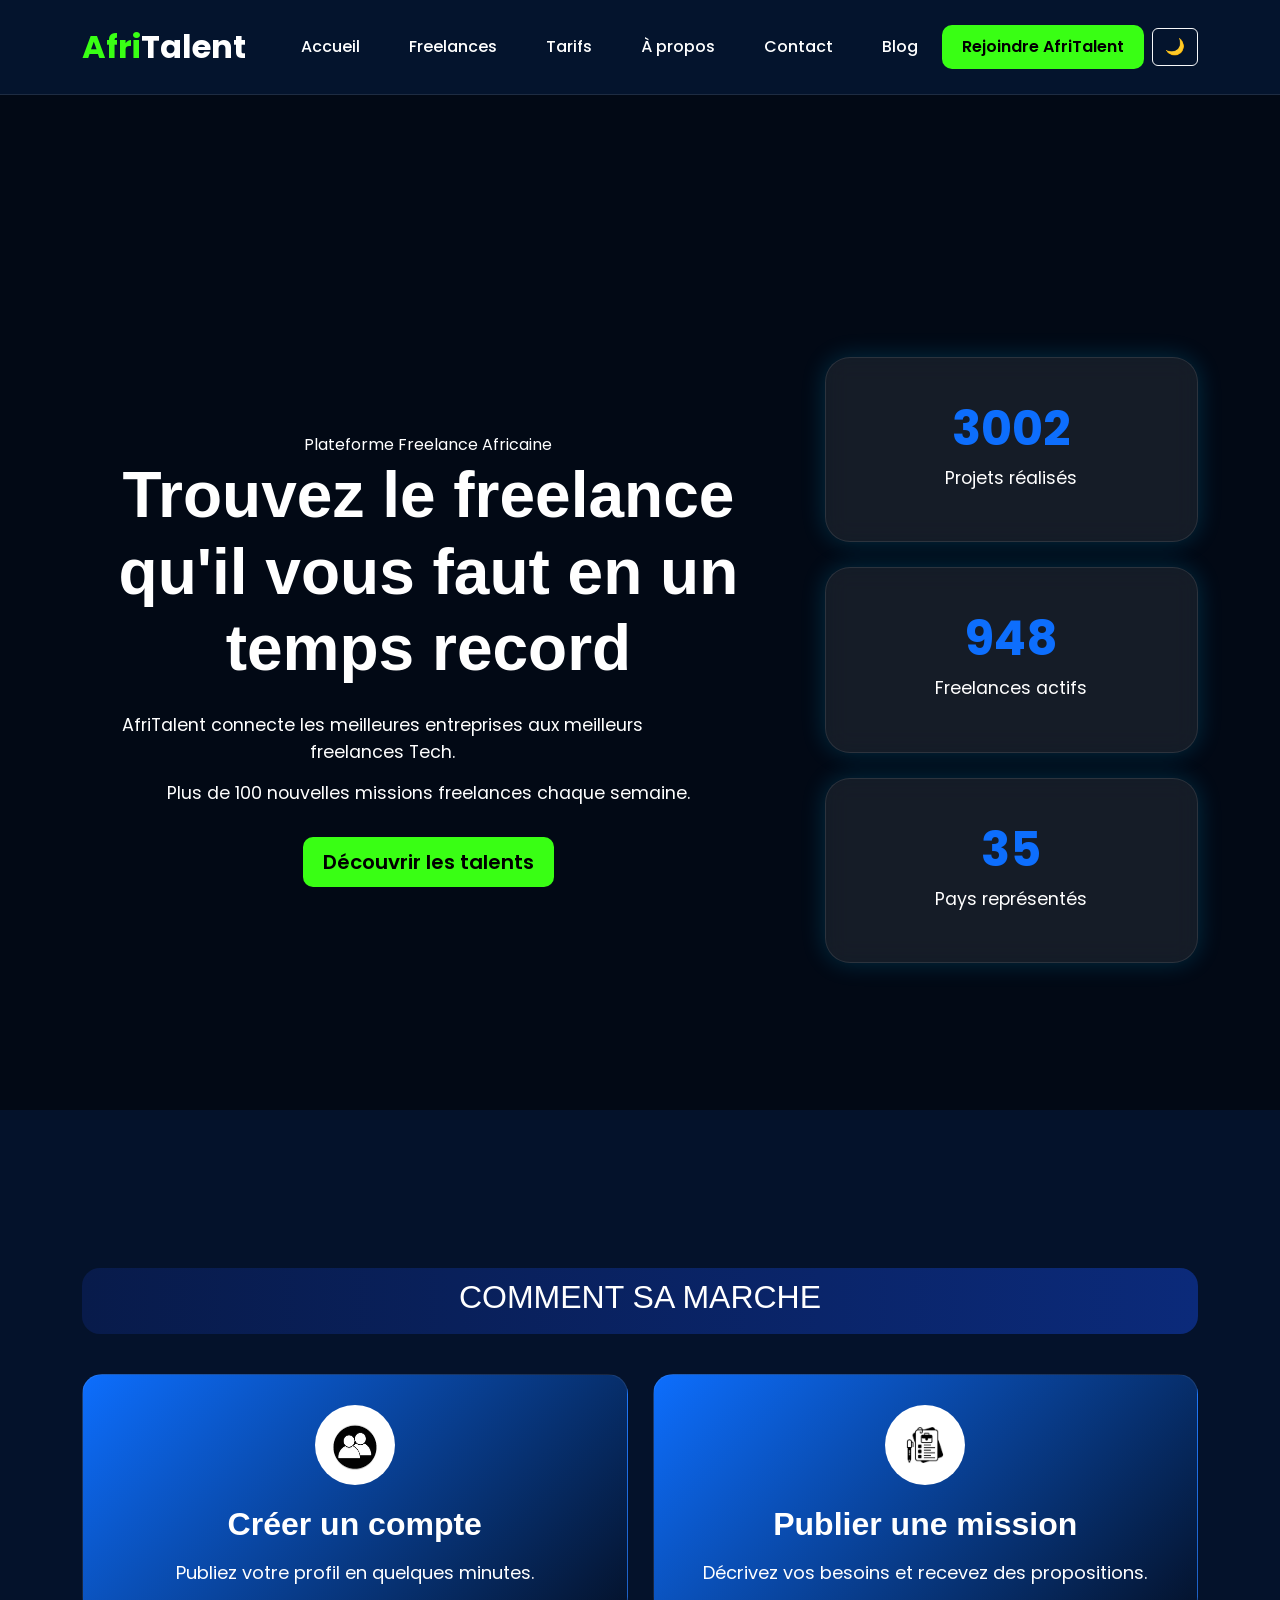
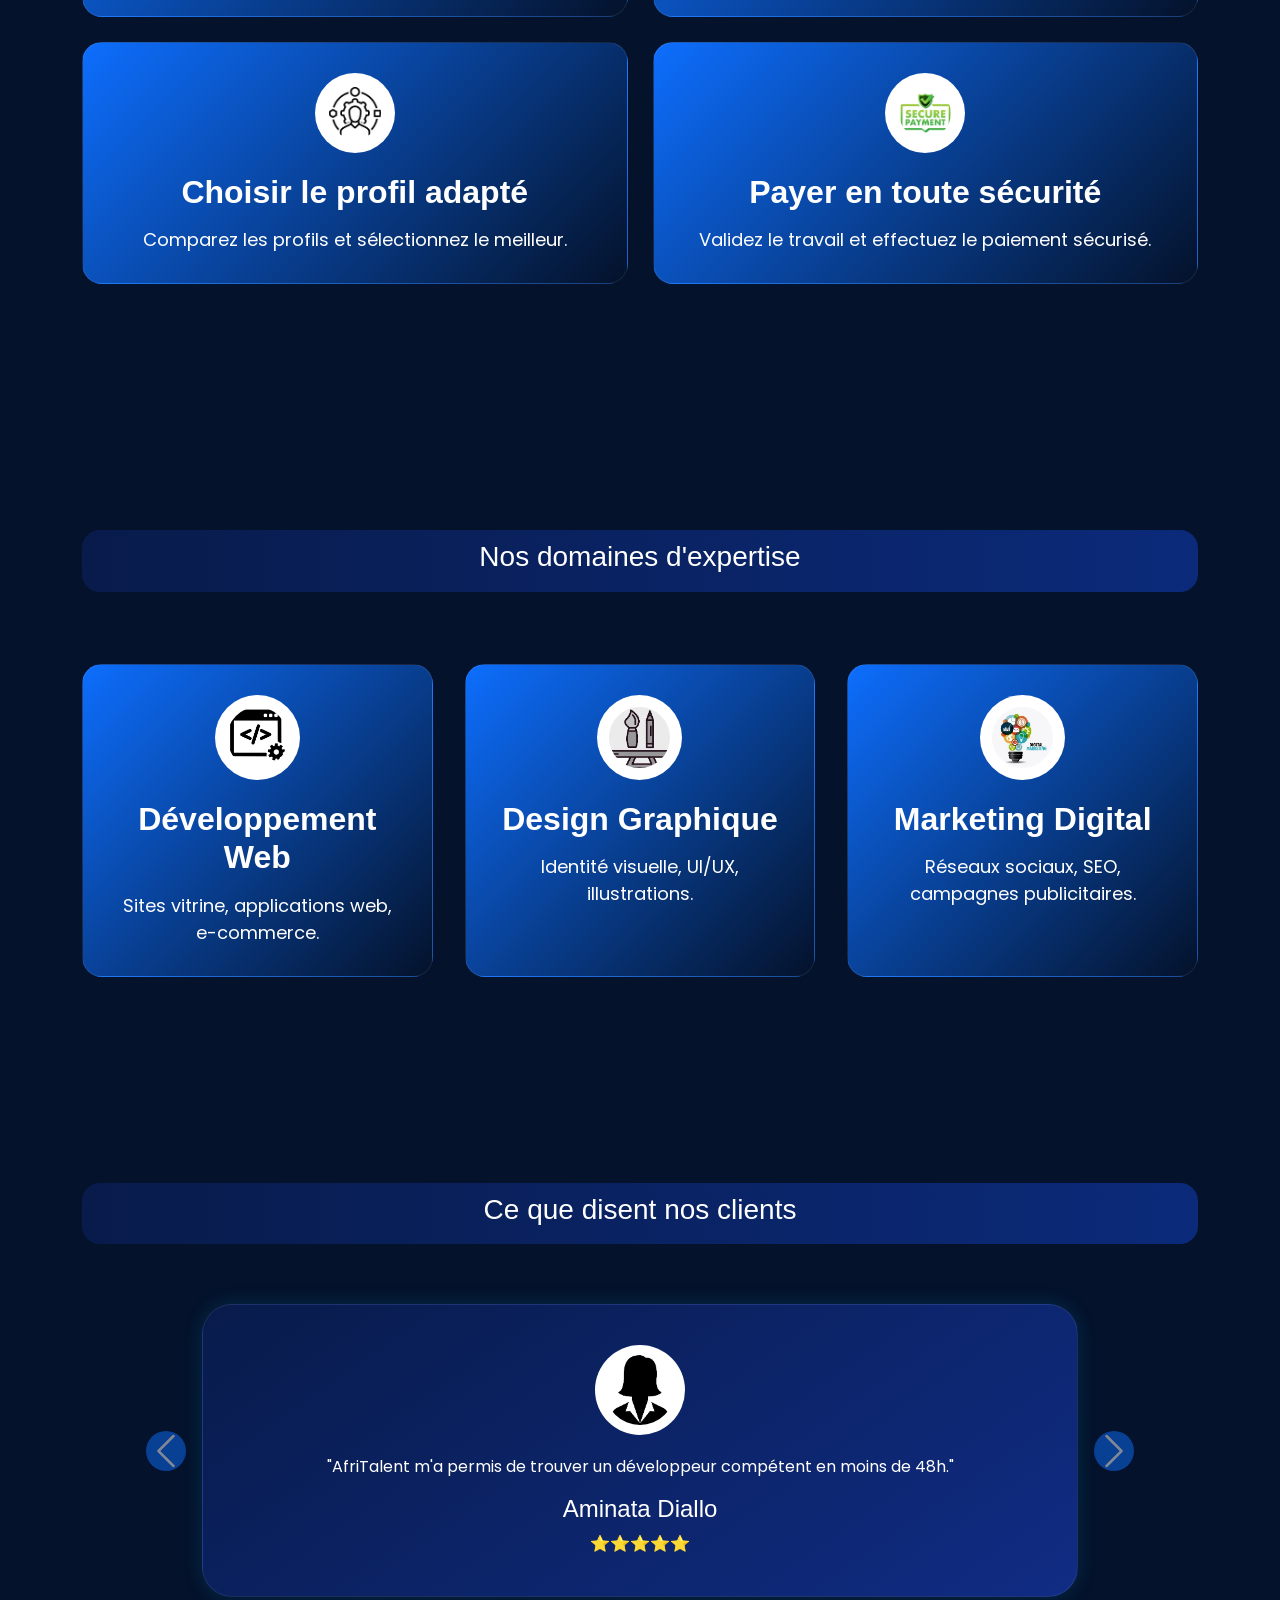
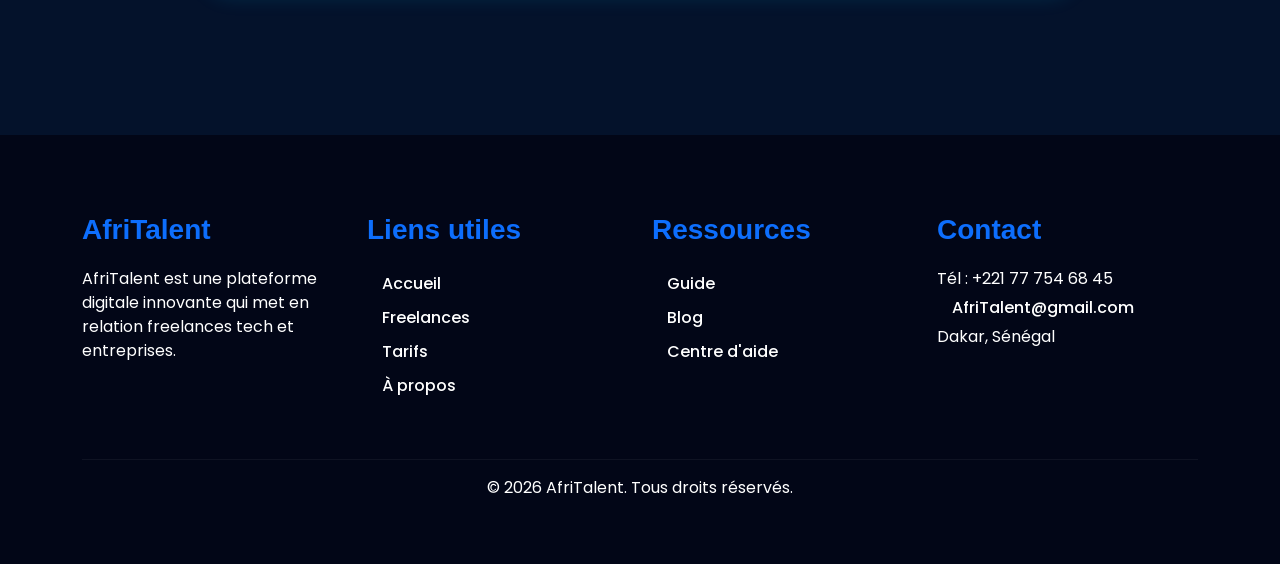
==== commit a2a35813: "Déploiement : GitHub Pages activé, README finalisé et présentation PowerPoint ajoutée" ====
--- a/index.html
+++ b/index.html
@@ -143,7 +143,7 @@
       <!-- COMMENT ÇA MARCHE -->
       <section class="container py-5">
         <nav class="navbar-section text-center">
-          <h2>Pour les entreprises</h2>
+          <h2>COMMENT SA MARCHE</h2>
         </nav>
 
         <div class="bento-grid">
--- a/css/style.css
+++ b/css/style.css
@@ -1185,7 +1185,7 @@
         #00bfff,
         #0066ff
     );
-
+ 
     border: none;
 
     color: var(--light-color);
@@ -1756,16 +1756,4 @@
 body.light-mode .hero-content p{
     color: var(--secondary-color) ;
 }
-/*FADE IN ANIMATION*/
-
-.fade-in{
-    opacity: 0;
-    transform: translateY(40px);
-    transition: all 1s ease;
-}
-
-.fade-in.show{
-    opacity: 1;
-    transform: translateY(0);
-}
-
+
